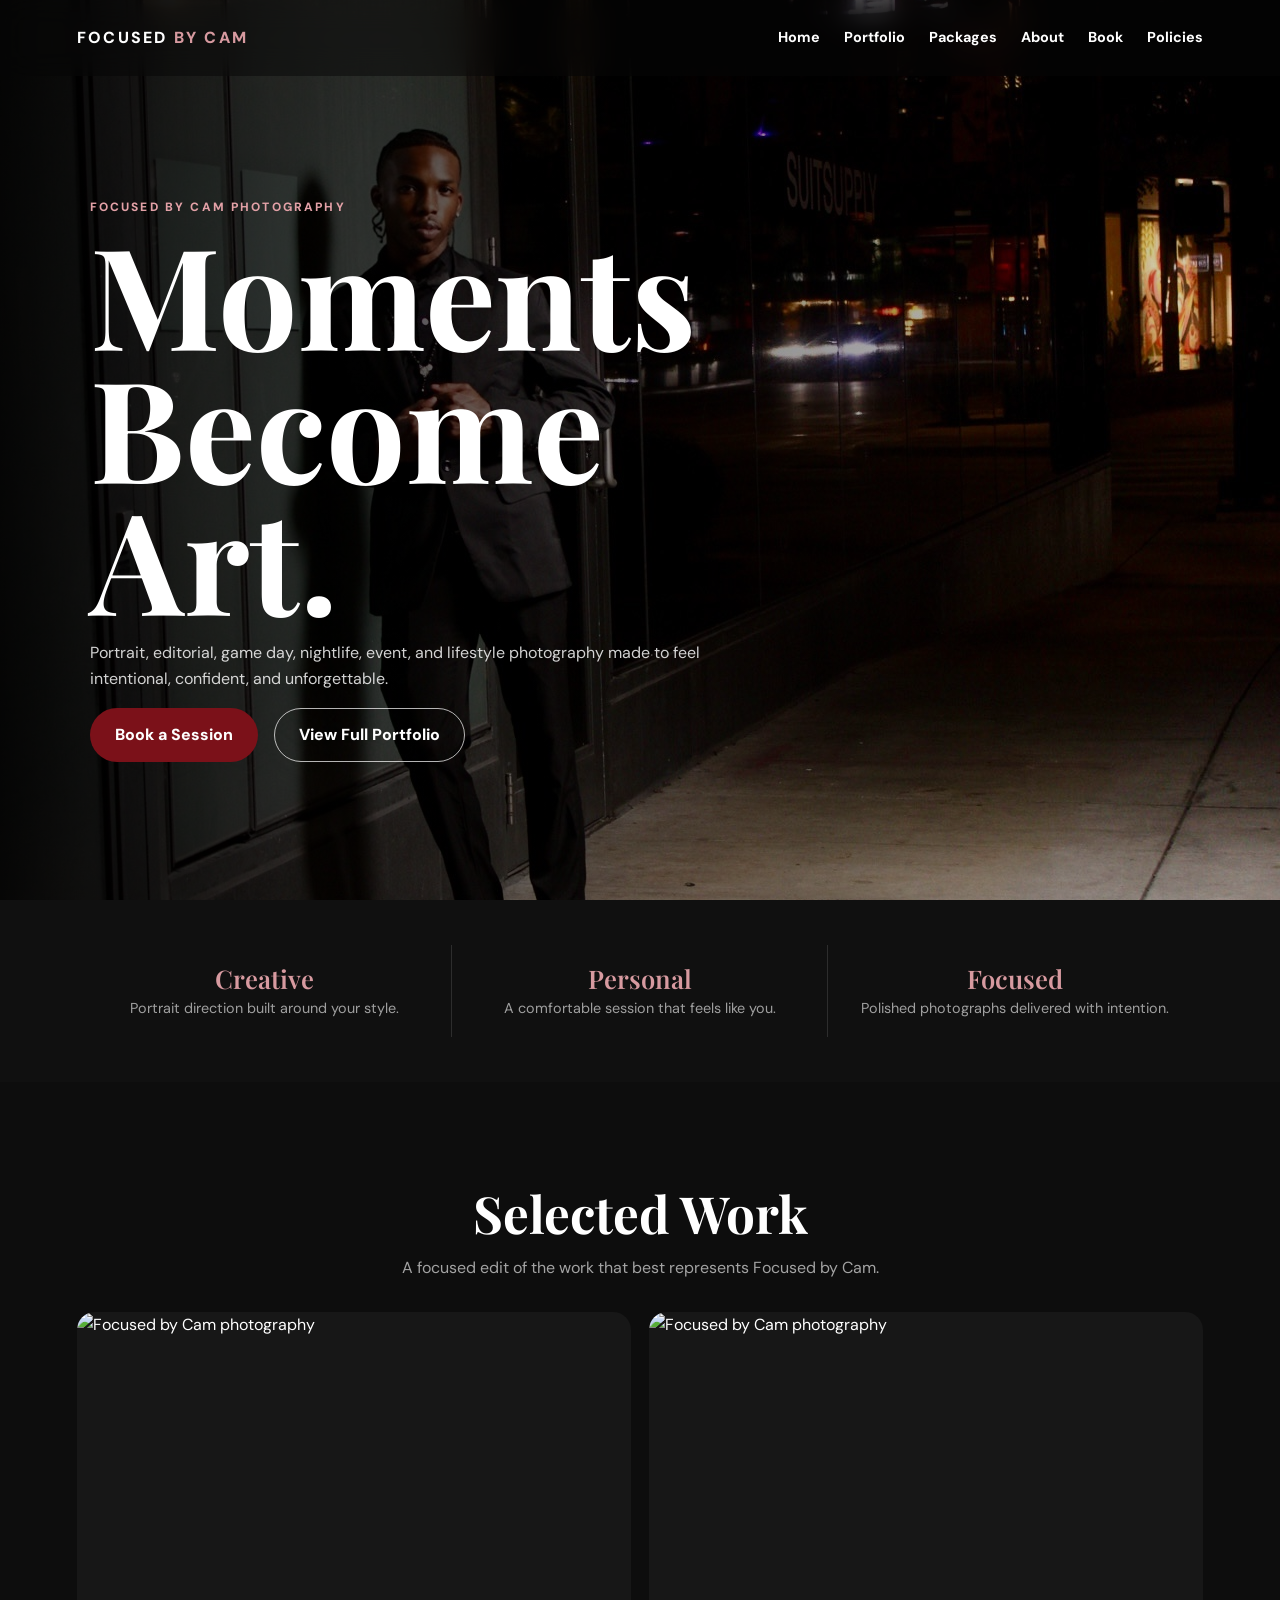
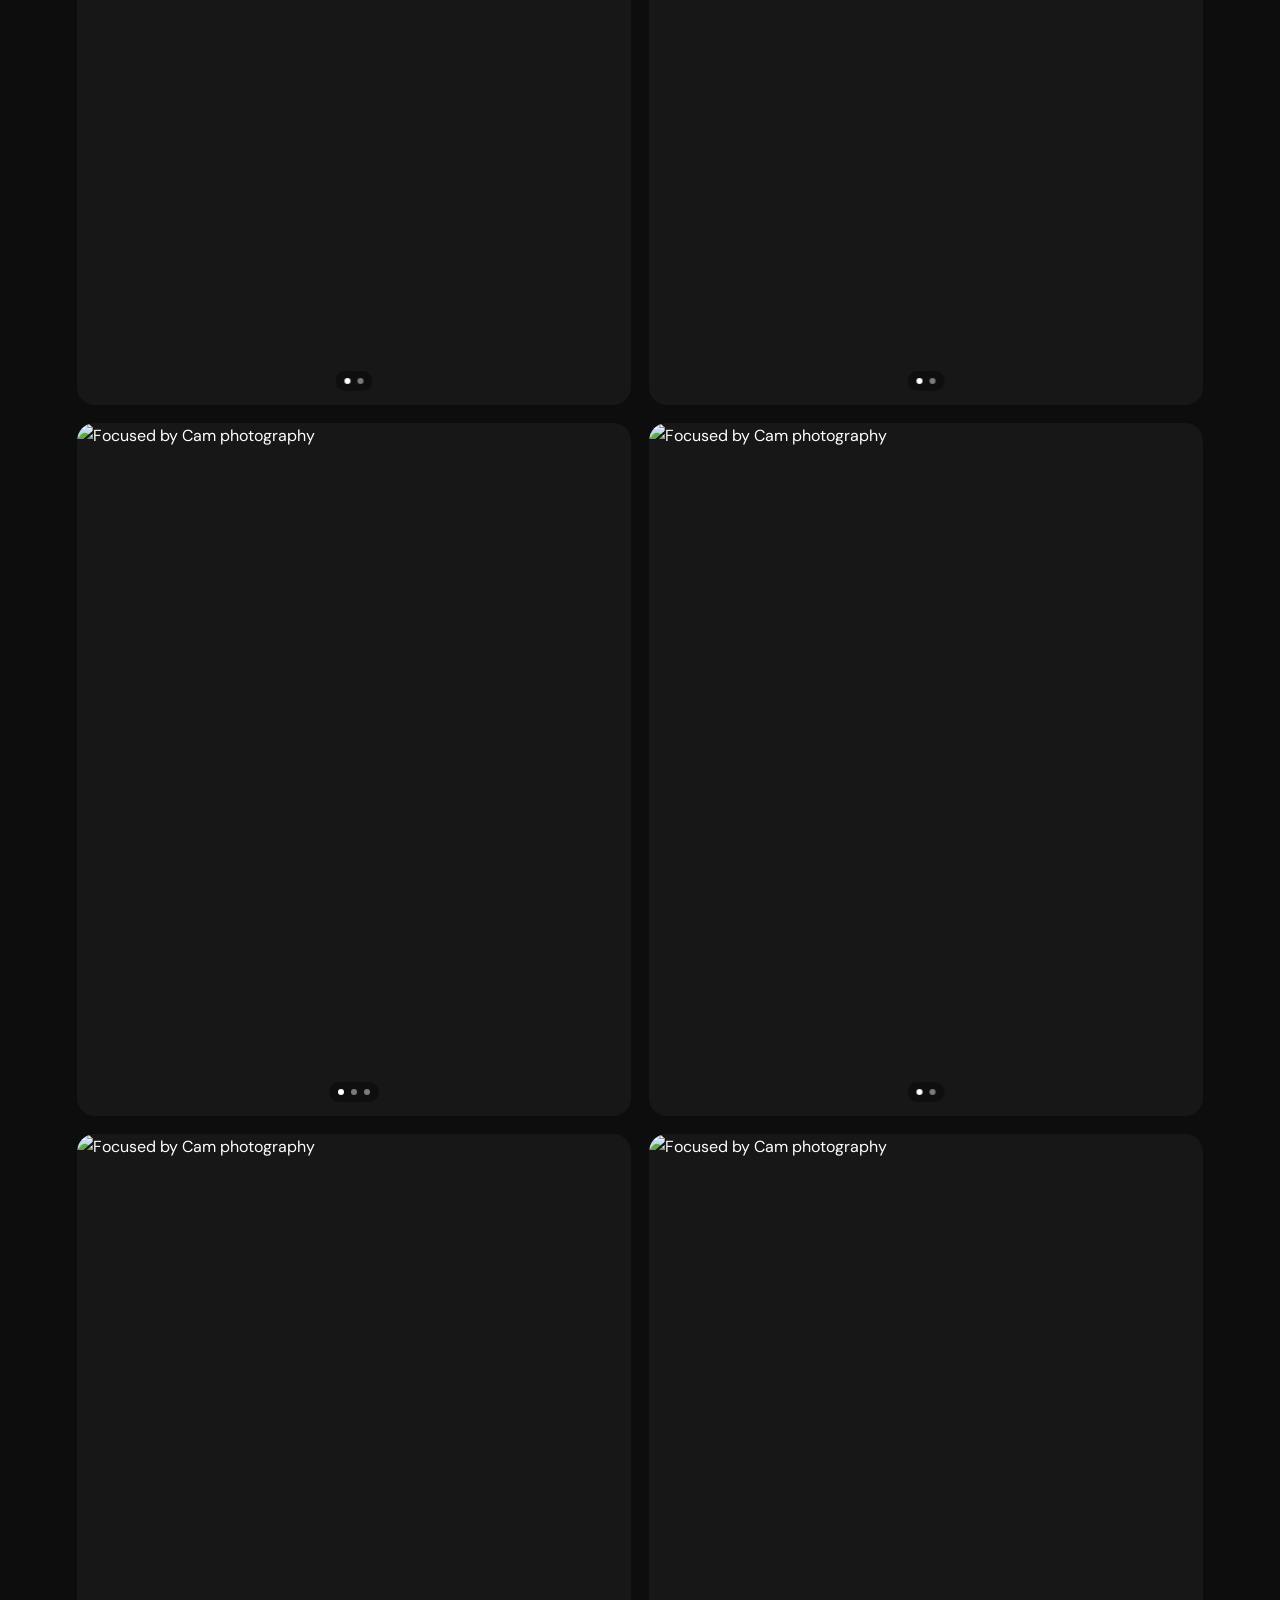
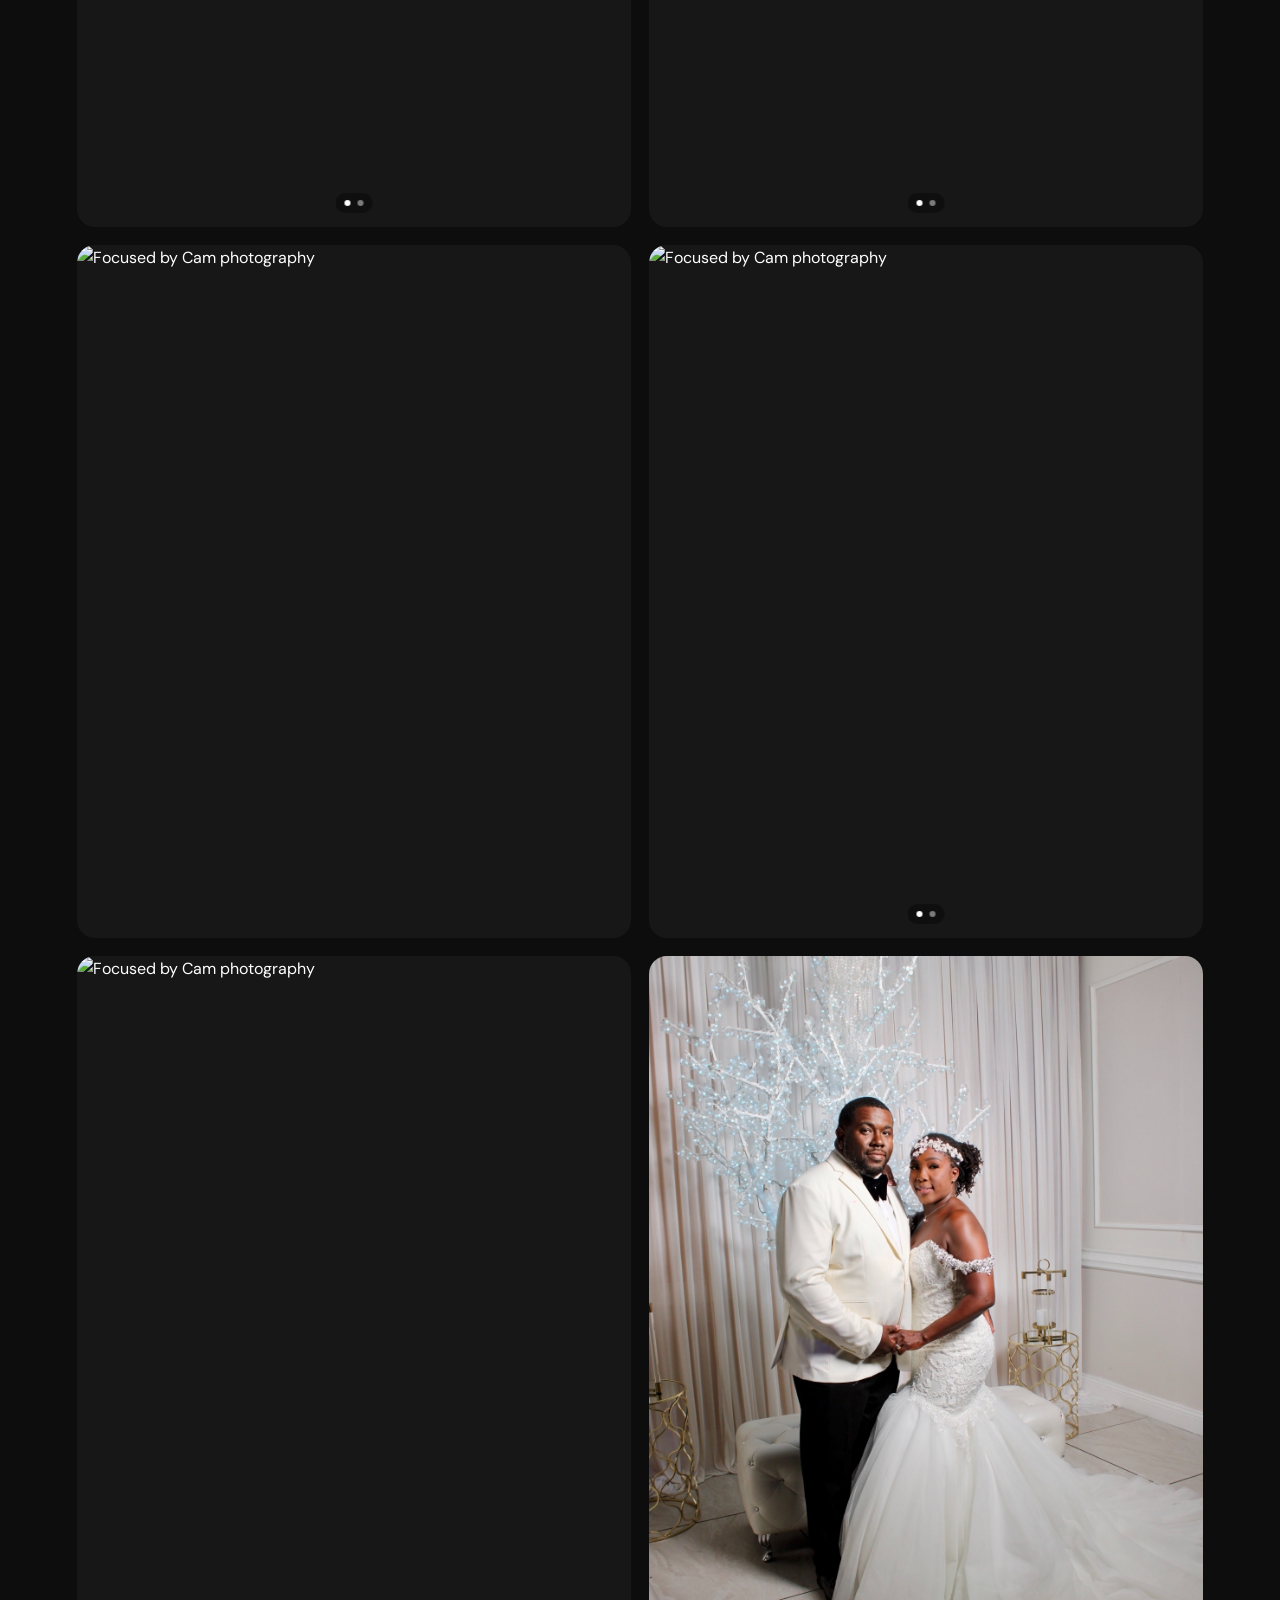
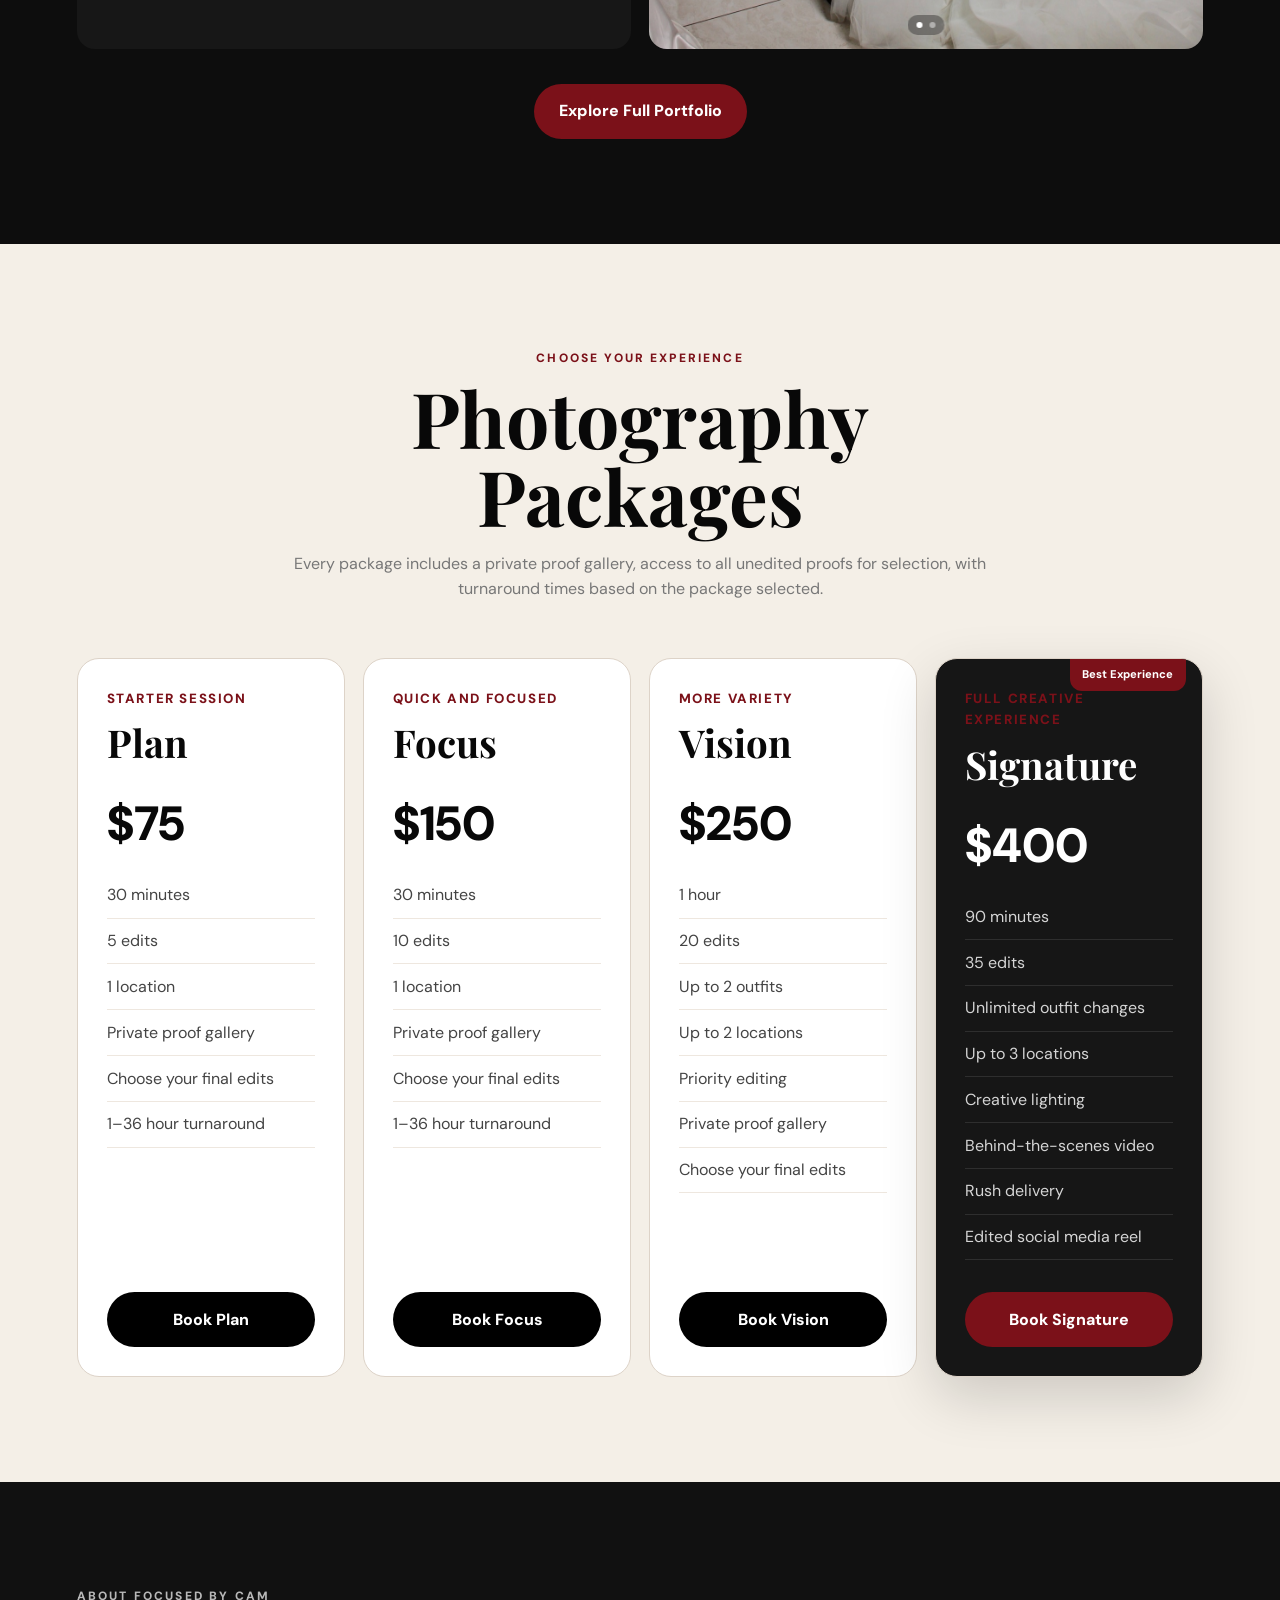
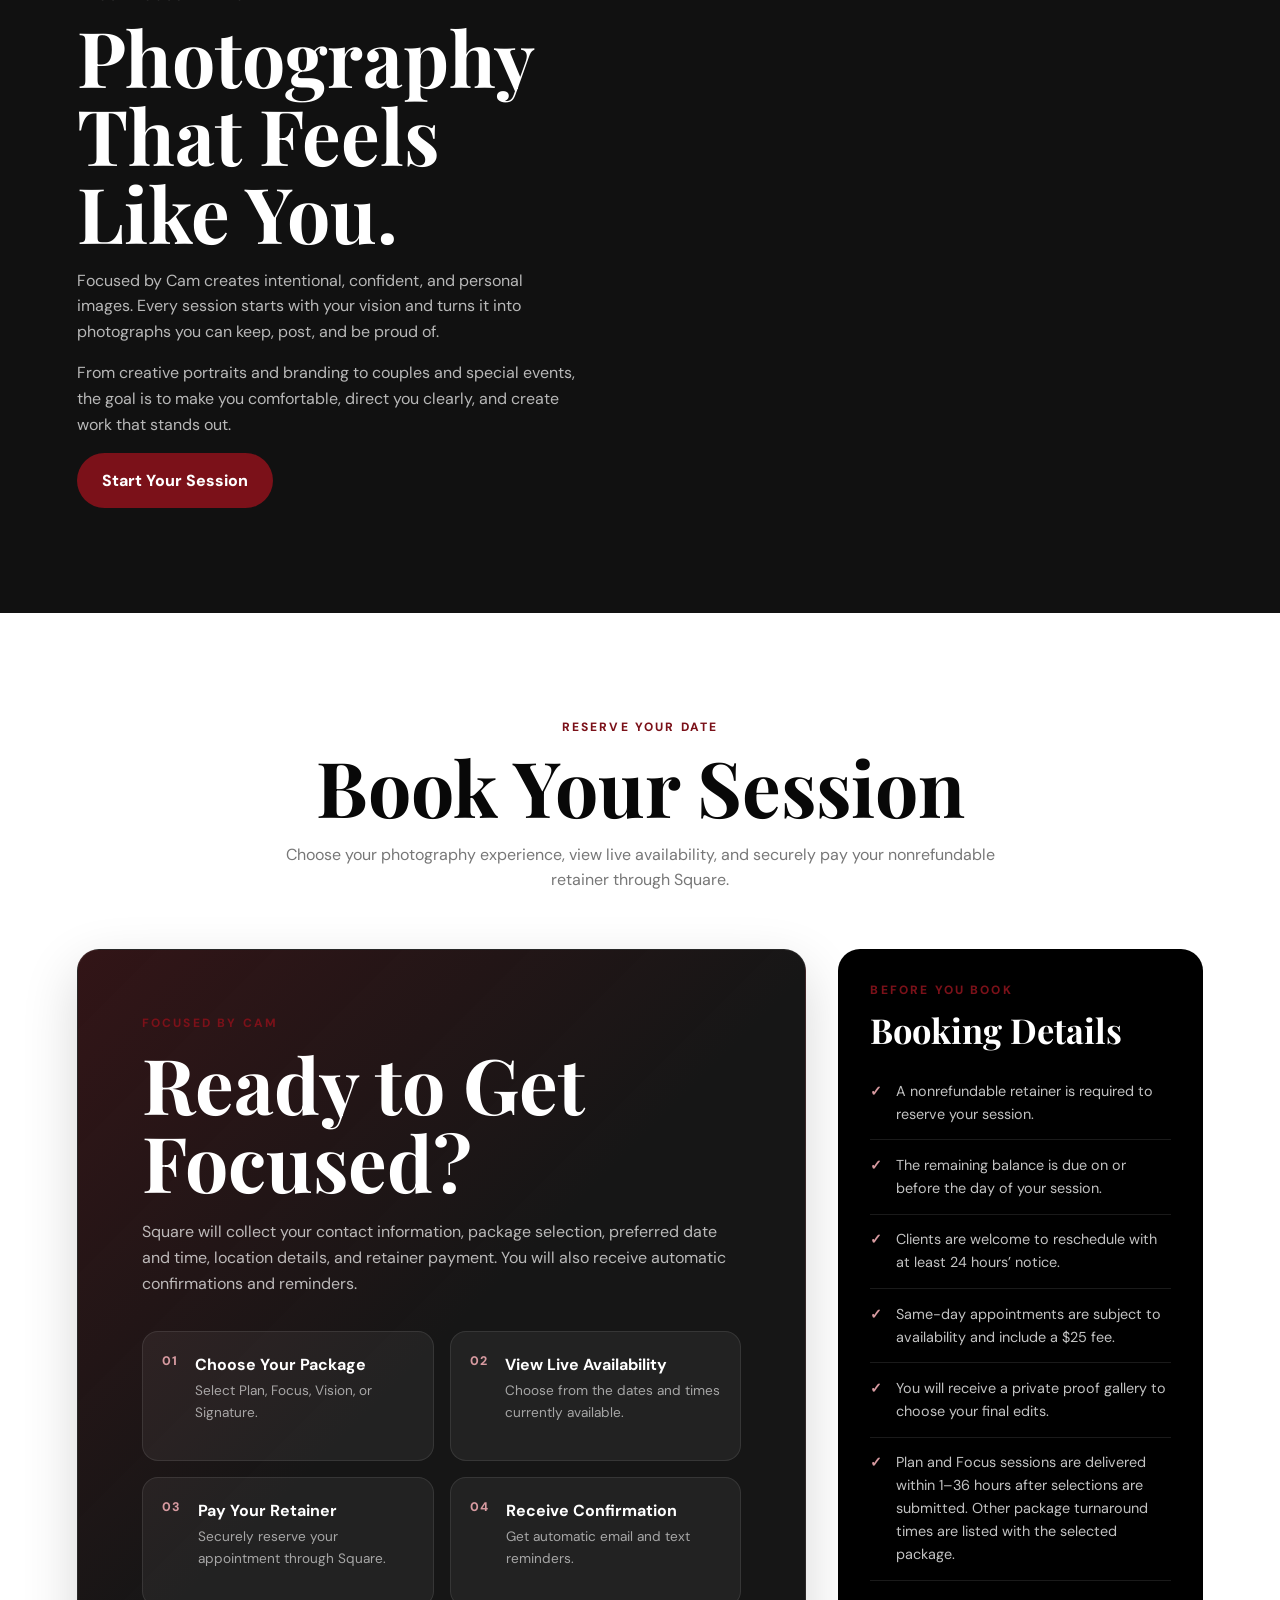
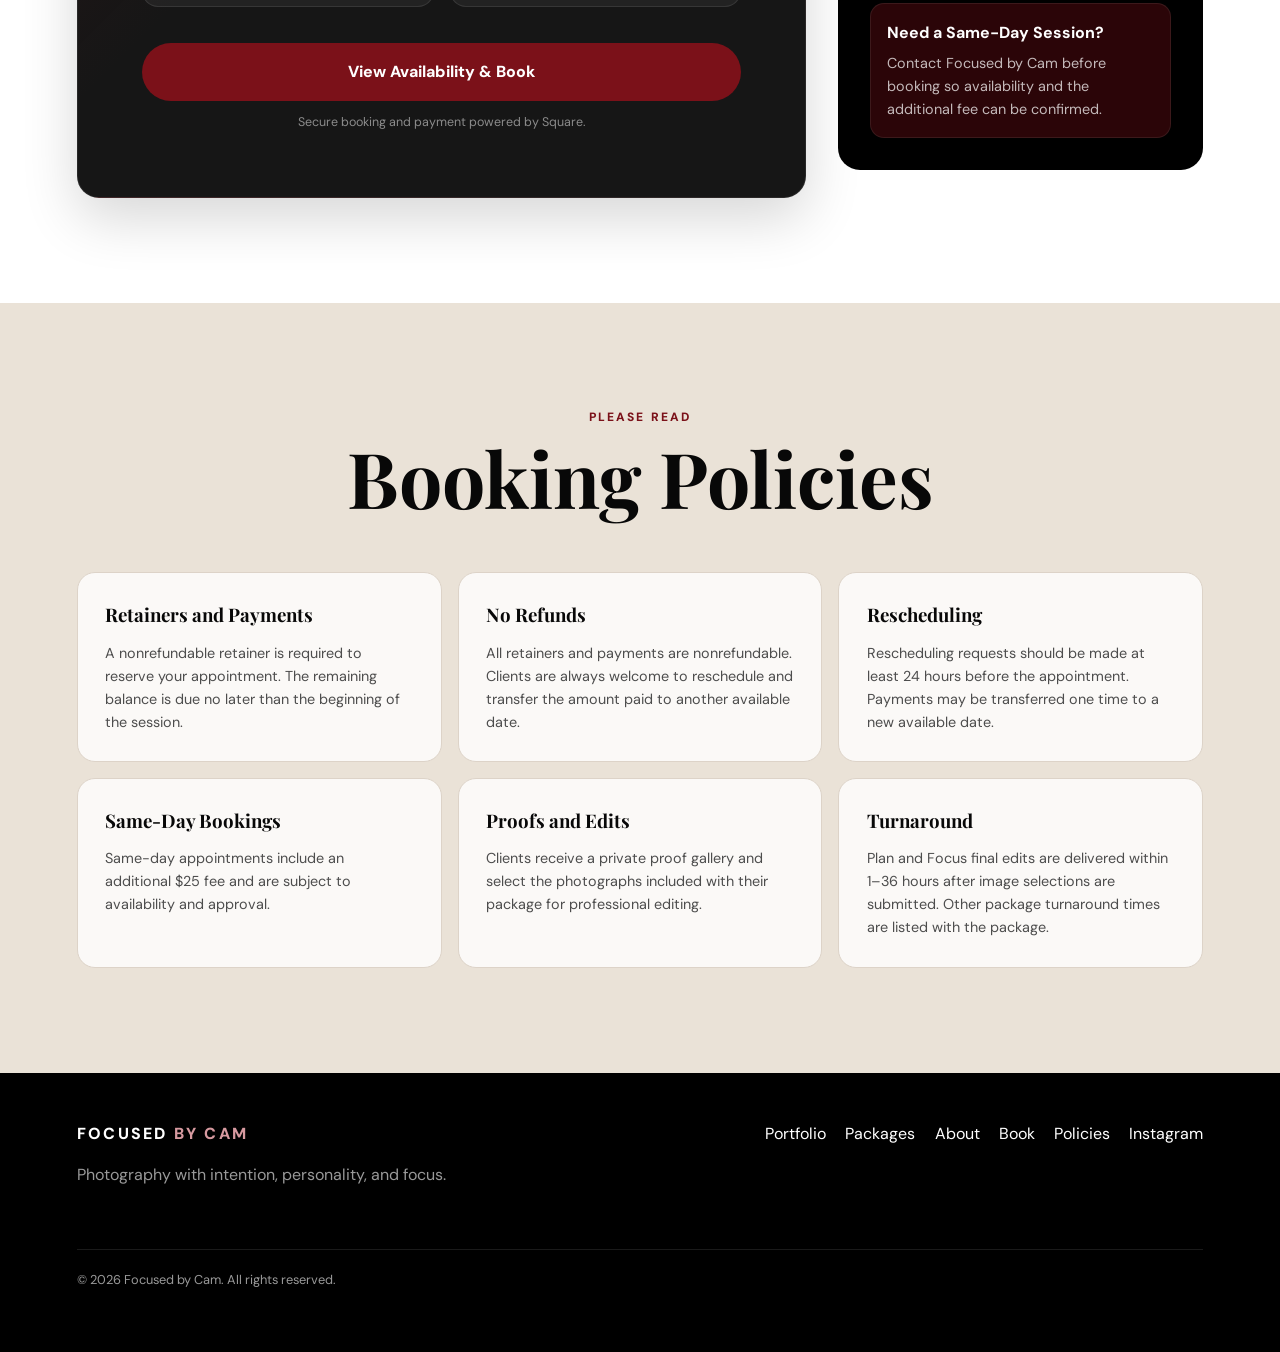
==== index.html @ 3615e3ee "Add files via upload" ====
<!DOCTYPE html>

<html lang="en">
<head>
<meta charset="utf-8"/>
<meta content="width=device-width, initial-scale=1.0" name="viewport"/>
<meta content="Focused by Cam creates portrait, editorial, game day, nightlife, event, couple, and wedding photography in Tallahassee." name="description"/>
<title>Focused by Cam | Portrait, Editorial &amp; Event Photography</title>
<link href="https://fonts.googleapis.com" rel="preconnect"/>
<link crossorigin="" href="https://fonts.gstatic.com" rel="preconnect"/>
<link href="https://fonts.googleapis.com/css2?family=DM+Sans:wght@400;500;600;700;800&amp;family=Playfair+Display:wght@600;700&amp;display=swap" rel="stylesheet"/>
<link href="style.css" rel="stylesheet"/>
</head>
<body>
<div aria-hidden="true" class="loader" id="loader">
<div>
<b>FOCUSED</b>
<span>BY CAM</span>
</div>
</div>
<header class="header" id="header">
<a class="logo" href="#home">
      FOCUSED <span>BY CAM</span>
</a>
<button aria-expanded="false" aria-label="Open navigation" class="menu" id="menuButton" type="button">
      ☰
    </button>
<nav id="navMenu">
<a href="#home">Home</a>
<a href="portfolio.html">Portfolio</a>
<a href="#packages">Packages</a>
<a href="#about">About</a>
<a href="#booking">Book</a>
<a href="#policies">Policies</a>
</nav>
</header>
<main>
<section class="hero" id="home">
<div class="hero-copy reveal">
<p class="eyebrow">
          Focused by Cam Photography
        </p>
<h1>
          Moments<br/>
          Become Art.
        </h1>
<p>Portrait, editorial, game day, nightlife, event, and lifestyle photography made to feel intentional, confident, and unforgettable.</p>
<div class="actions">
<a class="btn primary" href="#booking">
            Book a Session
          </a>
<a class="btn outline" href="portfolio.html">View Full Portfolio</a>
</div>
</div>
</section>
<section class="strip">
<div class="reveal">
<strong>Creative</strong>
<span>
          Portrait direction built around your style.
        </span>
</div>
<div class="reveal">
<strong>Personal</strong>
<span>
          A comfortable session that feels like you.
        </span>
</div>
<div class="reveal">
<strong>Focused</strong>
<span>
          Polished photographs delivered with intention.
        </span>
</div>
</section>
<section class="section dark home-showcase" id="portfolio">
<div class="heading reveal"><h2>Selected Work</h2><p>A focused edit of the work that best represents Focused by Cam.</p></div>
<div class="shoot-grid home-shoot-grid"><figure class="shoot-card reveal" data-caption="Car editorial" data-category="editorial nightlife">
<div class="shoot-frame"><img alt="Focused by Cam photography" class="shoot-slide active" loading="lazy" src="images/IMG_4480(2).jpeg"/><img alt="Focused by Cam photography" class="shoot-slide" loading="lazy" src="images/IMG_4250(1)(1).jpeg"/></div>
<div class="shoot-dots"><button aria-label="View photo 1" class="shoot-dot active" type="button"></button><button aria-label="View photo 2" class="shoot-dot" type="button"></button></div>
</figure><figure class="shoot-card reveal" data-caption="Fashion portrait" data-category="editorial portrait">
<div class="shoot-frame"><img alt="Focused by Cam photography" class="shoot-slide active" loading="lazy" src="images/8DD0E6ED-A5C0-4916-BFD2-F580A428AB6F.jpeg"/><img alt="Focused by Cam photography" class="shoot-slide" loading="lazy" src="images/IMG_3982.jpeg"/></div>
<div class="shoot-dots"><button aria-label="View photo 1" class="shoot-dot active" type="button"></button><button aria-label="View photo 2" class="shoot-dot" type="button"></button></div>
</figure><figure class="shoot-card reveal" data-caption="Library editorial" data-category="editorial portrait">
<div class="shoot-frame"><img alt="Focused by Cam photography" class="shoot-slide active" loading="lazy" src="images/IMG_3236(1).jpeg"/><img alt="Focused by Cam photography" class="shoot-slide" loading="lazy" src="images/IMG_3224.jpeg"/><img alt="Focused by Cam photography" class="shoot-slide" loading="lazy" src="images/IMG_3249.jpeg"/></div>
<div class="shoot-dots"><button aria-label="View photo 1" class="shoot-dot active" type="button"></button><button aria-label="View photo 2" class="shoot-dot" type="button"></button><button aria-label="View photo 3" class="shoot-dot" type="button"></button></div>
</figure><figure class="shoot-card reveal" data-caption="Game day" data-category="gameday portrait">
<div class="shoot-frame"><img alt="Focused by Cam photography" class="shoot-slide active" loading="lazy" src="images/IMG_4898.jpeg"/><img alt="Focused by Cam photography" class="shoot-slide" loading="lazy" src="images/IMG_4896.jpeg"/></div>
<div class="shoot-dots"><button aria-label="View photo 1" class="shoot-dot active" type="button"></button><button aria-label="View photo 2" class="shoot-dot" type="button"></button></div>
</figure><figure class="shoot-card reveal" data-caption="After dark" data-category="nightlife portrait">
<div class="shoot-frame"><img alt="Focused by Cam photography" class="shoot-slide active" loading="lazy" src="images/IMG_9962.jpeg"/><img alt="Focused by Cam photography" class="shoot-slide" loading="lazy" src="images/IMG_9960.jpeg"/></div>
<div class="shoot-dots"><button aria-label="View photo 1" class="shoot-dot active" type="button"></button><button aria-label="View photo 2" class="shoot-dot" type="button"></button></div>
</figure><figure class="shoot-card reveal" data-caption="Beauty portrait" data-category="portrait">
<div class="shoot-frame"><img alt="Focused by Cam photography" class="shoot-slide active" loading="lazy" src="images/IMG_4623.jpeg"/><img alt="Focused by Cam photography" class="shoot-slide" loading="lazy" src="images/IMG_4632.jpeg"/></div>
<div class="shoot-dots"><button aria-label="View photo 1" class="shoot-dot active" type="button"></button><button aria-label="View photo 2" class="shoot-dot" type="button"></button></div>
</figure><figure class="shoot-card reveal" data-caption="Nightlife" data-category="nightlife events">
<div class="shoot-frame"><img alt="Focused by Cam photography" class="shoot-slide active" loading="lazy" src="images/IMG_2844.jpeg"/></div>
</figure><figure class="shoot-card reveal" data-caption="Library fashion" data-category="editorial portrait">
<div class="shoot-frame"><img alt="Focused by Cam photography" class="shoot-slide active" loading="lazy" src="images/IMG_3583.jpeg"/><img alt="Focused by Cam photography" class="shoot-slide" loading="lazy" src="images/IMG_3564.jpeg"/></div>
<div class="shoot-dots"><button aria-label="View photo 1" class="shoot-dot active" type="button"></button><button aria-label="View photo 2" class="shoot-dot" type="button"></button></div>
</figure><figure class="shoot-card reveal" data-caption="Couples" data-category="couples portrait">
<div class="shoot-frame"><img alt="Focused by Cam photography" class="shoot-slide active" loading="lazy" src="images/IMG_3791.jpeg"/></div>
</figure><figure class="shoot-card reveal" data-caption="Wedding" data-category="wedding couples">
<div class="shoot-frame"><img alt="Focused by Cam photography" class="shoot-slide active" loading="lazy" src="images/wedding-portrait.jpg"/><img alt="Focused by Cam photography" class="shoot-slide" loading="lazy" src="images/wedding-kiss.jpg"/></div>
<div class="shoot-dots"><button aria-label="View photo 1" class="shoot-dot active" type="button"></button><button aria-label="View photo 2" class="shoot-dot" type="button"></button></div>
</figure></div><div class="portfolio-cta reveal"><a class="btn accent" href="portfolio.html">Explore Full Portfolio</a></div>
</section>
<section class="section" id="packages">
<div class="heading reveal">
<p class="eyebrow">
          Choose Your Experience
        </p>
<h2>
          Photography Packages
        </h2>
<p>
          Every package includes a private proof gallery,
          access to all unedited proofs for selection,
          with turnaround times based on the package selected.
        </p>
</div>
<div class="packages">
<article class="package reveal">
<div class="pkg-body">
<small>Starter Session</small>
<h3>Plan</h3>
<p class="price">$75</p>
<ul>
<li>30 minutes</li>
<li>5 edits</li>
<li>1 location</li>
<li>Private proof gallery</li>
<li>Choose your final edits</li>
<li>1–36 hour turnaround</li>
</ul>
<button class="btn darkbtn choose" data-package="Plan" type="button">
              Book Plan
            </button>
</div>
</article>
<article class="package reveal">
<div class="pkg-body">
<small>Quick and Focused</small>
<h3>Focus</h3>
<p class="price">$150</p>
<ul>
<li>30 minutes</li>
<li>10 edits</li>
<li>1 location</li>
<li>Private proof gallery</li>
<li>Choose your final edits</li>
<li>1–36 hour turnaround</li>
</ul>
<button class="btn darkbtn choose" data-package="Focus" type="button">
              Book Focus
            </button>
</div>
</article>
<article class="package reveal">
<div class="pkg-body">
<small>More Variety</small>
<h3>Vision</h3>
<p class="price">$250</p>
<ul>
<li>1 hour</li>
<li>20 edits</li>
<li>Up to 2 outfits</li>
<li>Up to 2 locations</li>
<li>Priority editing</li>
<li>Private proof gallery</li>
<li>Choose your final edits</li>
</ul>
<button class="btn darkbtn choose" data-package="Vision" type="button">
              Book Vision
            </button>
</div>
</article>
<article class="package featured reveal">
<div class="badge">
            Best Experience
          </div>
<div class="pkg-body">
<small>
              Full Creative Experience
            </small>
<h3>Signature</h3>
<p class="price">$400</p>
<ul>
<li>90 minutes</li>
<li>35 edits</li>
<li>Unlimited outfit changes</li>
<li>Up to 3 locations</li>
<li>Creative lighting</li>
<li>Behind-the-scenes video</li>
<li>Rush delivery</li>
<li>Edited social media reel</li>
</ul>
<button class="btn accent choose" data-package="Signature" type="button">
              Book Signature
            </button>
</div>
</article>
</div>
</section>
<section class="section about" id="about">
<div class="about-text reveal">
<p class="eyebrow">
          About Focused by Cam
        </p>
<h2>
          Photography That Feels Like You.
        </h2>
<p>
          Focused by Cam creates intentional, confident,
          and personal images. Every session starts with
          your vision and turns it into photographs you
          can keep, post, and be proud of.
        </p>
<p>
          From creative portraits and branding to couples
          and special events, the goal is to make you
          comfortable, direct you clearly, and create
          work that stands out.
        </p>
<a class="btn primary" href="#booking">
          Start Your Session
        </a>
</div>
</section>
<section class="section booking-section" id="booking">
<div class="heading reveal">
<p class="eyebrow">
          Reserve Your Date
        </p>
<h2>
          Book Your Session
        </h2>
<p>
          Choose your photography experience, view live
          availability, and securely pay your nonrefundable
          retainer through Square.
        </p>
</div>
<div class="square-booking-layout">
<div class="square-booking-card reveal">
<p class="eyebrow">
            Focused by Cam
          </p>
<h3>
            Ready to Get Focused?
          </h3>
<p class="square-booking-text">
            Square will collect your contact information,
            package selection, preferred date and time,
            location details, and retainer payment.
            You will also receive automatic confirmations
            and reminders.
          </p>
<div class="booking-benefits">
<div class="booking-benefit">
<span>01</span>
<div>
<strong>
                  Choose Your Package
                </strong>
<p>
                  Select Plan, Focus, Vision, or Signature.
                </p>
</div>
</div>
<div class="booking-benefit">
<span>02</span>
<div>
<strong>
                  View Live Availability
                </strong>
<p>
                  Choose from the dates and times currently available.
                </p>
</div>
</div>
<div class="booking-benefit">
<span>03</span>
<div>
<strong>
                  Pay Your Retainer
                </strong>
<p>
                  Securely reserve your appointment through Square.
                </p>
</div>
</div>
<div class="booking-benefit">
<span>04</span>
<div>
<strong>
                  Receive Confirmation
                </strong>
<p>
                  Get automatic email and text reminders.
                </p>
</div>
</div>
</div>
<a class="btn primary square-booking-button" href="https://book.squareup.com/appointments/8svbsbzt2lox14/location/LZG7V12MR849J/services" rel="noopener noreferrer" target="_blank">
            View Availability &amp; Book
          </a>
<p class="secure-booking-note">
            Secure booking and payment powered by Square.
          </p>
</div>
<aside class="booking-sidebar reveal">
<p class="eyebrow">
            Before You Book
          </p>
<h3>
            Booking Details
          </h3>
<ul class="booking-detail-list">
<li>
              A nonrefundable retainer is required
              to reserve your session.
            </li>
<li>
              The remaining balance is due on or
              before the day of your session.
            </li>
<li>
              Clients are welcome to reschedule
              with at least 24 hours’ notice.
            </li>
<li>
              Same-day appointments are subject
              to availability and include a $25 fee.
            </li>
<li>
              You will receive a private proof gallery
              to choose your final edits.
            </li>
<li>
              Plan and Focus sessions are delivered within 1–36 hours
              after selections are submitted. Other package turnaround times
              are listed with the selected package.
            </li>
</ul>
<div class="same-day-notice">
<strong>
              Need a Same-Day Session?
            </strong>
<p>
              Contact Focused by Cam before booking
              so availability and the additional fee
              can be confirmed.
            </p>
</div>
</aside>
</div>
</section>
<section class="section policies" id="policies">
<div class="heading reveal">
<p class="eyebrow">
          Please Read
        </p>
<h2>
          Booking Policies
        </h2>
</div>
<div class="policy-grid">
<article class="reveal">
<h3>
            Retainers and Payments
          </h3>
<p>
            A nonrefundable retainer is required to
            reserve your appointment. The remaining
            balance is due no later than the beginning
            of the session.
          </p>
</article>
<article class="reveal">
<h3>
            No Refunds
          </h3>
<p>
            All retainers and payments are nonrefundable.
            Clients are always welcome to reschedule and
            transfer the amount paid to another available date.
          </p>
</article>
<article class="reveal">
<h3>
            Rescheduling
          </h3>
<p>
            Rescheduling requests should be made at least
            24 hours before the appointment. Payments may
            be transferred one time to a new available date.
          </p>
</article>
<article class="reveal">
<h3>
            Same-Day Bookings
          </h3>
<p>
            Same-day appointments include an additional
            $25 fee and are subject to availability and approval.
          </p>
</article>
<article class="reveal">
<h3>
            Proofs and Edits
          </h3>
<p>
            Clients receive a private proof gallery and
            select the photographs included with their
            package for professional editing.
          </p>
</article>
<article class="reveal">
<h3>
            Turnaround
          </h3>
<p>
            Plan and Focus final edits are delivered within
            1–36 hours after image selections are submitted.
            Other package turnaround times are listed with the package.
          </p>
</article>
</div>
</section>
</main>
<footer>
<div>
<a class="logo" href="#home">
        FOCUSED <span>BY CAM</span>
</a>
<p>
        Photography with intention,
        personality, and focus.
      </p>
</div>
<div class="footer-links">
<a href="portfolio.html">Portfolio</a>
<a href="index.html#packages">Packages</a>
<a href="index.html#about">About</a>
<a href="index.html#booking">Book</a>
<a href="index.html#policies">Policies</a>
<a href="https://www.instagram.com/focusedbycam/" rel="noopener" target="_blank">
        Instagram
      </a>
</div>
<p class="copy">
      © <span id="currentYear"></span>
      Focused by Cam. All rights reserved.
    </p>
</footer>
<div aria-hidden="true" class="lightbox" id="lightbox">
<button aria-label="Close image" id="lightboxClose" type="button">
      ×
    </button>
<button aria-label="Previous image" class="prev" id="lightboxPrev" type="button">
      ‹
    </button>
<img alt="" id="lightboxImage" src=""/>
<button aria-label="Next image" class="next" id="lightboxNext" type="button">
      ›
    </button>
<p id="lightboxCaption"></p>
</div>
<script src="script.js"></script>
</body>
</html>
---- style.css ----
:root{
  --black:#080808;
  --charcoal:#161616;
  --cream:#f4efe7;
  --white:#fff;
  --burgundy:#7b1119;
  --burgundy-dark:#500a0f;
  --muted:#777;
  --border:#ddd3c8;
  --shadow:0 20px 55px rgba(0,0,0,.16)
}

*{box-sizing:border-box}
html{scroll-behavior:smooth}

body{
  margin:0;
  background:var(--cream);
  color:var(--black);
  font-family:"DM Sans",sans-serif;
  line-height:1.6
}

body.menu-open,
body.lightbox-open{overflow:hidden}

a{text-decoration:none;color:inherit}
img{display:block;width:100%}

button,
input,
select,
textarea{font:inherit}

button{cursor:pointer}

/* LOADER */
.loader{
  position:fixed;
  inset:0;
  z-index:5000;
  display:grid;
  place-items:center;
  background:#080808;
  color:#fff;
  transition:.5s
}

.loader.hidden{
  opacity:0;
  visibility:hidden
}

.loader div{
  text-align:center;
  letter-spacing:.25em
}

.loader b{
  display:block;
  font:700 clamp(2.7rem,8vw,6rem)/1 "Playfair Display",serif
}

.loader span{
  color:#d79aa0;
  font-size:.75rem
}

/* HEADER */
.header{
  position:fixed;
  inset:0 0 auto;
  z-index:1000;
  min-height:76px;
  padding:0 6%;
  display:flex;
  align-items:center;
  justify-content:space-between;
  color:#fff;
  background:rgba(8,8,8,.48);
  backdrop-filter:blur(15px);
  transition:.3s
}

.header.scrolled{
  background:rgba(8,8,8,.95);
  box-shadow:0 10px 30px rgba(0,0,0,.2)
}

.logo{
  font-weight:800;
  letter-spacing:.14em
}

.logo span{color:#d79aa0}

nav{
  display:flex;
  gap:1.5rem
}

nav a{
  font-size:.9rem;
  font-weight:700
}

.menu{
  display:none;
  background:none;
  border:0;
  color:#fff;
  font-size:1.7rem
}

/* HERO */
.hero{
  min-height:100vh;
  padding:150px 7% 90px;
  display:flex;
  align-items:center;
  color:#fff;
  background:
    linear-gradient(
      90deg,
      rgba(0,0,0,.95),
      rgba(0,0,0,.48),
      rgba(0,0,0,.12)
    ),
    url("images/hero-black-suit.jpg") 42% center/cover no-repeat
}

.hero-copy{max-width:780px}

.eyebrow{
  margin:0 0 .65rem;
  color:var(--burgundy);
  font-size:.75rem;
  font-weight:800;
  letter-spacing:.18em;
  text-transform:uppercase
}

.hero .eyebrow{color:#e3a1a7}

h1,h2,h3{
  font-family:"Playfair Display",serif
}

h1{
  margin:0;
  font-size:clamp(4rem,11vw,9rem);
  line-height:.94
}

.hero-copy>p:not(.eyebrow){
  max-width:620px;
  color:rgba(255,255,255,.82)
}

.actions{
  display:flex;
  gap:1rem;
  flex-wrap:wrap
}

.btn{
  min-height:50px;
  padding:.85rem 1.5rem;
  border-radius:999px;
  border:1px solid transparent;
  display:inline-flex;
  align-items:center;
  justify-content:center;
  font-weight:800;
  transition:.2s
}

.btn:hover{transform:translateY(-2px)}
.primary,.accent{background:var(--burgundy);color:#fff}
.outline{border-color:rgba(255,255,255,.7);color:#fff}
.outline:hover{background:#fff;color:#000}
.darkbtn{background:#000;color:#fff;width:100%}

/* GENERAL */
.section{padding:105px 6%}

.heading{
  max-width:760px;
  margin:0 auto 3.5rem;
  text-align:center
}

.heading h2{
  margin:0 0 1rem;
  font-size:clamp(2.7rem,6vw,5rem);
  line-height:1
}

.heading>p:last-child{color:var(--muted)}

/* STRIP */
.strip{
  padding:45px 6%;
  display:grid;
  grid-template-columns:repeat(3,1fr);
  background:#101010;
  color:#fff;
  text-align:center
}

.strip div{
  padding:1rem;
  border-right:1px solid rgba(255,255,255,.12)
}

.strip div:last-child{border:0}

.strip strong{
  display:block;
  color:#d79aa0;
  font:600 1.6rem "Playfair Display"
}

.strip span{
  color:rgba(255,255,255,.6);
  font-size:.9rem
}

/* PORTFOLIO */
.dark{
  background:#0d0d0d;
  color:#fff
}

.dark .heading>p:last-child{
  color:rgba(255,255,255,.62)
}

.filters{
  display:flex;
  justify-content:center;
  gap:.7rem;
  flex-wrap:wrap;
  margin-bottom:2rem
}

.filter{
  padding:.65rem 1rem;
  border:1px solid rgba(255,255,255,.2);
  border-radius:999px;
  background:transparent;
  color:rgba(255,255,255,.72);
  font-weight:700
}

.filter.active,
.filter:hover{
  background:var(--burgundy);
  color:#fff;
  border-color:var(--burgundy)
}

.gallery{
  max-width:1300px;
  margin:auto;
  display:grid;
  grid-template-columns:repeat(3,1fr);
  gap:1rem
}

.gallery-item{
  position:relative;
  height:520px;
  margin:0;
  overflow:hidden;
  border-radius:18px;
  background:#222;
  cursor:pointer
}

.gallery-item.hidden{display:none}

.gallery-item img{
  height:100%;
  object-fit:cover;
  transition:.5s
}

.gallery-item:hover img{
  transform:scale(1.045);
  filter:brightness(.72)
}

figcaption{
  position:absolute;
  inset:auto 0 0;
  padding:3rem 1.2rem 1.2rem;
  background:linear-gradient(to top,rgba(0,0,0,.85),transparent);
  opacity:0;
  transition:.25s
}

figure:hover figcaption{opacity:1}

figcaption b{
  display:block;
  font:600 1.35rem "Playfair Display"
}

figcaption span{
  color:rgba(255,255,255,.7);
  font-size:.82rem
}

/* PACKAGES */
.packages{
  max-width:1400px;
  margin:auto;
  display:grid;
  grid-template-columns:repeat(4,1fr);
  gap:1.1rem
}

.package{
  position:relative;
  overflow:hidden;
  display:flex;
  flex-direction:column;
  background:#fff;
  border:1px solid var(--border);
  border-radius:22px
}

.package.featured{
  background:var(--charcoal);
  color:#fff;
  transform:translateY(-14px);
  box-shadow:var(--shadow)
}
.package{
  min-height:620px;
}

.pkg-body{
  padding:2.2rem;
}
.pkg-body{
  padding:1.8rem;
  display:flex;
  flex:1;
  flex-direction:column
}

.pkg-body small{
  color:var(--burgundy);
  font-weight:800;
  letter-spacing:.12em;
  text-transform:uppercase
}

.pkg-body h3{
  margin:.2rem 0;
  font-size:2.4rem
}

.price{
  font-size:3rem;
  font-weight:800;
  margin:.6rem 0
}

.pkg-body ul{
  list-style:none;
  padding:0;
  margin:0 0 2rem;
  flex:1
}

.pkg-body li{
  padding:.6rem 0;
  border-bottom:1px solid #eee7df;
  color:#444
}

.featured li{
  color:rgba(255,255,255,.82);
  border-color:rgba(255,255,255,.1)
}

.badge{
  position:absolute;
  z-index:2;
  right:1rem;
  top:0;
  background:var(--burgundy);
  padding:.45rem .8rem;
  border-radius:0 0 12px 12px;
  font-size:.7rem;
  font-weight:800
}

/* ABOUT */
.about{
  display:grid;
  grid-template-columns:.9fr 1fr;
  gap:4rem;
  align-items:center;
  background:#111;
  color:#fff
}

.about img{
  height:680px;
  object-fit:cover;
  border-radius:22px
}

.about h2{
  font-size:clamp(2.8rem,6vw,5rem);
  line-height:1;
  margin:0 0 1rem
}

.about p{color:rgba(255,255,255,.7)}

/* NEW SQUARE BOOKING SECTION */
.booking,
.booking-section{
  background:#fff
}

.square-booking-layout{
  max-width:1180px;
  margin:0 auto;
  display:grid;
  grid-template-columns:minmax(0,1.5fr) minmax(300px,.75fr);
  gap:2rem;
  align-items:stretch
}

.square-booking-card{
  padding:clamp(2rem,5vw,4rem);
  color:var(--white);
  background:
    linear-gradient(
      135deg,
      rgba(123,17,25,.28),
      transparent 48%
    ),
    var(--charcoal);
  border:1px solid rgba(255,255,255,.08);
  border-radius:22px;
  box-shadow:var(--shadow)
}

.square-booking-card h3{
  max-width:680px;
  margin:0 0 1.2rem;
  font-size:clamp(2.7rem,6vw,5rem);
  line-height:1
}

.square-booking-text{
  max-width:720px;
  margin:0 0 2.2rem;
  color:rgba(255,255,255,.7);
  font-size:1rem
}

.booking-benefits{
  margin-bottom:2.2rem;
  display:grid;
  grid-template-columns:repeat(2,minmax(0,1fr));
  gap:1rem
}

.booking-benefit{
  min-height:130px;
  padding:1.2rem;
  display:flex;
  gap:1rem;
  background:rgba(255,255,255,.055);
  border:1px solid rgba(255,255,255,.09);
  border-radius:16px
}

.booking-benefit>span{
  flex-shrink:0;
  color:#d79aa0;
  font-size:.78rem;
  font-weight:800;
  letter-spacing:.12em
}

.booking-benefit strong{
  display:block;
  margin-bottom:.2rem;
  color:#fff
}

.booking-benefit p{
  margin:0;
  color:rgba(255,255,255,.6);
  font-size:.85rem
}

.square-booking-button{
  width:100%;
  min-height:58px;
  font-size:1rem
}

.secure-booking-note{
  margin:.8rem 0 0;
  color:rgba(255,255,255,.5);
  font-size:.78rem;
  text-align:center
}

.sidebar,
.booking-sidebar{
  position:sticky;
  top:96px;
  height:fit-content;
  padding:2rem;
  color:#fff;
  background:#000;
  border-radius:22px
}

.sidebar h3,
.booking-sidebar h3{
  margin:0 0 1rem;
  font-size:2.15rem;
  line-height:1.15
}

.booking-detail-list{
  margin:0;
  padding:0;
  list-style:none
}

.booking-detail-list li{
  position:relative;
  margin:0;
  padding:.85rem 0 .85rem 1.6rem;
  color:rgba(255,255,255,.76);
  border-bottom:1px solid rgba(255,255,255,.1);
  font-size:.9rem
}

.booking-detail-list li::before{
  content:"✓";
  position:absolute;
  top:.85rem;
  left:0;
  color:#d79aa0;
  font-weight:800
}

.notice,
.same-day-notice{
  margin-top:1.4rem;
  padding:1rem;
  background:rgba(123,17,25,.35);
  border:1px solid rgba(255,255,255,.08);
  border-radius:14px
}

.notice strong,
.same-day-notice strong{
  color:#fff
}

.notice p,
.same-day-notice p{
  margin:.35rem 0 0;
  color:rgba(255,255,255,.72);
  font-size:.9rem
}

/* POLICIES */
.policies{background:#eae2d7}

.policy-grid{
  max-width:1200px;
  margin:auto;
  display:grid;
  grid-template-columns:repeat(3,1fr);
  gap:1rem
}

.policy-grid article{
  padding:1.7rem;
  background:rgba(255,255,255,.8);
  border:1px solid var(--border);
  border-radius:18px
}

.policy-grid h3{margin:0 0 .7rem}

.policy-grid p{
  margin:0;
  color:#4d4d4d;
  font-size:.9rem
}

/* FOOTER */
footer{
  padding:3rem 6%;
  display:grid;
  grid-template-columns:1fr auto;
  gap:2rem;
  background:#000;
  color:#fff
}

footer p{color:rgba(255,255,255,.6)}

.footer-links{
  display:flex;
  gap:1.2rem;
  flex-wrap:wrap
}

.copy{
  grid-column:1/-1;
  padding-top:1.3rem;
  border-top:1px solid rgba(255,255,255,.1);
  font-size:.8rem
}

/* LIGHTBOX */
.lightbox{
  position:fixed;
  inset:0;
  z-index:3000;
  display:none;
  align-items:center;
  justify-content:center;
  background:rgba(0,0,0,.96)
}

.lightbox.open{display:flex}

.lightbox img{
  width:auto;
  max-width:88vw;
  max-height:88vh
}

.lightbox button{
  position:absolute;
  width:46px;
  height:46px;
  border-radius:50%;
  border:1px solid rgba(255,255,255,.2);
  background:rgba(255,255,255,.1);
  color:#fff;
  font-size:1.7rem
}

.lightbox #lightboxClose{
  top:22px;
  right:22px
}

.lightbox .prev{left:22px}
.lightbox .next{right:22px}

.lightbox p{
  position:absolute;
  bottom:10px;
  color:rgba(255,255,255,.75)
}

/* REVEAL */
.reveal{
  opacity:0;
  transform:translateY(25px);
  transition:.7s
}

.reveal.visible{
  opacity:1;
  transform:none
}

/* RESPONSIVE */
@media(max-width:1100px){
  .packages{
    grid-template-columns:repeat(2,1fr)
  }

  .package.featured{
    transform:none
  }

  .policy-grid{
    grid-template-columns:repeat(2,1fr)
  }
}

@media(max-width:820px){
  .menu{
    display:block
  }

  nav{
    position:fixed;
    top:76px;
    left:0;
    right:0;
    padding:2rem 6%;
    display:none;
    flex-direction:column;
    background:#000
  }

  nav.open{
    display:flex
  }

  .strip,
  .about,
  .square-booking-layout{
    grid-template-columns:1fr
  }

  .booking-benefits{
    grid-template-columns:1fr
  }

  .gallery{
    grid-template-columns:repeat(2,1fr)
  }

  .gallery-item{
    height:460px
  }

  .sidebar,
  .booking-sidebar{
    position:static
  }
}

@media(max-width:620px){
  .hero{
    background-position:45% center
  }

  .actions,
  .actions .btn{
    width:100%
  }

  .section{
    padding:82px 5%
  }

  .packages,
  .gallery,
  .policy-grid{
    grid-template-columns:1fr
  }

  .gallery-item{
    height:520px
  }

  .about img{
    height:520px
  }

  .square-booking-card,
  .sidebar,
  .booking-sidebar{
    padding:1.4rem
  }

  .square-booking-card h3{
    font-size:2.7rem
  }

  .booking-benefit{
    min-height:auto
  }

  footer{
    grid-template-columns:1fr
  }

  .copy{
    grid-column:1
  }

  .footer-links{
    flex-direction:column;
    gap:.6rem
  }
}

/* 2026 PORTFOLIO UPDATE */
.home-showcase .gallery{
  grid-template-columns:repeat(4,minmax(0,1fr));
}
.home-showcase .gallery-item{
  height:460px;
}
.home-showcase .gallery-item:nth-child(1),
.home-showcase .gallery-item:nth-child(6),
.home-showcase .gallery-item:nth-child(7),
.home-showcase .gallery-item:nth-child(12){
  grid-row:span 2;
  height:936px;
}
.portfolio-cta{
  max-width:1300px;
  margin:2.2rem auto 0;
  display:flex;
  justify-content:center;
}
.portfolio-hero{
  min-height:62vh;
  padding:160px 7% 80px;
  display:flex;
  align-items:flex-end;
  color:#fff;
  background:
    linear-gradient(90deg,rgba(0,0,0,.92),rgba(0,0,0,.38)),
    url("images/IMG_4480(2).jpeg") center 42%/cover no-repeat;
}
.portfolio-hero>div{max-width:860px}
.portfolio-hero h1{
  margin:0;
  font-size:clamp(4.5rem,12vw,9rem);
  line-height:.9
}
.portfolio-hero p:not(.eyebrow){
  max-width:640px;
  color:rgba(255,255,255,.78)
}
.portfolio-page{
  padding-top:90px;
}
.portfolio-gallery{
  grid-template-columns:repeat(4,minmax(0,1fr));
}
.portfolio-gallery .gallery-item{
  height:480px;
}
.portfolio-gallery .gallery-item:nth-child(7n+1),
.portfolio-gallery .gallery-item:nth-child(7n+4){
  height:620px;
}
.portfolio-book{
  padding:100px 6%;
  text-align:center;
  background:var(--cream);
}
.portfolio-book>div{
  max-width:760px;
  margin:auto;
}
.portfolio-book h2{
  margin:.2rem 0 1rem;
  font-size:clamp(3rem,7vw,6rem);
  line-height:.95;
}
.portfolio-book p:not(.eyebrow){
  color:var(--muted);
  margin-bottom:1.7rem;
}
@media(max-width:1100px){
  .home-showcase .gallery,
  .portfolio-gallery{grid-template-columns:repeat(3,minmax(0,1fr))}
  .home-showcase .gallery-item:nth-child(1),
  .home-showcase .gallery-item:nth-child(6),
  .home-showcase .gallery-item:nth-child(7),
  .home-showcase .gallery-item:nth-child(12){grid-row:auto;height:520px}
}
@media(max-width:820px){
  .home-showcase .gallery,
  .portfolio-gallery{grid-template-columns:repeat(2,minmax(0,1fr))}
  .home-showcase .gallery-item,
  .portfolio-gallery .gallery-item,
  .portfolio-gallery .gallery-item:nth-child(7n+1),
  .portfolio-gallery .gallery-item:nth-child(7n+4){height:460px}
  .portfolio-hero{min-height:55vh;padding-top:135px}
}
@media(max-width:560px){
  .home-showcase .gallery,
  .portfolio-gallery{grid-template-columns:1fr}
  .home-showcase .gallery-item,
  .portfolio-gallery .gallery-item,
  .home-showcase .gallery-item:nth-child(1),
  .home-showcase .gallery-item:nth-child(6),
  .home-showcase .gallery-item:nth-child(7),
  .home-showcase .gallery-item:nth-child(12),
  .portfolio-gallery .gallery-item:nth-child(7n+1),
  .portfolio-gallery .gallery-item:nth-child(7n+4){height:560px}
}

/* CLEANER PORTFOLIO / SHOOT CAROUSELS */
.home-showcase .heading{
  max-width:680px;
  margin-bottom:2rem;
}
.home-showcase .heading h2,
.portfolio-book h2{
  font-size:clamp(2.25rem,4vw,3.6rem);
}
.home-showcase .heading p{
  margin:.75rem 0 0;
}

.portfolio-hero{
  min-height:52vh;
  padding:150px 6% 70px;
  display:flex;
  align-items:end;
  background:#0d0d0d;
  color:#fff;
}
.portfolio-hero>div{max-width:760px}
.portfolio-hero h1{
  margin:0 0 .75rem;
  font-size:clamp(3.4rem,7vw,6rem);
  line-height:1;
}
.portfolio-hero p{
  max-width:620px;
  margin:0;
  color:rgba(255,255,255,.66);
}
.portfolio-page{
  padding-top:58px;
}
.portfolio-page .filters{
  margin-bottom:2.2rem;
}

.shoot-grid{
  max-width:1320px;
  margin:0 auto;
  display:grid;
  grid-template-columns:repeat(3,minmax(0,1fr));
  gap:1.15rem;
}
.home-shoot-grid{
  grid-template-columns:repeat(2,minmax(0,1fr));
  max-width:1180px;
}
.shoot-card{
  position:relative;
  margin:0;
  min-width:0;
  overflow:hidden;
  border-radius:18px;
  background:#171717;
  cursor:pointer;
}
.shoot-card.hidden{display:none}
.shoot-frame{
  position:relative;
  aspect-ratio:4/5;
  overflow:hidden;
}
.home-shoot-grid .shoot-frame{
  aspect-ratio:4/5;
}
.shoot-slide{
  position:absolute;
  inset:0;
  width:100%;
  height:100%;
  object-fit:cover;
  opacity:0;
  transform:scale(1.015);
  transition:opacity .7s ease, transform 1.2s ease;
}
.shoot-slide.active{
  opacity:1;
  transform:scale(1);
}
.shoot-dots{
  position:absolute;
  z-index:3;
  left:50%;
  bottom:14px;
  transform:translateX(-50%);
  display:flex;
  gap:7px;
  padding:7px 9px;
  border-radius:999px;
  background:rgba(0,0,0,.32);
  backdrop-filter:blur(8px);
}
.shoot-dot{
  width:6px;
  height:6px;
  padding:0;
  border:0;
  border-radius:50%;
  background:rgba(255,255,255,.45);
}
.shoot-dot.active{background:#fff}
.shoot-card:hover .shoot-slide.active{transform:scale(1.025)}

/* Remove visible per-photo titles. The photography is the label. */
.shoot-card figcaption{display:none}

/* Keep typography intentional and consistent */
.heading h2,
.about h2,
.square-booking-card h3,
.portfolio-book h2{
  line-height:1.02;
}

@media(max-width:900px){
  .shoot-grid{grid-template-columns:repeat(2,minmax(0,1fr))}
  .home-shoot-grid{grid-template-columns:repeat(2,minmax(0,1fr))}
}
@media(max-width:620px){
  .shoot-grid,
  .home-shoot-grid{grid-template-columns:1fr}
  .portfolio-hero{min-height:42vh;padding-top:125px}
}
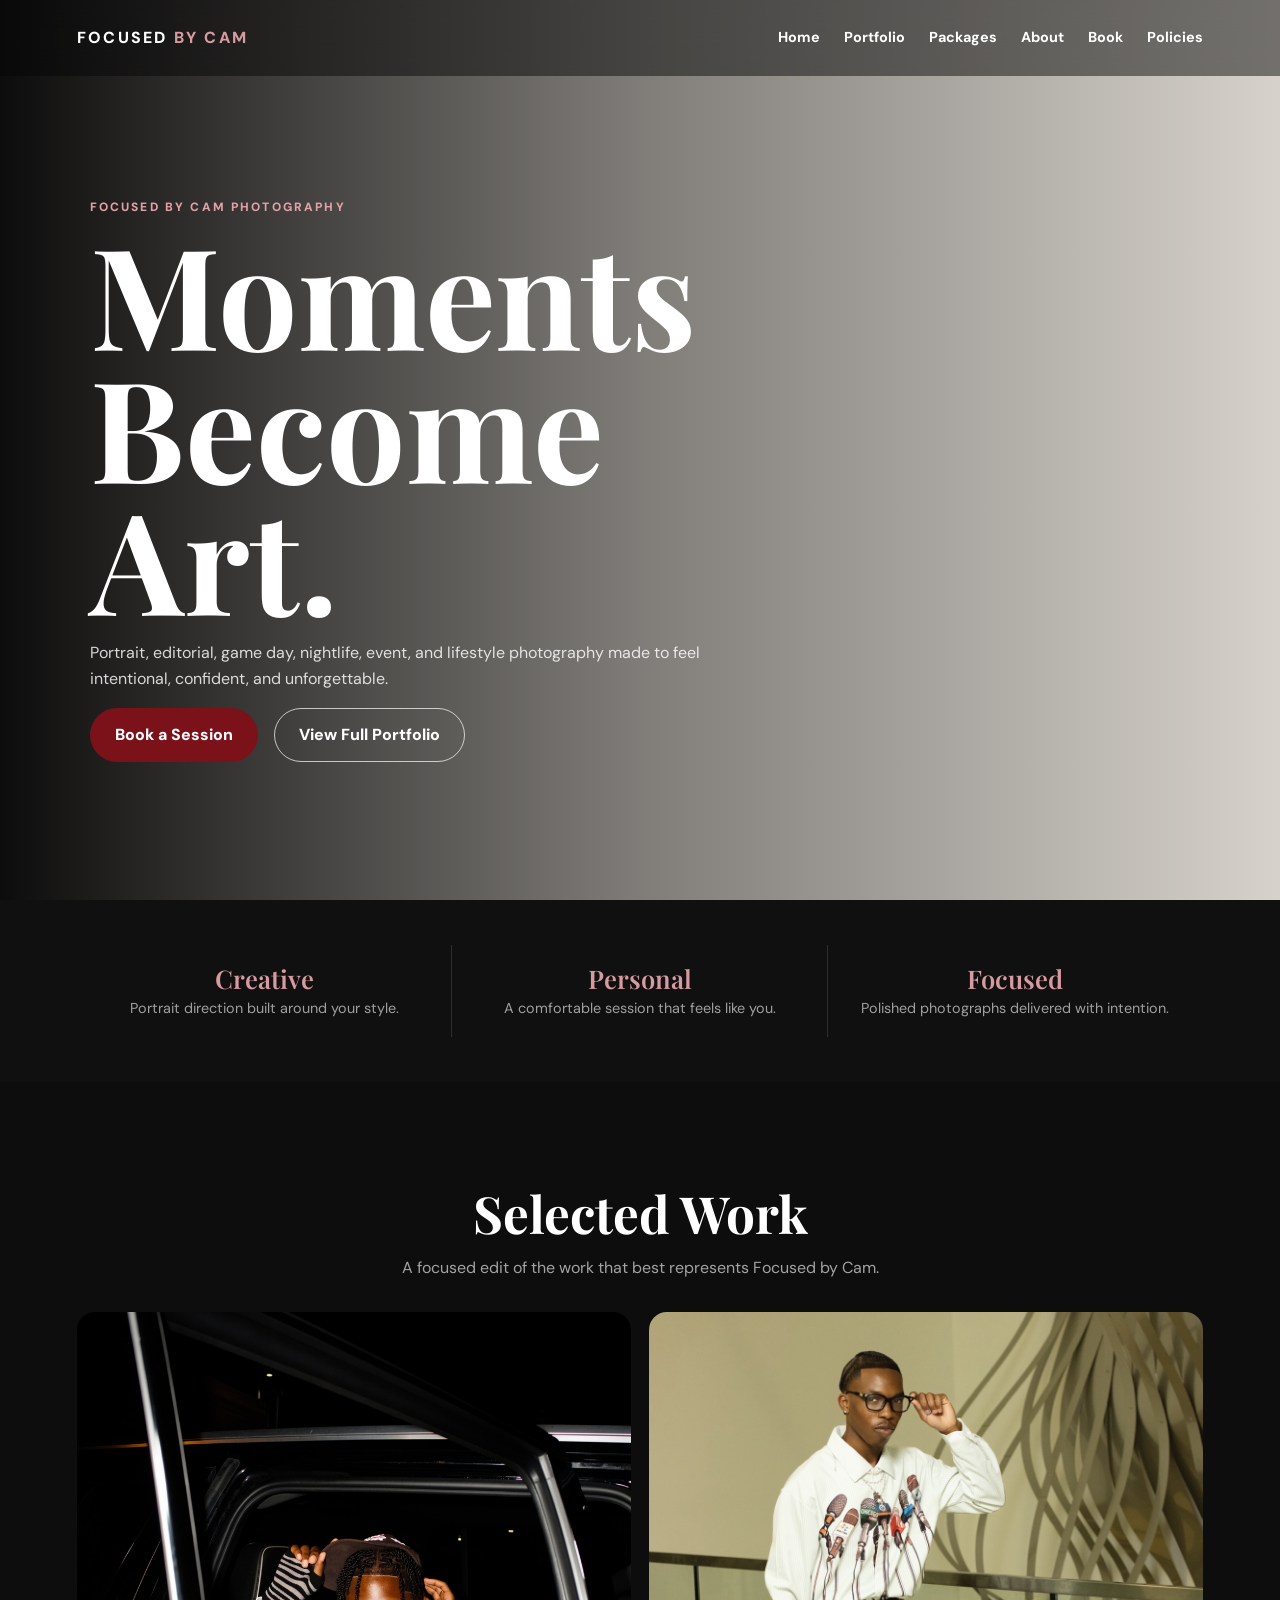
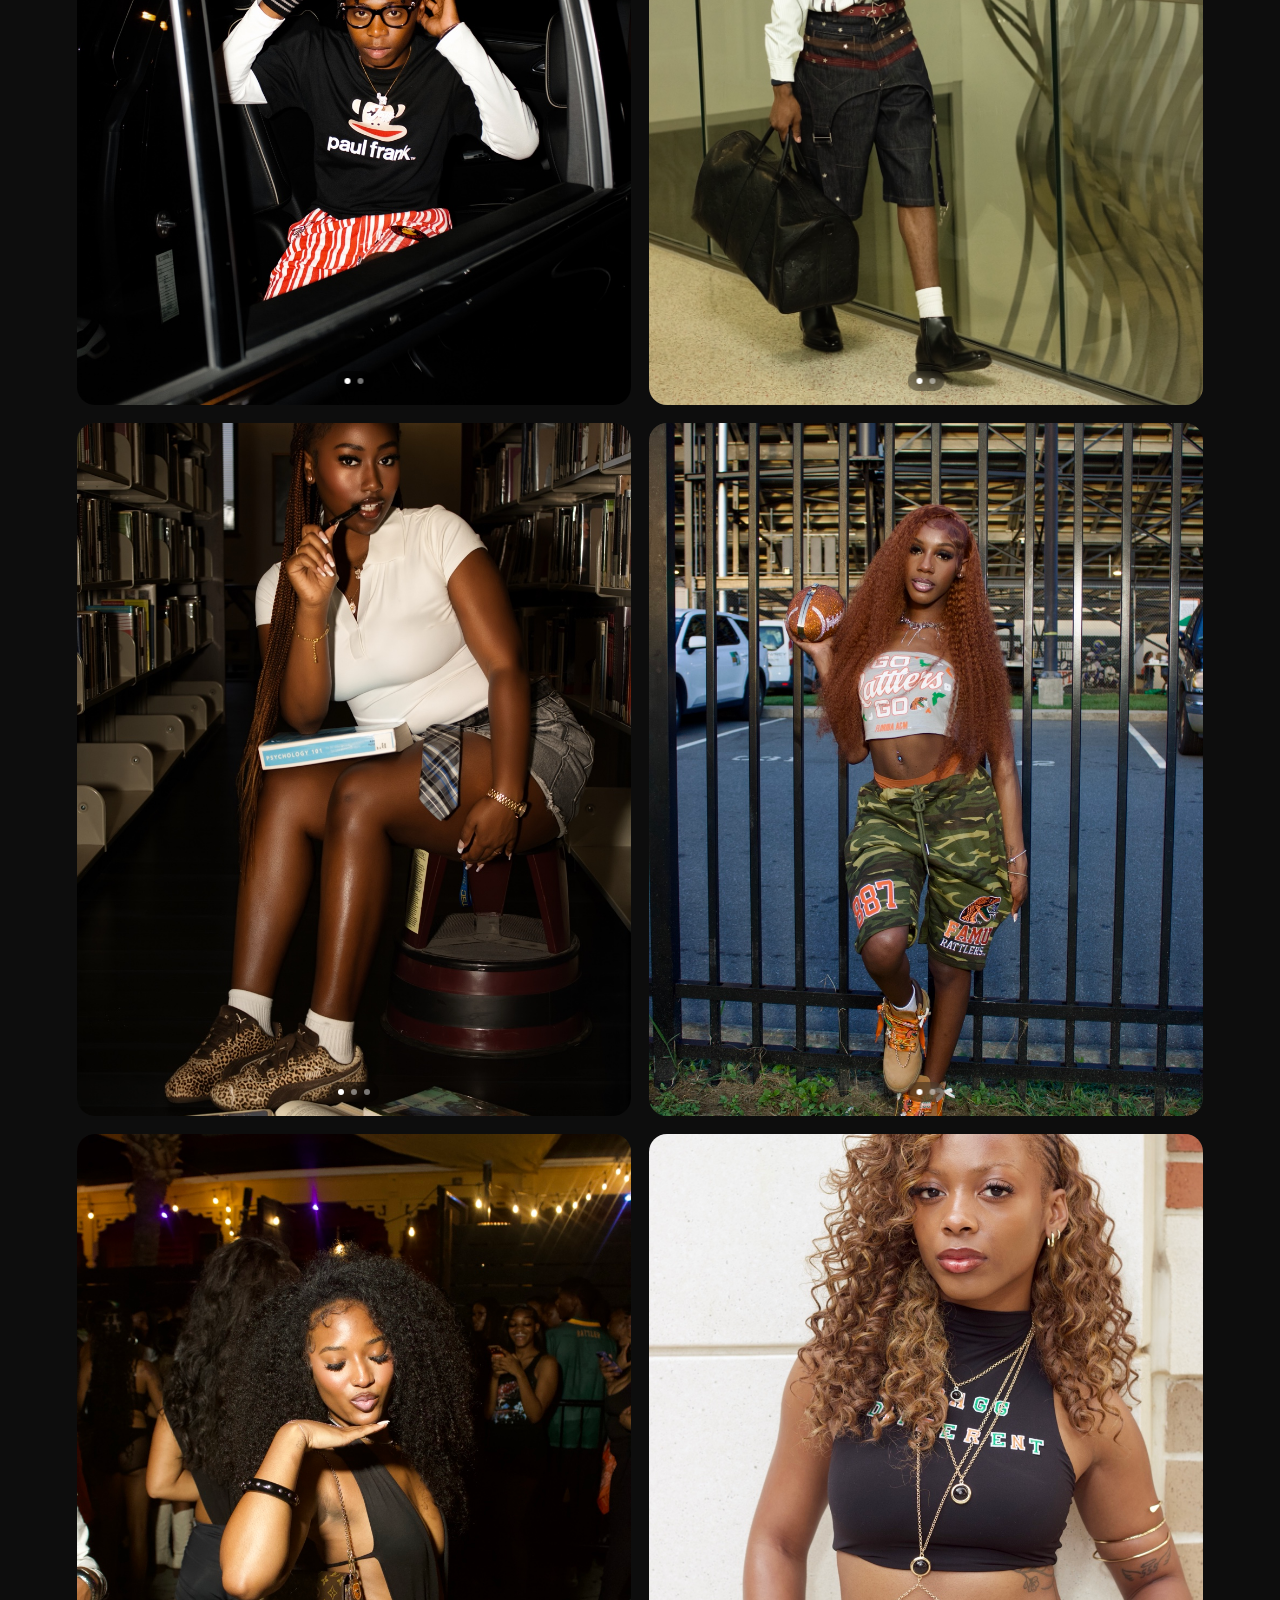
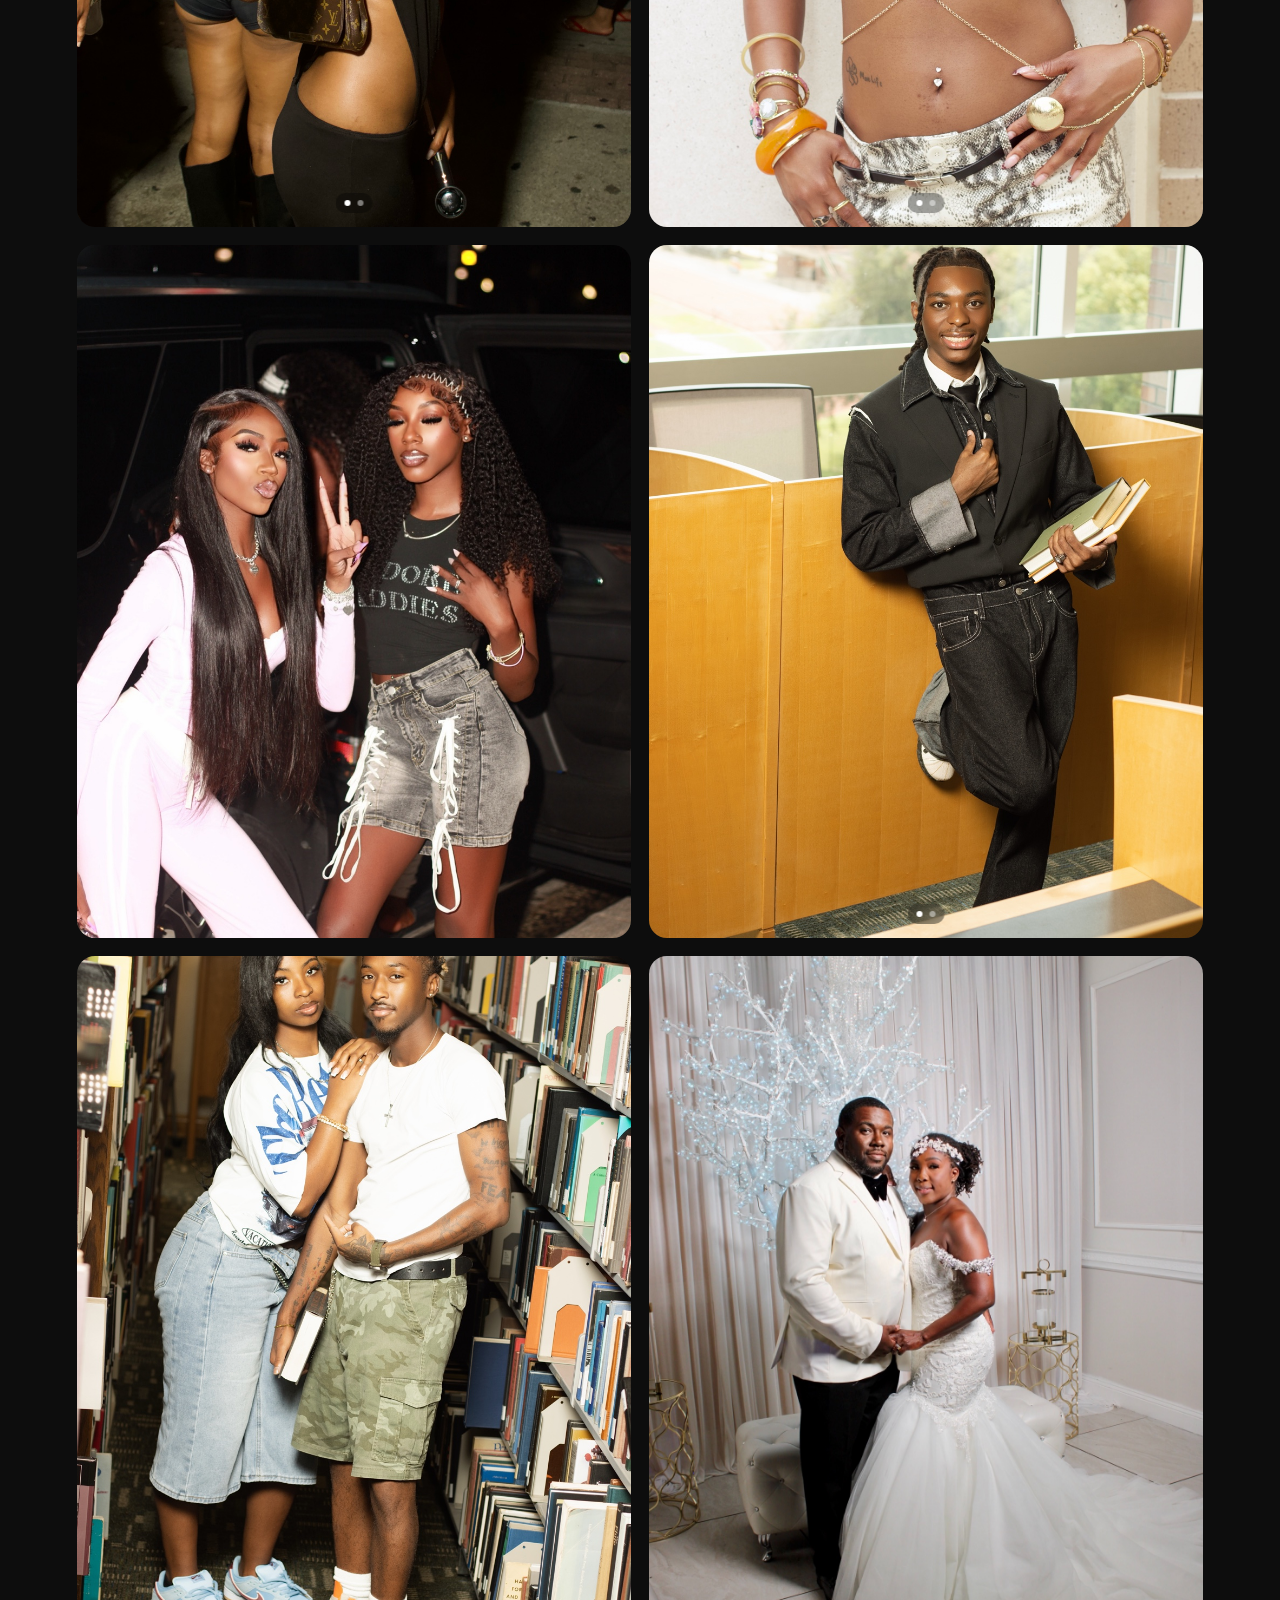
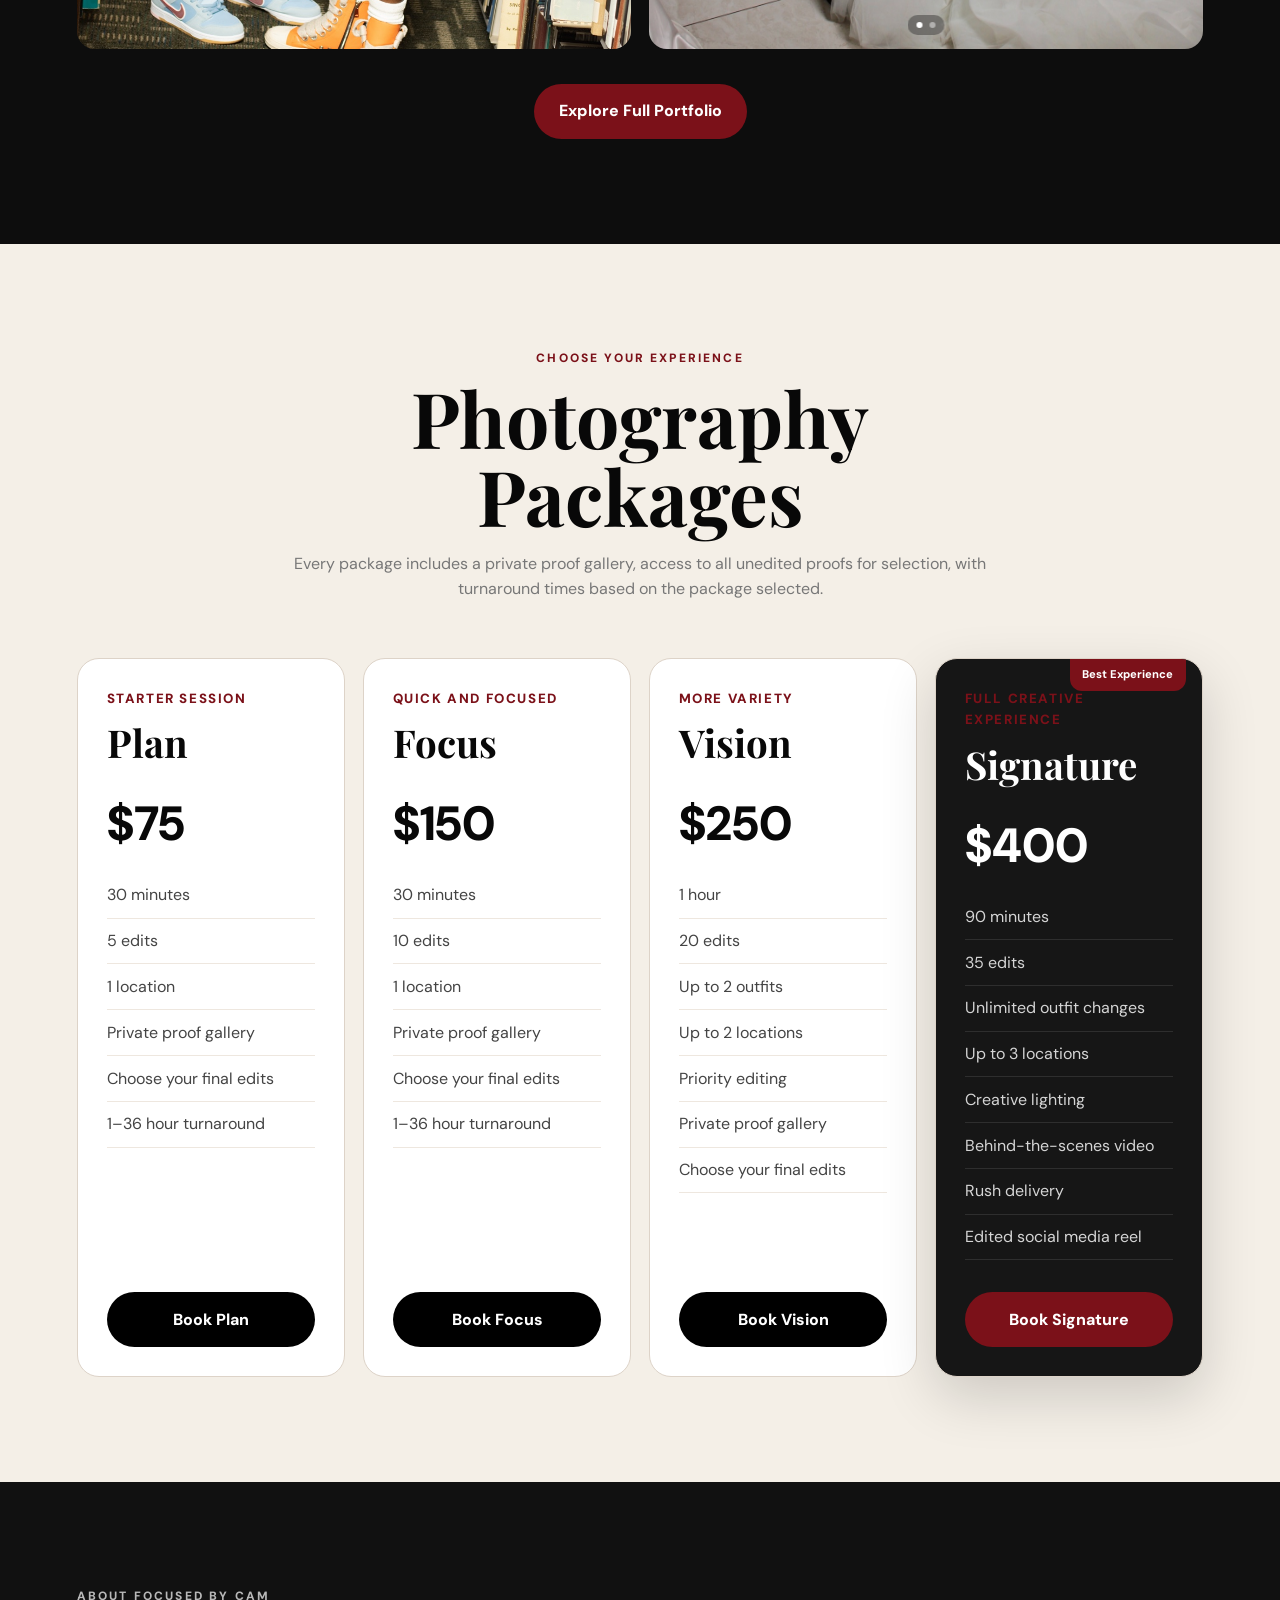
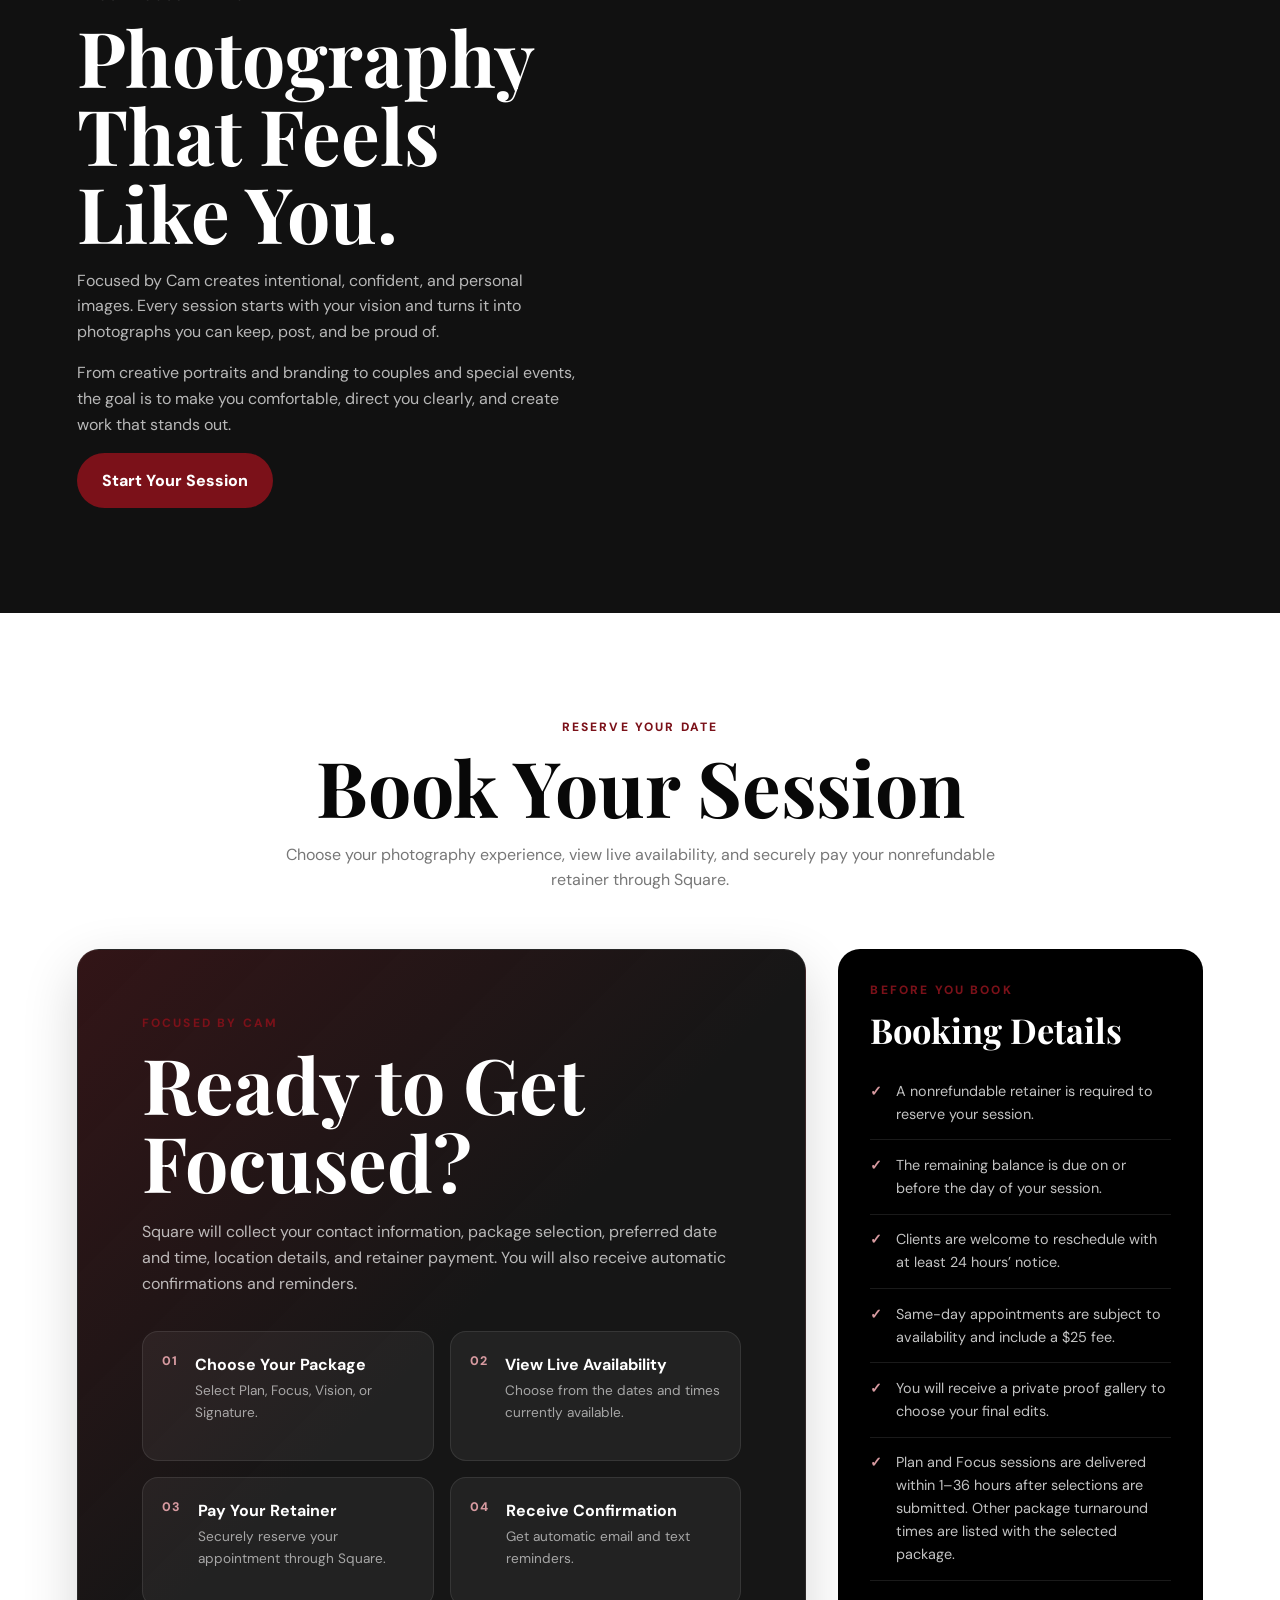
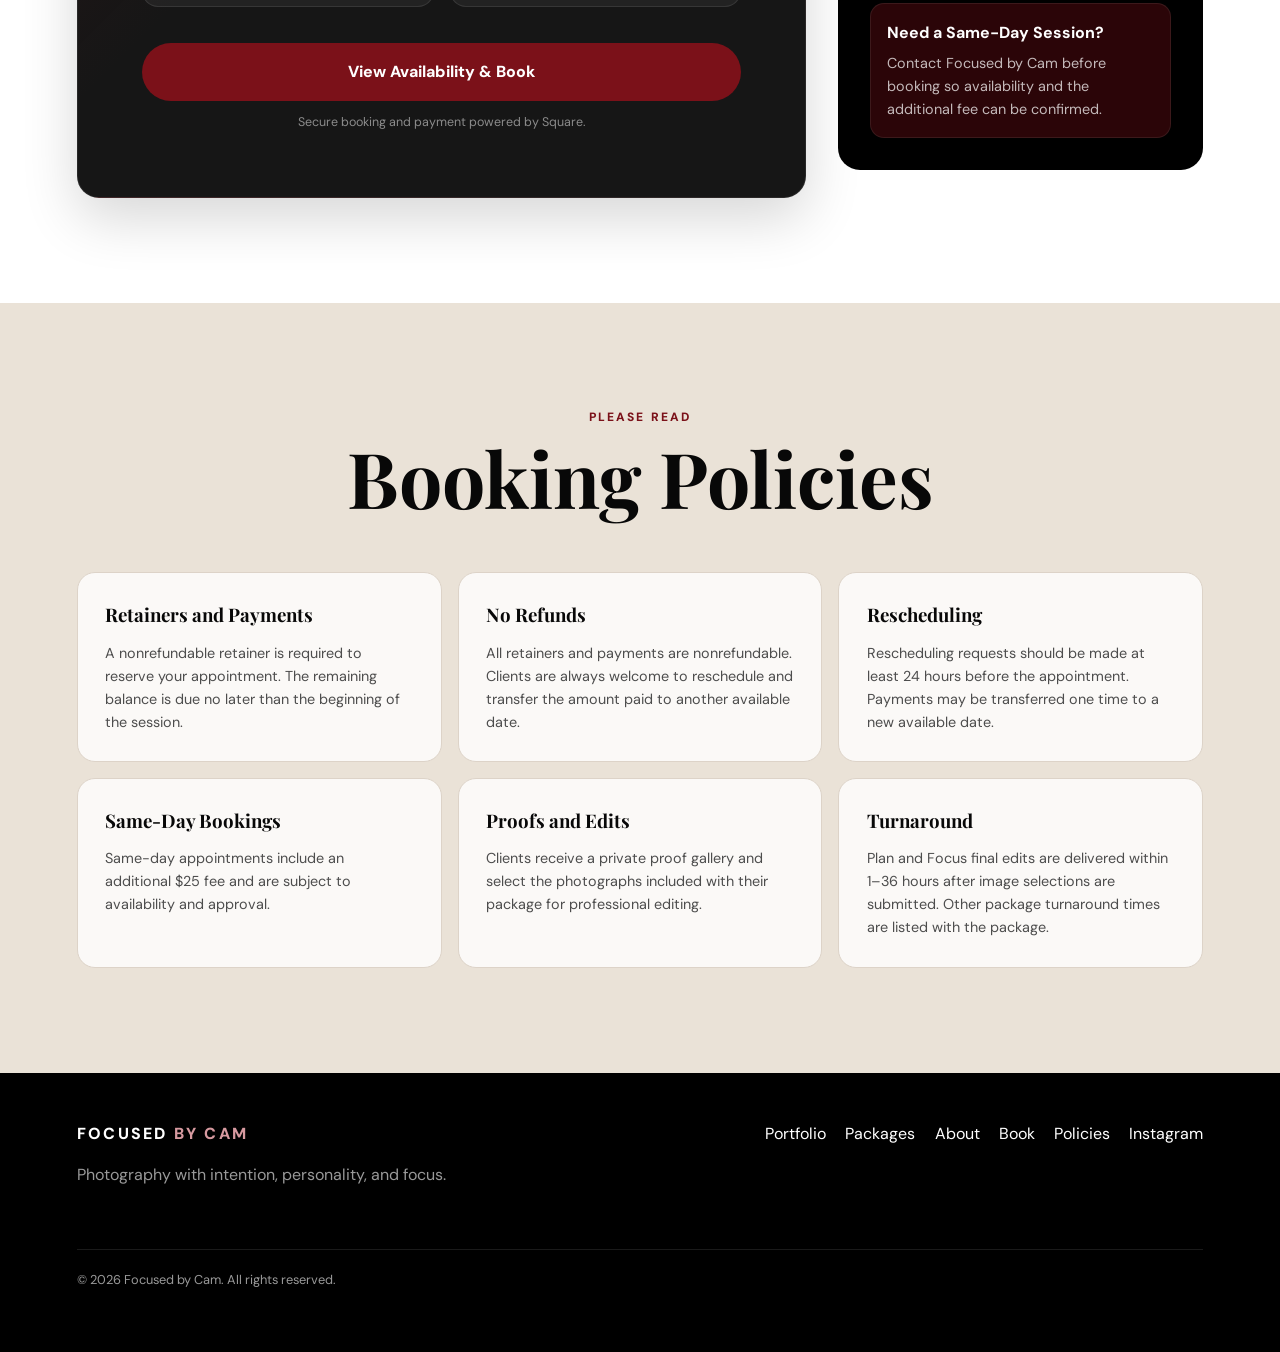
==== commit 604c43ef: "Add files via upload" ====
--- a/index.html
+++ b/index.html
@@ -76,32 +76,32 @@
 <section class="section dark home-showcase" id="portfolio">
 <div class="heading reveal"><h2>Selected Work</h2><p>A focused edit of the work that best represents Focused by Cam.</p></div>
 <div class="shoot-grid home-shoot-grid"><figure class="shoot-card reveal" data-caption="Car editorial" data-category="editorial nightlife">
-<div class="shoot-frame"><img alt="Focused by Cam photography" class="shoot-slide active" loading="lazy" src="images/IMG_4480(2).jpeg"/><img alt="Focused by Cam photography" class="shoot-slide" loading="lazy" src="images/IMG_4250(1)(1).jpeg"/></div>
+<div class="shoot-frame"><img alt="Focused by Cam photography" class="shoot-slide active" loading="lazy" src="IMG_4480(2).jpeg"/><img alt="Focused by Cam photography" class="shoot-slide" loading="lazy" src="IMG_4250(1)(1).jpeg"/></div>
 <div class="shoot-dots"><button aria-label="View photo 1" class="shoot-dot active" type="button"></button><button aria-label="View photo 2" class="shoot-dot" type="button"></button></div>
 </figure><figure class="shoot-card reveal" data-caption="Fashion portrait" data-category="editorial portrait">
-<div class="shoot-frame"><img alt="Focused by Cam photography" class="shoot-slide active" loading="lazy" src="images/8DD0E6ED-A5C0-4916-BFD2-F580A428AB6F.jpeg"/><img alt="Focused by Cam photography" class="shoot-slide" loading="lazy" src="images/IMG_3982.jpeg"/></div>
+<div class="shoot-frame"><img alt="Focused by Cam photography" class="shoot-slide active" loading="lazy" src="8DD0E6ED-A5C0-4916-BFD2-F580A428AB6F.jpeg"/><img alt="Focused by Cam photography" class="shoot-slide" loading="lazy" src="IMG_3982.jpeg"/></div>
 <div class="shoot-dots"><button aria-label="View photo 1" class="shoot-dot active" type="button"></button><button aria-label="View photo 2" class="shoot-dot" type="button"></button></div>
 </figure><figure class="shoot-card reveal" data-caption="Library editorial" data-category="editorial portrait">
-<div class="shoot-frame"><img alt="Focused by Cam photography" class="shoot-slide active" loading="lazy" src="images/IMG_3236(1).jpeg"/><img alt="Focused by Cam photography" class="shoot-slide" loading="lazy" src="images/IMG_3224.jpeg"/><img alt="Focused by Cam photography" class="shoot-slide" loading="lazy" src="images/IMG_3249.jpeg"/></div>
+<div class="shoot-frame"><img alt="Focused by Cam photography" class="shoot-slide active" loading="lazy" src="IMG_3236(1).jpeg"/><img alt="Focused by Cam photography" class="shoot-slide" loading="lazy" src="IMG_3224.jpeg"/><img alt="Focused by Cam photography" class="shoot-slide" loading="lazy" src="IMG_3249.jpeg"/></div>
 <div class="shoot-dots"><button aria-label="View photo 1" class="shoot-dot active" type="button"></button><button aria-label="View photo 2" class="shoot-dot" type="button"></button><button aria-label="View photo 3" class="shoot-dot" type="button"></button></div>
 </figure><figure class="shoot-card reveal" data-caption="Game day" data-category="gameday portrait">
-<div class="shoot-frame"><img alt="Focused by Cam photography" class="shoot-slide active" loading="lazy" src="images/IMG_4898.jpeg"/><img alt="Focused by Cam photography" class="shoot-slide" loading="lazy" src="images/IMG_4896.jpeg"/></div>
+<div class="shoot-frame"><img alt="Focused by Cam photography" class="shoot-slide active" loading="lazy" src="IMG_4898.jpeg"/><img alt="Focused by Cam photography" class="shoot-slide" loading="lazy" src="IMG_4896.jpeg"/></div>
 <div class="shoot-dots"><button aria-label="View photo 1" class="shoot-dot active" type="button"></button><button aria-label="View photo 2" class="shoot-dot" type="button"></button></div>
 </figure><figure class="shoot-card reveal" data-caption="After dark" data-category="nightlife portrait">
-<div class="shoot-frame"><img alt="Focused by Cam photography" class="shoot-slide active" loading="lazy" src="images/IMG_9962.jpeg"/><img alt="Focused by Cam photography" class="shoot-slide" loading="lazy" src="images/IMG_9960.jpeg"/></div>
+<div class="shoot-frame"><img alt="Focused by Cam photography" class="shoot-slide active" loading="lazy" src="IMG_9962.jpeg"/><img alt="Focused by Cam photography" class="shoot-slide" loading="lazy" src="IMG_9960.jpeg"/></div>
 <div class="shoot-dots"><button aria-label="View photo 1" class="shoot-dot active" type="button"></button><button aria-label="View photo 2" class="shoot-dot" type="button"></button></div>
 </figure><figure class="shoot-card reveal" data-caption="Beauty portrait" data-category="portrait">
-<div class="shoot-frame"><img alt="Focused by Cam photography" class="shoot-slide active" loading="lazy" src="images/IMG_4623.jpeg"/><img alt="Focused by Cam photography" class="shoot-slide" loading="lazy" src="images/IMG_4632.jpeg"/></div>
+<div class="shoot-frame"><img alt="Focused by Cam photography" class="shoot-slide active" loading="lazy" src="IMG_4623.jpeg"/><img alt="Focused by Cam photography" class="shoot-slide" loading="lazy" src="IMG_4632.jpeg"/></div>
 <div class="shoot-dots"><button aria-label="View photo 1" class="shoot-dot active" type="button"></button><button aria-label="View photo 2" class="shoot-dot" type="button"></button></div>
 </figure><figure class="shoot-card reveal" data-caption="Nightlife" data-category="nightlife events">
-<div class="shoot-frame"><img alt="Focused by Cam photography" class="shoot-slide active" loading="lazy" src="images/IMG_2844.jpeg"/></div>
+<div class="shoot-frame"><img alt="Focused by Cam photography" class="shoot-slide active" loading="lazy" src="IMG_2844.jpeg"/></div>
 </figure><figure class="shoot-card reveal" data-caption="Library fashion" data-category="editorial portrait">
-<div class="shoot-frame"><img alt="Focused by Cam photography" class="shoot-slide active" loading="lazy" src="images/IMG_3583.jpeg"/><img alt="Focused by Cam photography" class="shoot-slide" loading="lazy" src="images/IMG_3564.jpeg"/></div>
+<div class="shoot-frame"><img alt="Focused by Cam photography" class="shoot-slide active" loading="lazy" src="IMG_3583.jpeg"/><img alt="Focused by Cam photography" class="shoot-slide" loading="lazy" src="IMG_3564.jpeg"/></div>
 <div class="shoot-dots"><button aria-label="View photo 1" class="shoot-dot active" type="button"></button><button aria-label="View photo 2" class="shoot-dot" type="button"></button></div>
 </figure><figure class="shoot-card reveal" data-caption="Couples" data-category="couples portrait">
-<div class="shoot-frame"><img alt="Focused by Cam photography" class="shoot-slide active" loading="lazy" src="images/IMG_3791.jpeg"/></div>
+<div class="shoot-frame"><img alt="Focused by Cam photography" class="shoot-slide active" loading="lazy" src="IMG_3791.jpeg"/></div>
 </figure><figure class="shoot-card reveal" data-caption="Wedding" data-category="wedding couples">
-<div class="shoot-frame"><img alt="Focused by Cam photography" class="shoot-slide active" loading="lazy" src="images/wedding-portrait.jpg"/><img alt="Focused by Cam photography" class="shoot-slide" loading="lazy" src="images/wedding-kiss.jpg"/></div>
+<div class="shoot-frame"><img alt="Focused by Cam photography" class="shoot-slide active" loading="lazy" src="wedding-portrait.jpg"/><img alt="Focused by Cam photography" class="shoot-slide" loading="lazy" src="wedding-kiss.jpg"/></div>
 <div class="shoot-dots"><button aria-label="View photo 1" class="shoot-dot active" type="button"></button><button aria-label="View photo 2" class="shoot-dot" type="button"></button></div>
 </figure></div><div class="portfolio-cta reveal"><a class="btn accent" href="portfolio.html">Explore Full Portfolio</a></div>
 </section>
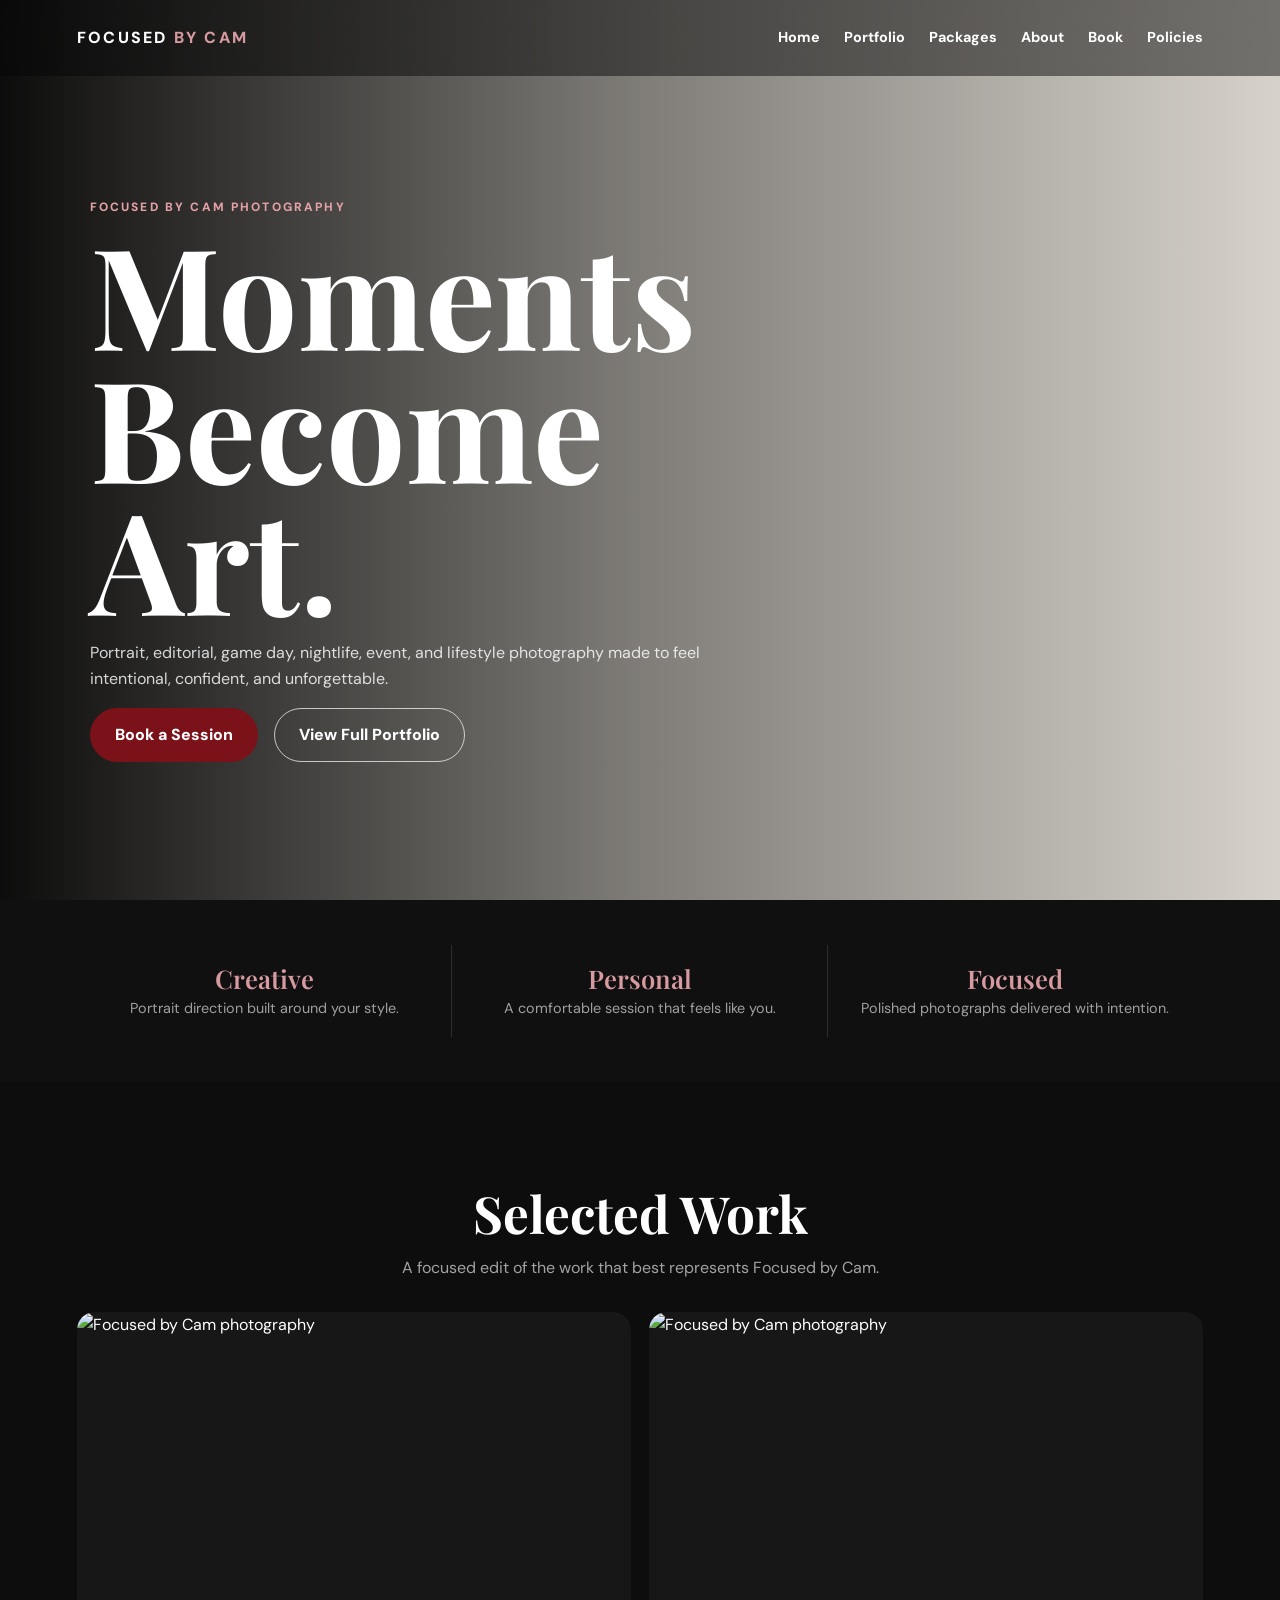
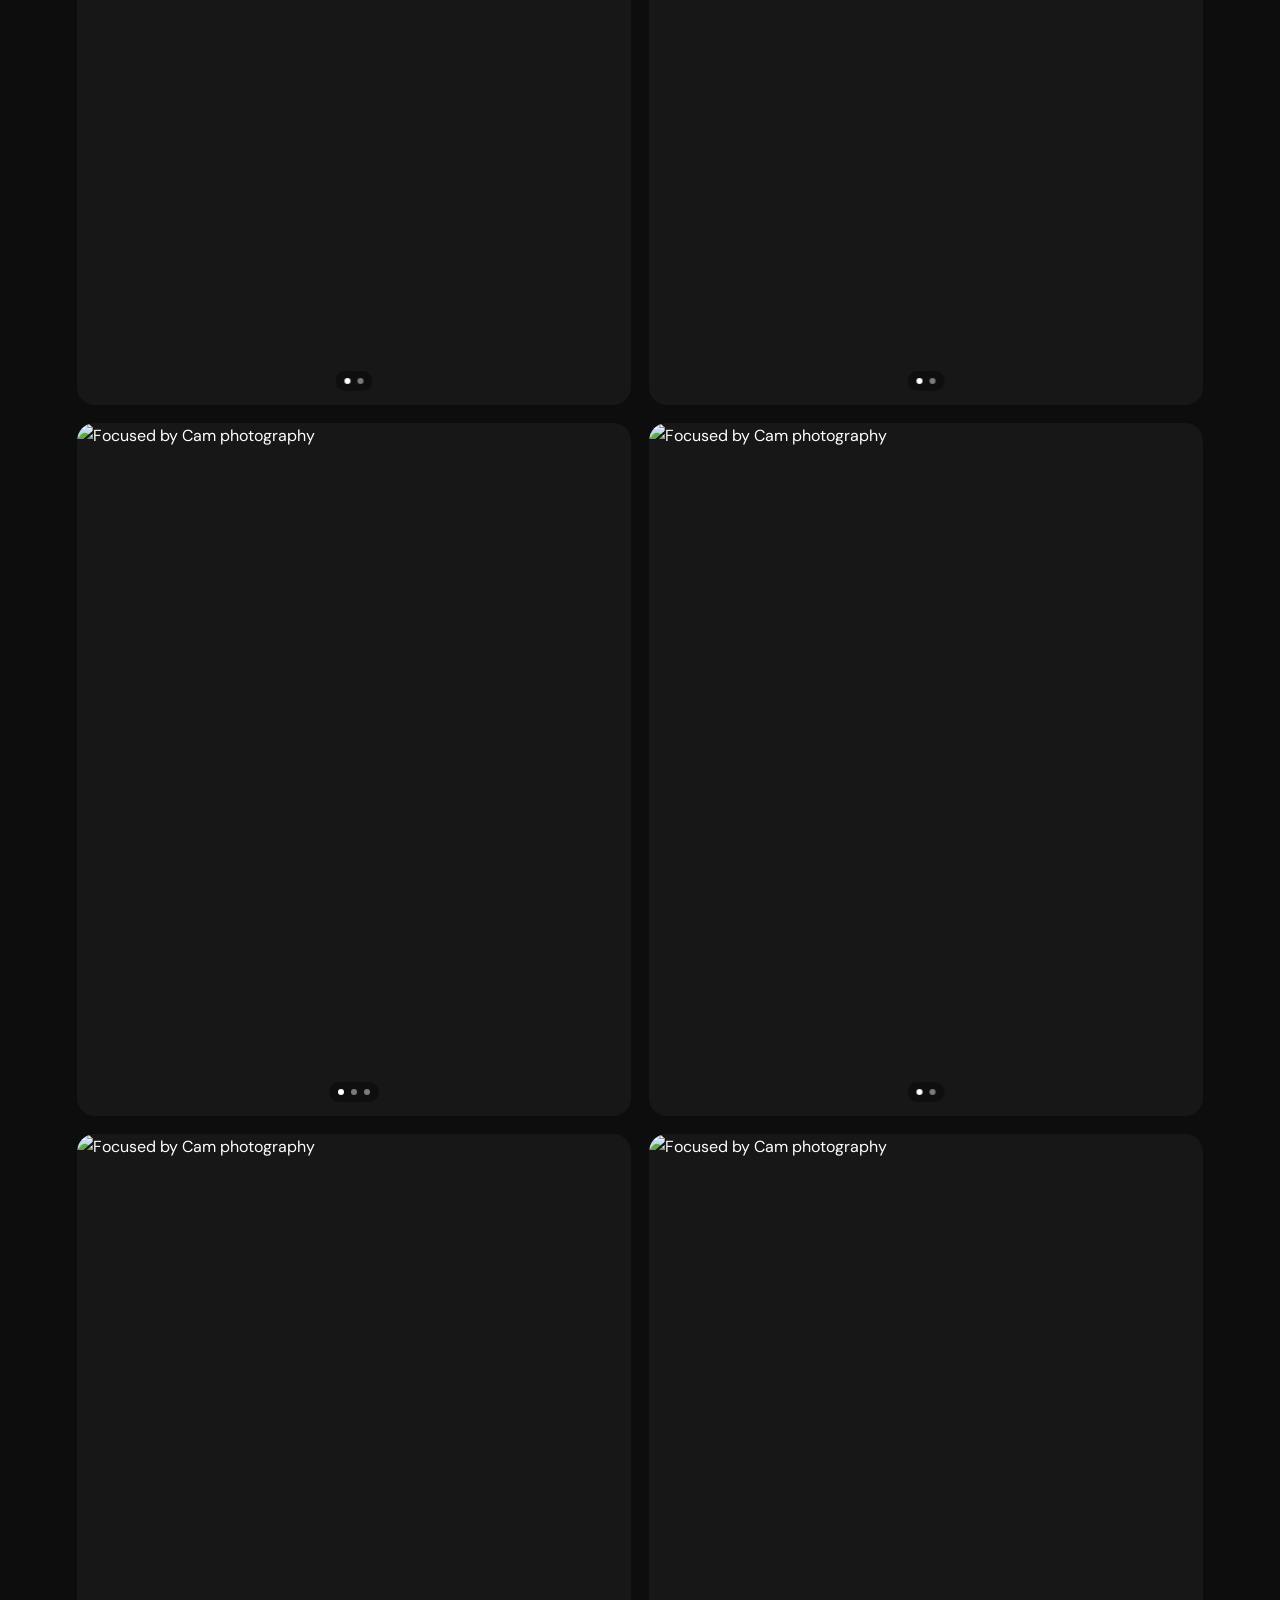
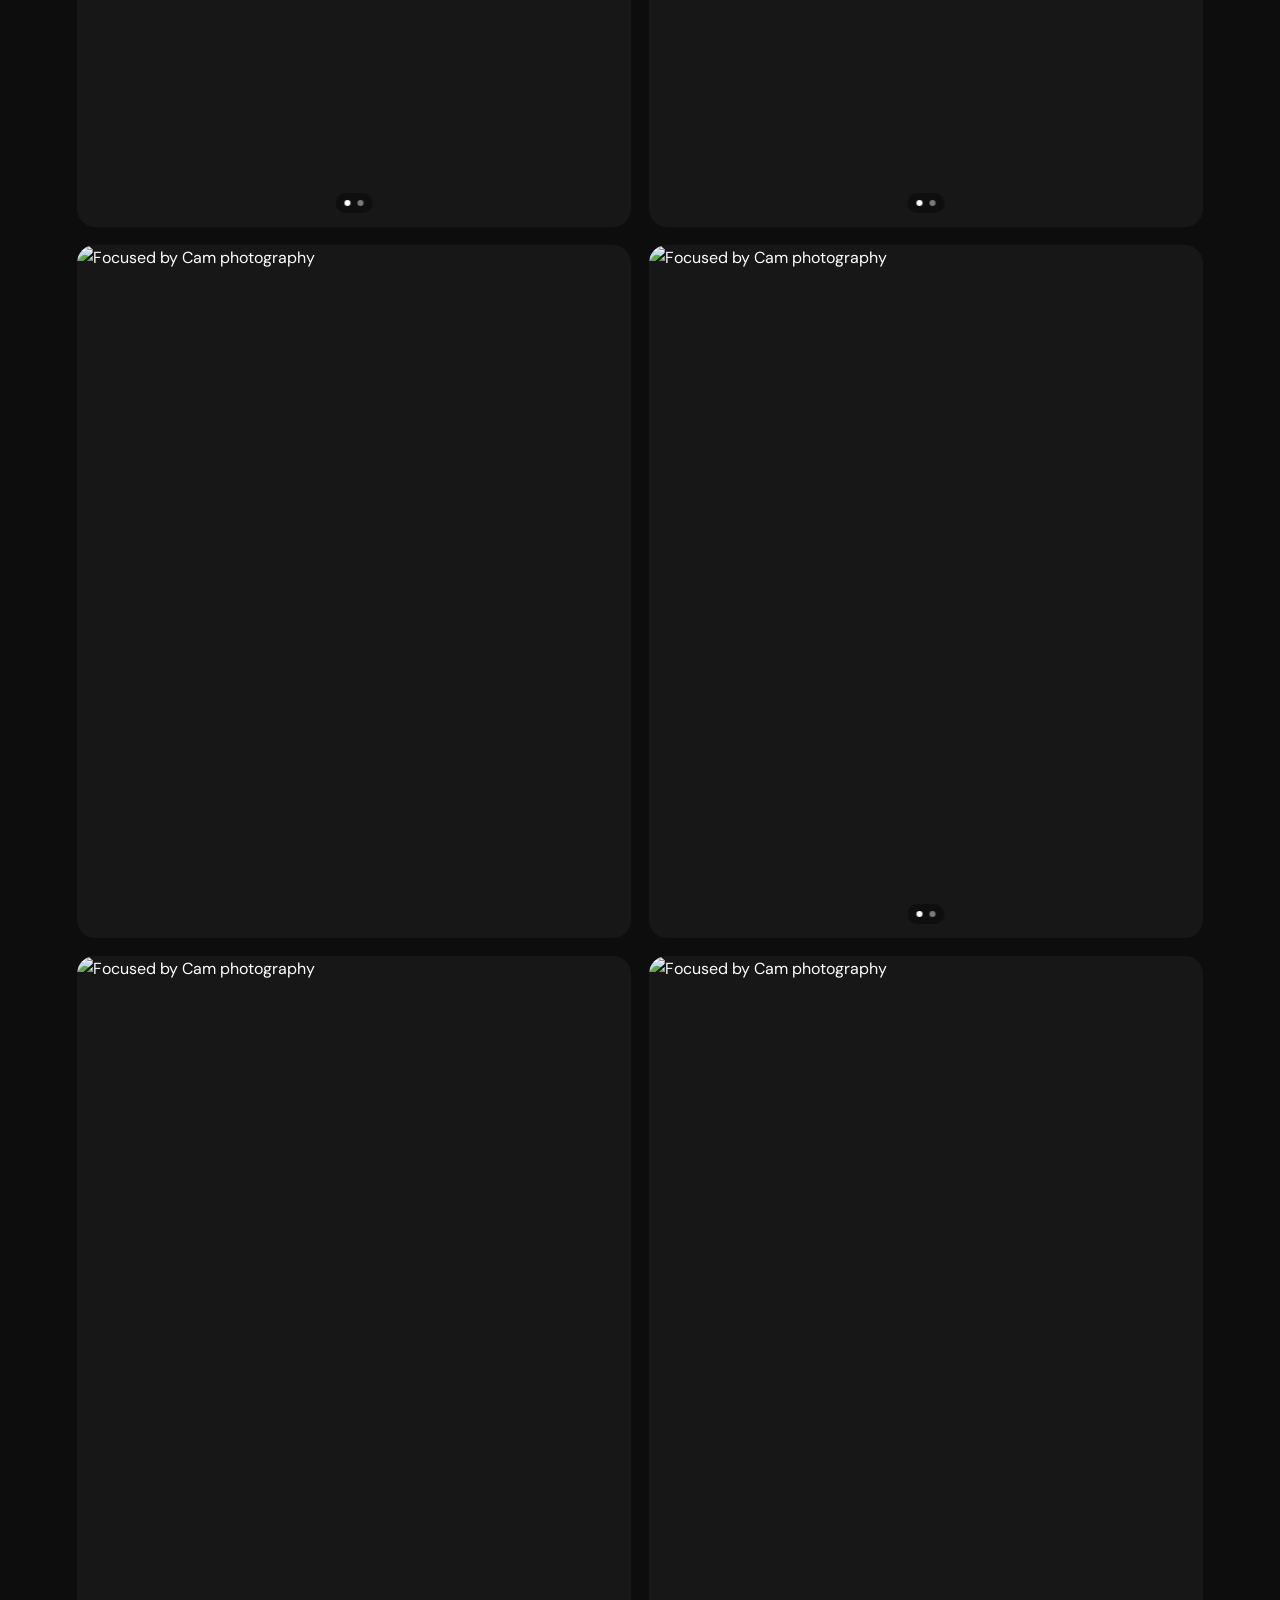
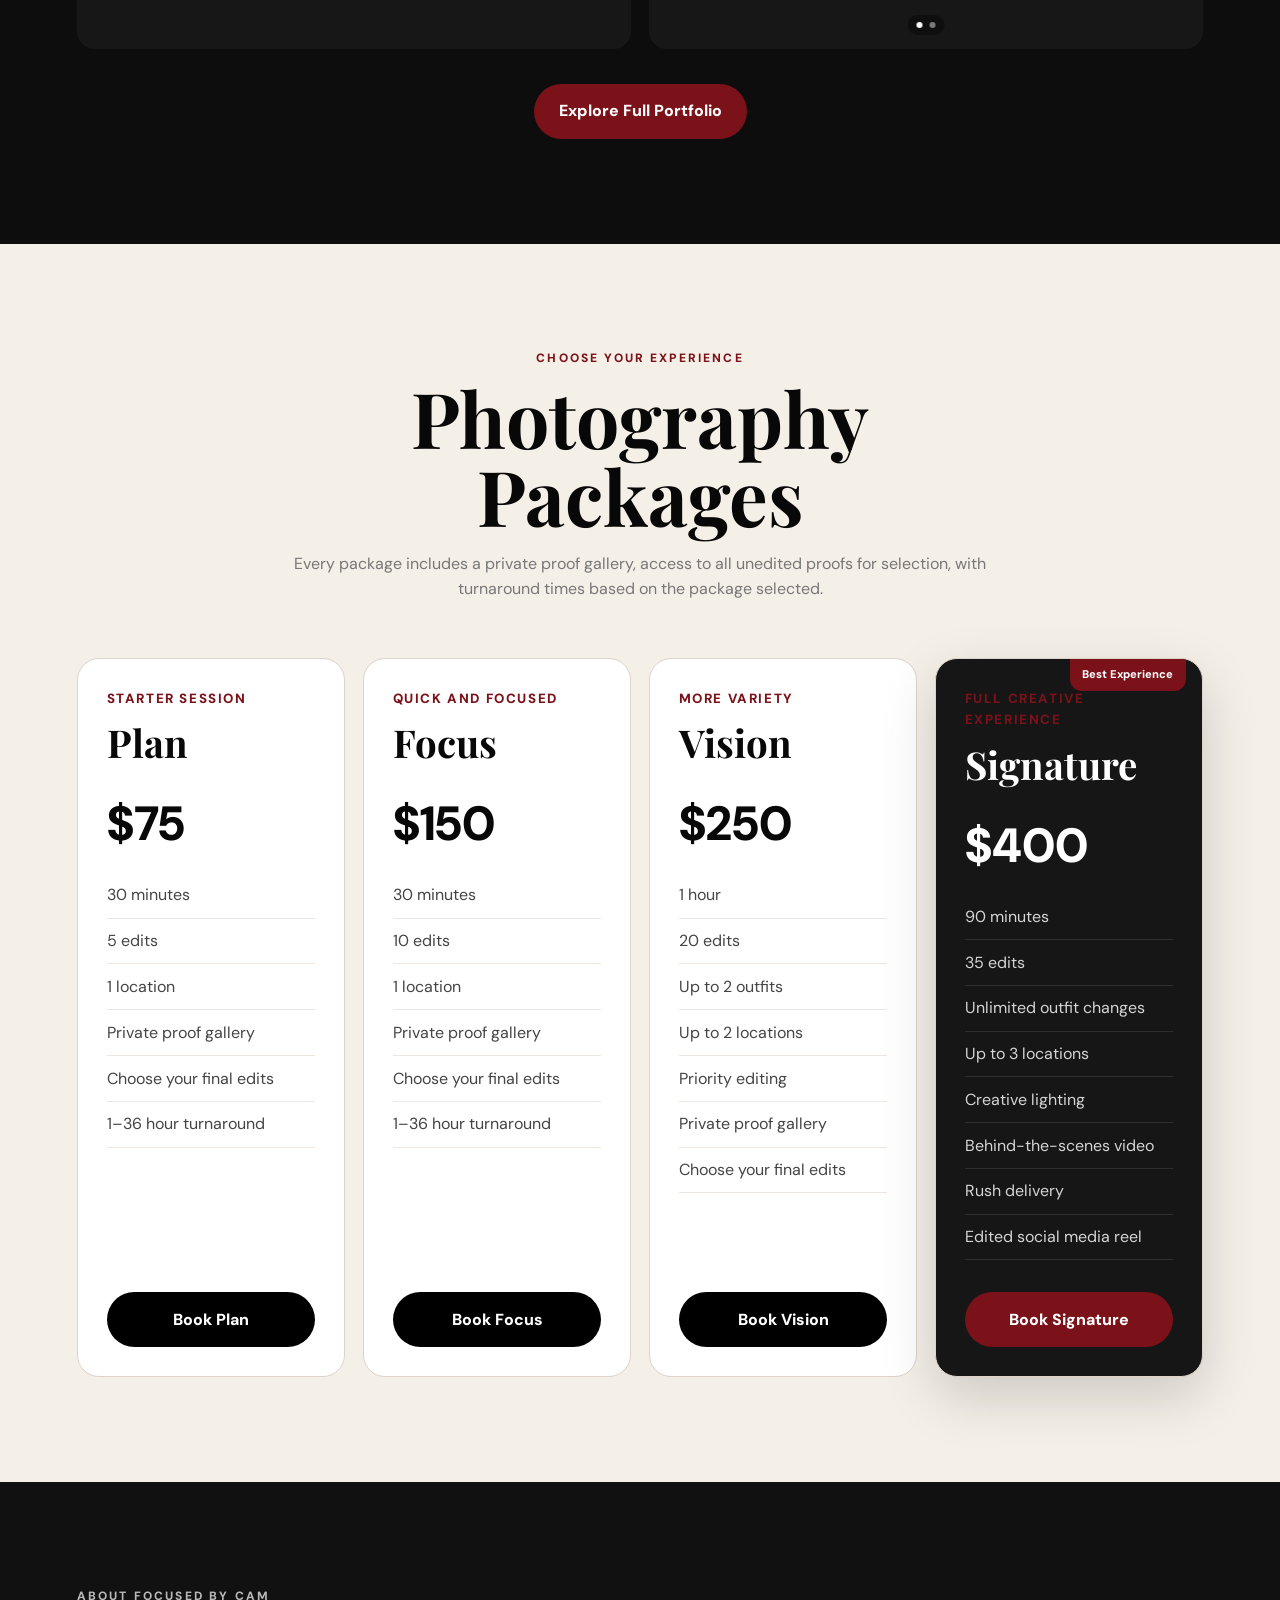
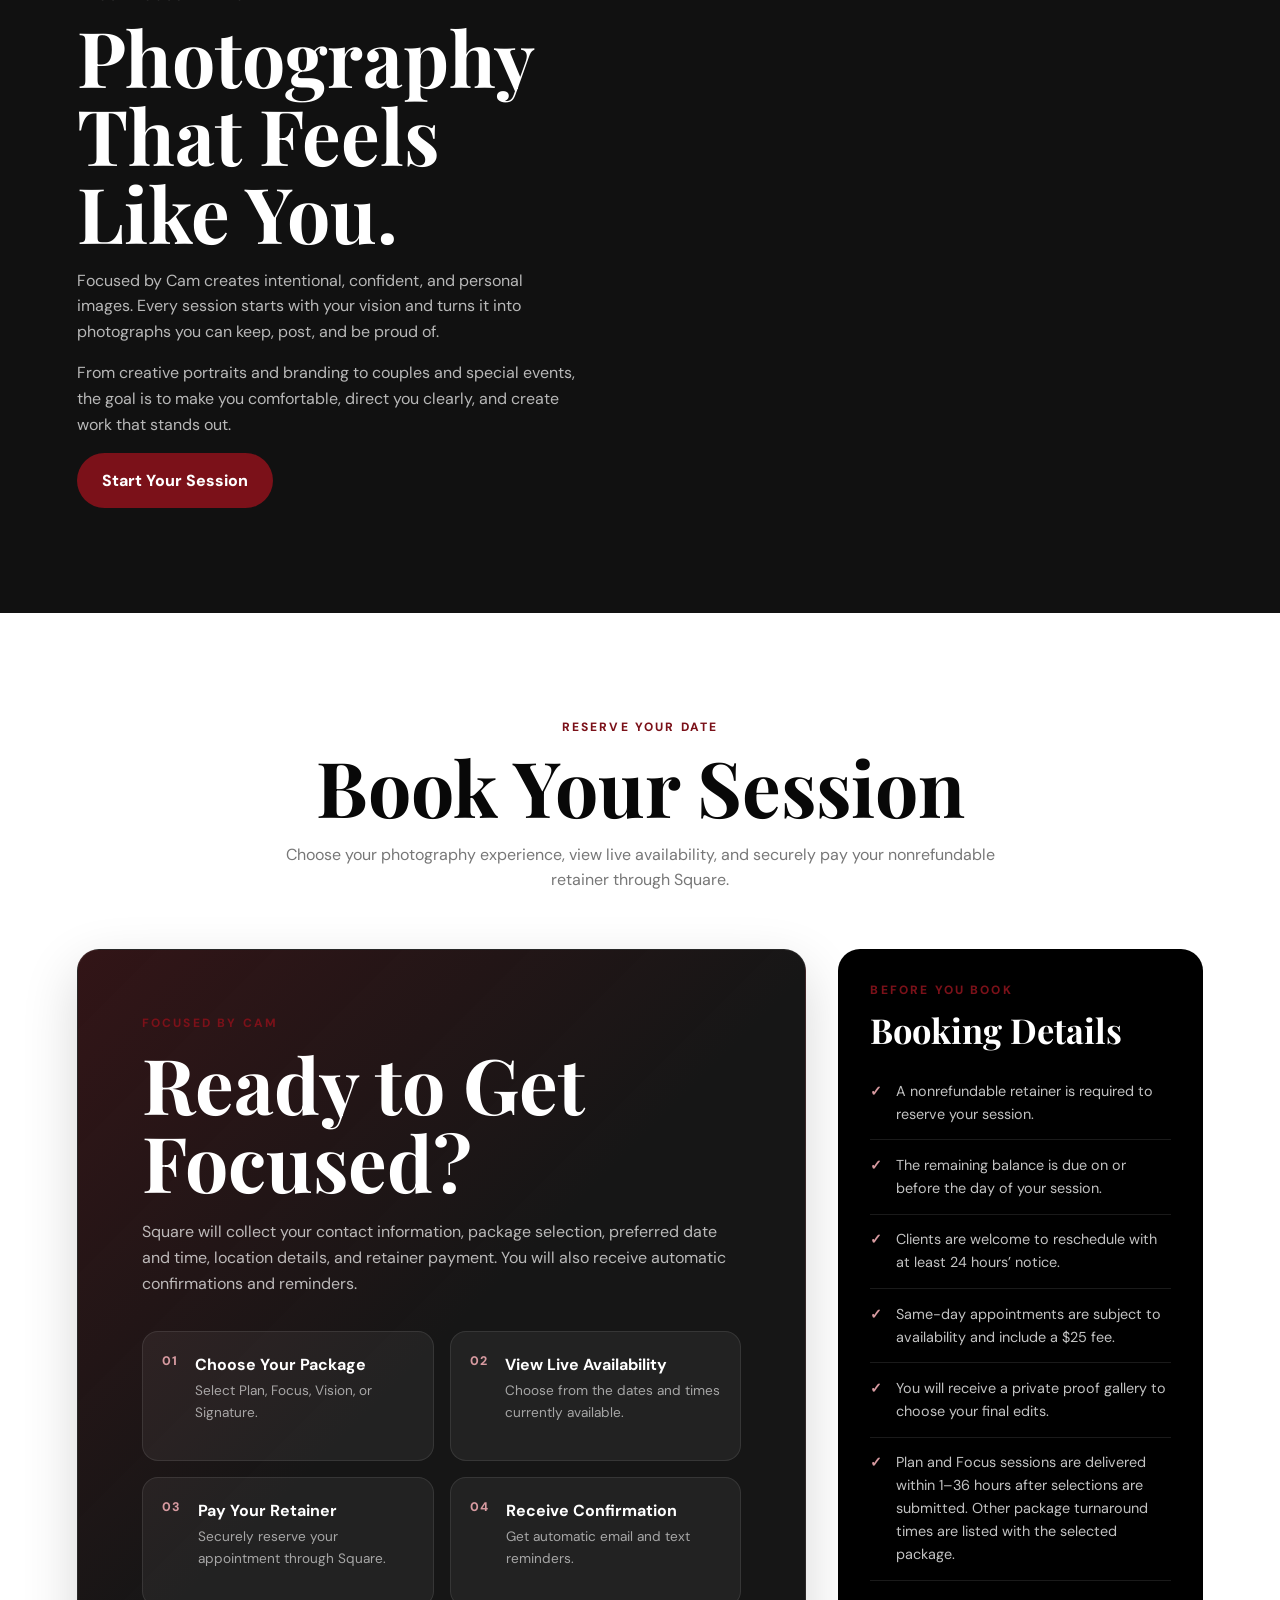
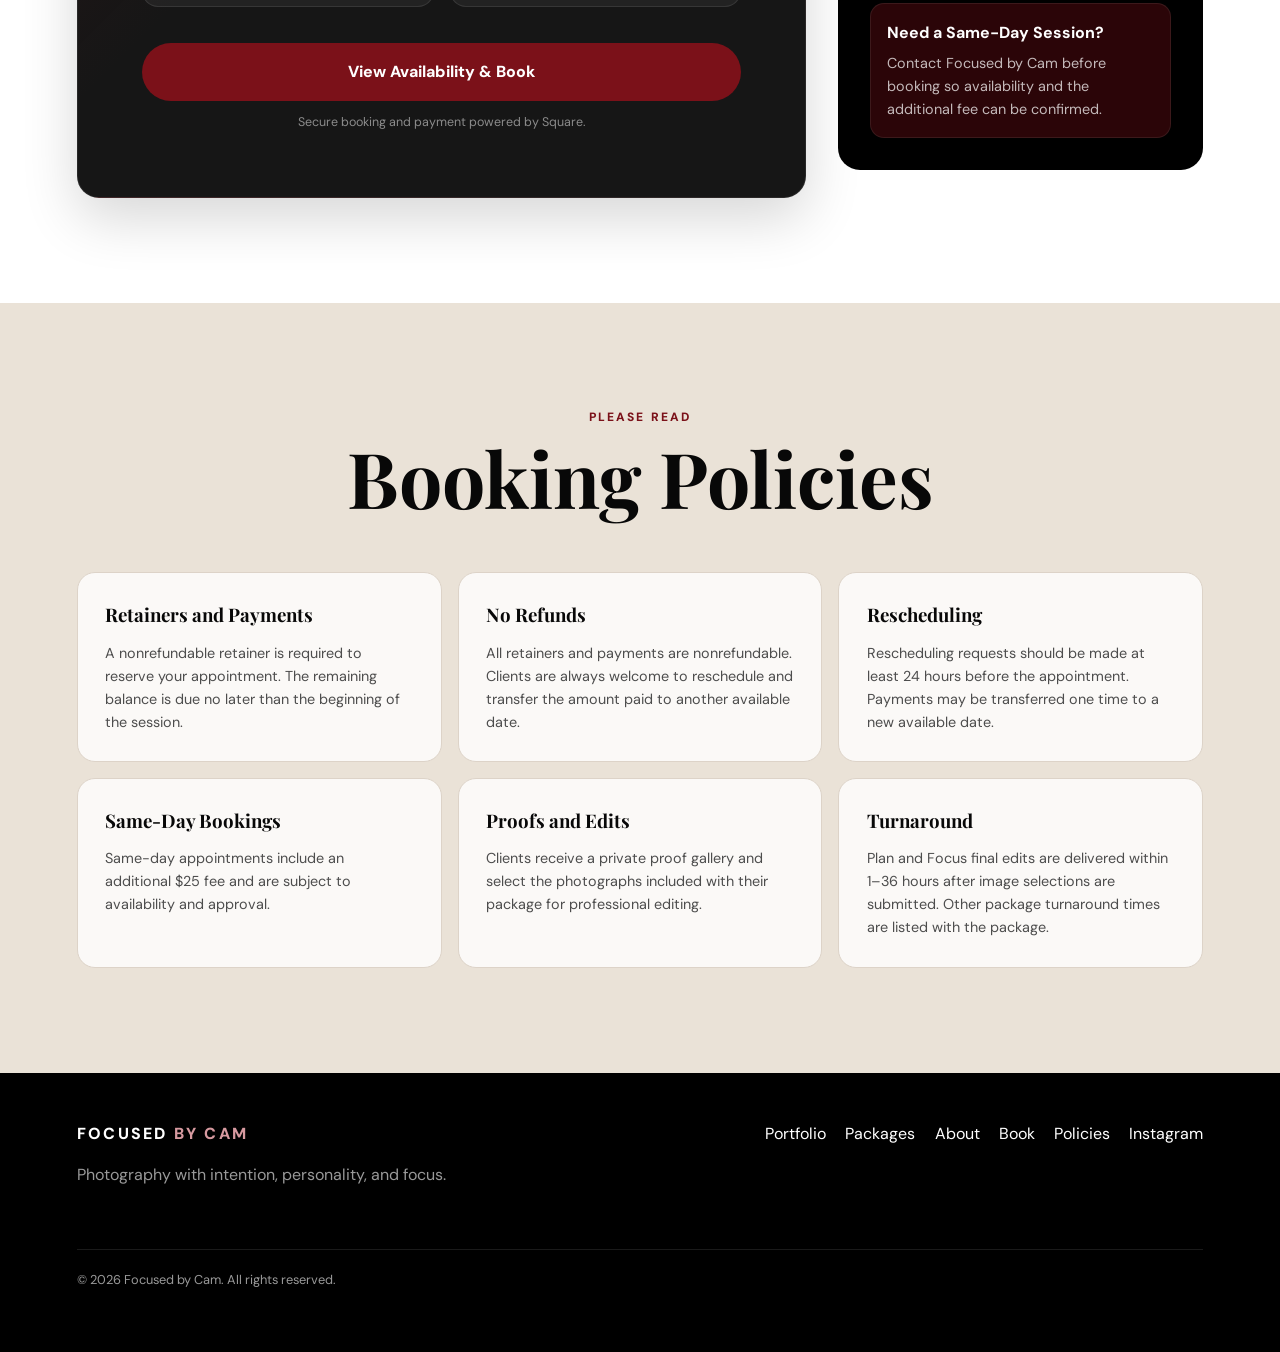
==== commit badf49a9: "Add files via upload" ====
--- a/index.html
+++ b/index.html
@@ -1,4 +1,15 @@
 <!DOCTYPE html>
+<head>
+  <!-- Google tag (gtag.js) -->
+  <script async src="https://www.googletagmanager.com/gtag/js?id=G-YK03YW99QL"></script>
+  <script>
+    window.dataLayer = window.dataLayer || [];
+    function gtag(){dataLayer.push(arguments);}
+    gtag('js', new Date());
+
+    gtag('config', 'G-YK03YW99QL');
+  </script>
+ 
 
 <html lang="en">
 <head>
@@ -76,32 +87,32 @@
 <section class="section dark home-showcase" id="portfolio">
 <div class="heading reveal"><h2>Selected Work</h2><p>A focused edit of the work that best represents Focused by Cam.</p></div>
 <div class="shoot-grid home-shoot-grid"><figure class="shoot-card reveal" data-caption="Car editorial" data-category="editorial nightlife">
-<div class="shoot-frame"><img alt="Focused by Cam photography" class="shoot-slide active" loading="lazy" src="IMG_4480(2).jpeg"/><img alt="Focused by Cam photography" class="shoot-slide" loading="lazy" src="IMG_4250(1)(1).jpeg"/></div>
+<div class="shoot-frame"><img alt="Focused by Cam photography" class="shoot-slide active" loading="lazy" src="images/IMG_4480(2).jpeg"/><img alt="Focused by Cam photography" class="shoot-slide" loading="lazy" src="images/IMG_4250(1)(1).jpeg"/></div>
 <div class="shoot-dots"><button aria-label="View photo 1" class="shoot-dot active" type="button"></button><button aria-label="View photo 2" class="shoot-dot" type="button"></button></div>
 </figure><figure class="shoot-card reveal" data-caption="Fashion portrait" data-category="editorial portrait">
-<div class="shoot-frame"><img alt="Focused by Cam photography" class="shoot-slide active" loading="lazy" src="8DD0E6ED-A5C0-4916-BFD2-F580A428AB6F.jpeg"/><img alt="Focused by Cam photography" class="shoot-slide" loading="lazy" src="IMG_3982.jpeg"/></div>
+<div class="shoot-frame"><img alt="Focused by Cam photography" class="shoot-slide active" loading="lazy" src="images/8DD0E6ED-A5C0-4916-BFD2-F580A428AB6F.jpeg"/><img alt="Focused by Cam photography" class="shoot-slide" loading="lazy" src="images/IMG_3982.jpeg"/></div>
 <div class="shoot-dots"><button aria-label="View photo 1" class="shoot-dot active" type="button"></button><button aria-label="View photo 2" class="shoot-dot" type="button"></button></div>
 </figure><figure class="shoot-card reveal" data-caption="Library editorial" data-category="editorial portrait">
-<div class="shoot-frame"><img alt="Focused by Cam photography" class="shoot-slide active" loading="lazy" src="IMG_3236(1).jpeg"/><img alt="Focused by Cam photography" class="shoot-slide" loading="lazy" src="IMG_3224.jpeg"/><img alt="Focused by Cam photography" class="shoot-slide" loading="lazy" src="IMG_3249.jpeg"/></div>
+<div class="shoot-frame"><img alt="Focused by Cam photography" class="shoot-slide active" loading="lazy" src="images/IMG_3236(1).jpeg"/><img alt="Focused by Cam photography" class="shoot-slide" loading="lazy" src="images/IMG_3224.jpeg"/><img alt="Focused by Cam photography" class="shoot-slide" loading="lazy" src="images/IMG_3249.jpeg"/></div>
 <div class="shoot-dots"><button aria-label="View photo 1" class="shoot-dot active" type="button"></button><button aria-label="View photo 2" class="shoot-dot" type="button"></button><button aria-label="View photo 3" class="shoot-dot" type="button"></button></div>
 </figure><figure class="shoot-card reveal" data-caption="Game day" data-category="gameday portrait">
-<div class="shoot-frame"><img alt="Focused by Cam photography" class="shoot-slide active" loading="lazy" src="IMG_4898.jpeg"/><img alt="Focused by Cam photography" class="shoot-slide" loading="lazy" src="IMG_4896.jpeg"/></div>
+<div class="shoot-frame"><img alt="Focused by Cam photography" class="shoot-slide active" loading="lazy" src="images/IMG_4898.jpeg"/><img alt="Focused by Cam photography" class="shoot-slide" loading="lazy" src="images/IMG_4896.jpeg"/></div>
 <div class="shoot-dots"><button aria-label="View photo 1" class="shoot-dot active" type="button"></button><button aria-label="View photo 2" class="shoot-dot" type="button"></button></div>
 </figure><figure class="shoot-card reveal" data-caption="After dark" data-category="nightlife portrait">
-<div class="shoot-frame"><img alt="Focused by Cam photography" class="shoot-slide active" loading="lazy" src="IMG_9962.jpeg"/><img alt="Focused by Cam photography" class="shoot-slide" loading="lazy" src="IMG_9960.jpeg"/></div>
+<div class="shoot-frame"><img alt="Focused by Cam photography" class="shoot-slide active" loading="lazy" src="images/IMG_9962.jpeg"/><img alt="Focused by Cam photography" class="shoot-slide" loading="lazy" src="images/IMG_9960.jpeg"/></div>
 <div class="shoot-dots"><button aria-label="View photo 1" class="shoot-dot active" type="button"></button><button aria-label="View photo 2" class="shoot-dot" type="button"></button></div>
 </figure><figure class="shoot-card reveal" data-caption="Beauty portrait" data-category="portrait">
-<div class="shoot-frame"><img alt="Focused by Cam photography" class="shoot-slide active" loading="lazy" src="IMG_4623.jpeg"/><img alt="Focused by Cam photography" class="shoot-slide" loading="lazy" src="IMG_4632.jpeg"/></div>
+<div class="shoot-frame"><img alt="Focused by Cam photography" class="shoot-slide active" loading="lazy" src="images/IMG_4623.jpeg"/><img alt="Focused by Cam photography" class="shoot-slide" loading="lazy" src="images/IMG_4632.jpeg"/></div>
 <div class="shoot-dots"><button aria-label="View photo 1" class="shoot-dot active" type="button"></button><button aria-label="View photo 2" class="shoot-dot" type="button"></button></div>
 </figure><figure class="shoot-card reveal" data-caption="Nightlife" data-category="nightlife events">
-<div class="shoot-frame"><img alt="Focused by Cam photography" class="shoot-slide active" loading="lazy" src="IMG_2844.jpeg"/></div>
+<div class="shoot-frame"><img alt="Focused by Cam photography" class="shoot-slide active" loading="lazy" src="images/IMG_2844.jpeg"/></div>
 </figure><figure class="shoot-card reveal" data-caption="Library fashion" data-category="editorial portrait">
-<div class="shoot-frame"><img alt="Focused by Cam photography" class="shoot-slide active" loading="lazy" src="IMG_3583.jpeg"/><img alt="Focused by Cam photography" class="shoot-slide" loading="lazy" src="IMG_3564.jpeg"/></div>
+<div class="shoot-frame"><img alt="Focused by Cam photography" class="shoot-slide active" loading="lazy" src="images/IMG_3583.jpeg"/><img alt="Focused by Cam photography" class="shoot-slide" loading="lazy" src="images/IMG_3564.jpeg"/></div>
 <div class="shoot-dots"><button aria-label="View photo 1" class="shoot-dot active" type="button"></button><button aria-label="View photo 2" class="shoot-dot" type="button"></button></div>
 </figure><figure class="shoot-card reveal" data-caption="Couples" data-category="couples portrait">
-<div class="shoot-frame"><img alt="Focused by Cam photography" class="shoot-slide active" loading="lazy" src="IMG_3791.jpeg"/></div>
+<div class="shoot-frame"><img alt="Focused by Cam photography" class="shoot-slide active" loading="lazy" src="images/IMG_3791.jpeg"/></div>
 </figure><figure class="shoot-card reveal" data-caption="Wedding" data-category="wedding couples">
-<div class="shoot-frame"><img alt="Focused by Cam photography" class="shoot-slide active" loading="lazy" src="wedding-portrait.jpg"/><img alt="Focused by Cam photography" class="shoot-slide" loading="lazy" src="wedding-kiss.jpg"/></div>
+<div class="shoot-frame"><img alt="Focused by Cam photography" class="shoot-slide active" loading="lazy" src="images/wedding-portrait.jpg"/><img alt="Focused by Cam photography" class="shoot-slide" loading="lazy" src="images/wedding-kiss.jpg"/></div>
 <div class="shoot-dots"><button aria-label="View photo 1" class="shoot-dot active" type="button"></button><button aria-label="View photo 2" class="shoot-dot" type="button"></button></div>
 </figure></div><div class="portfolio-cta reveal"><a class="btn accent" href="portfolio.html">Explore Full Portfolio</a></div>
 </section>
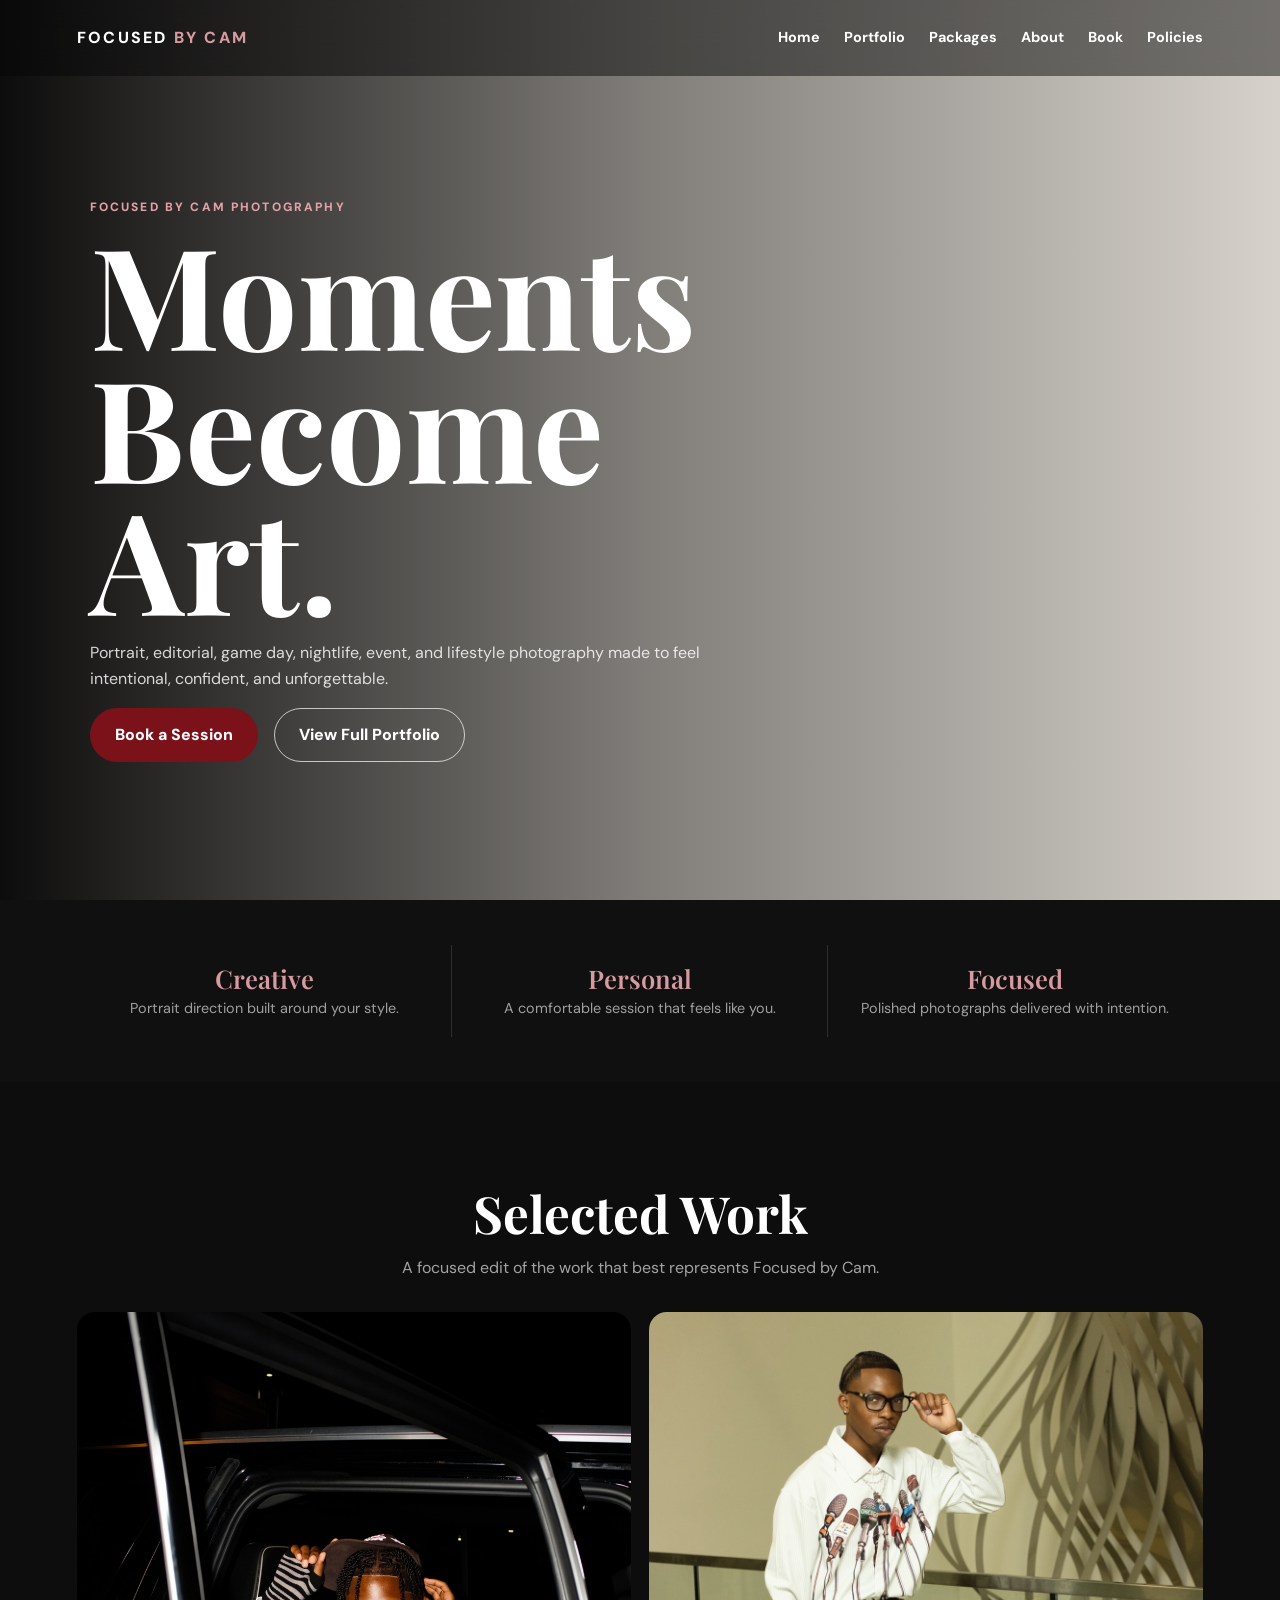
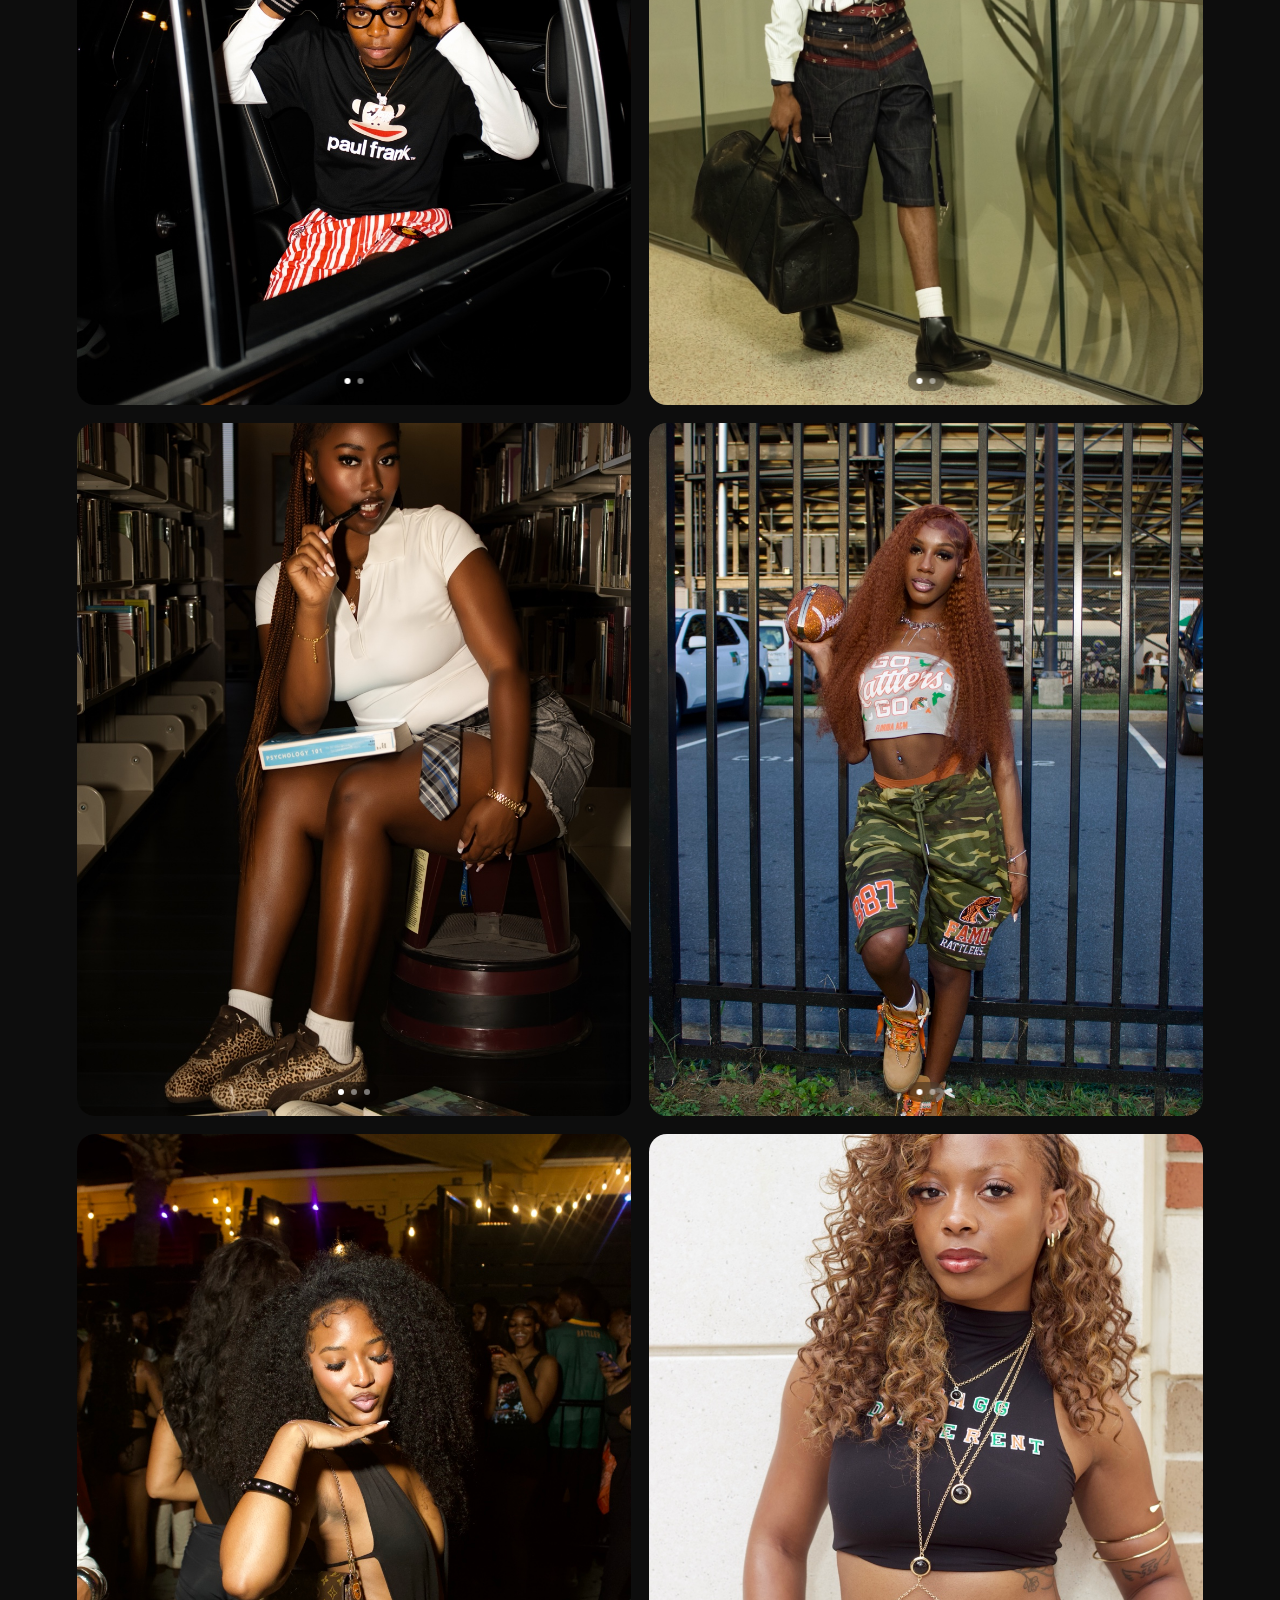
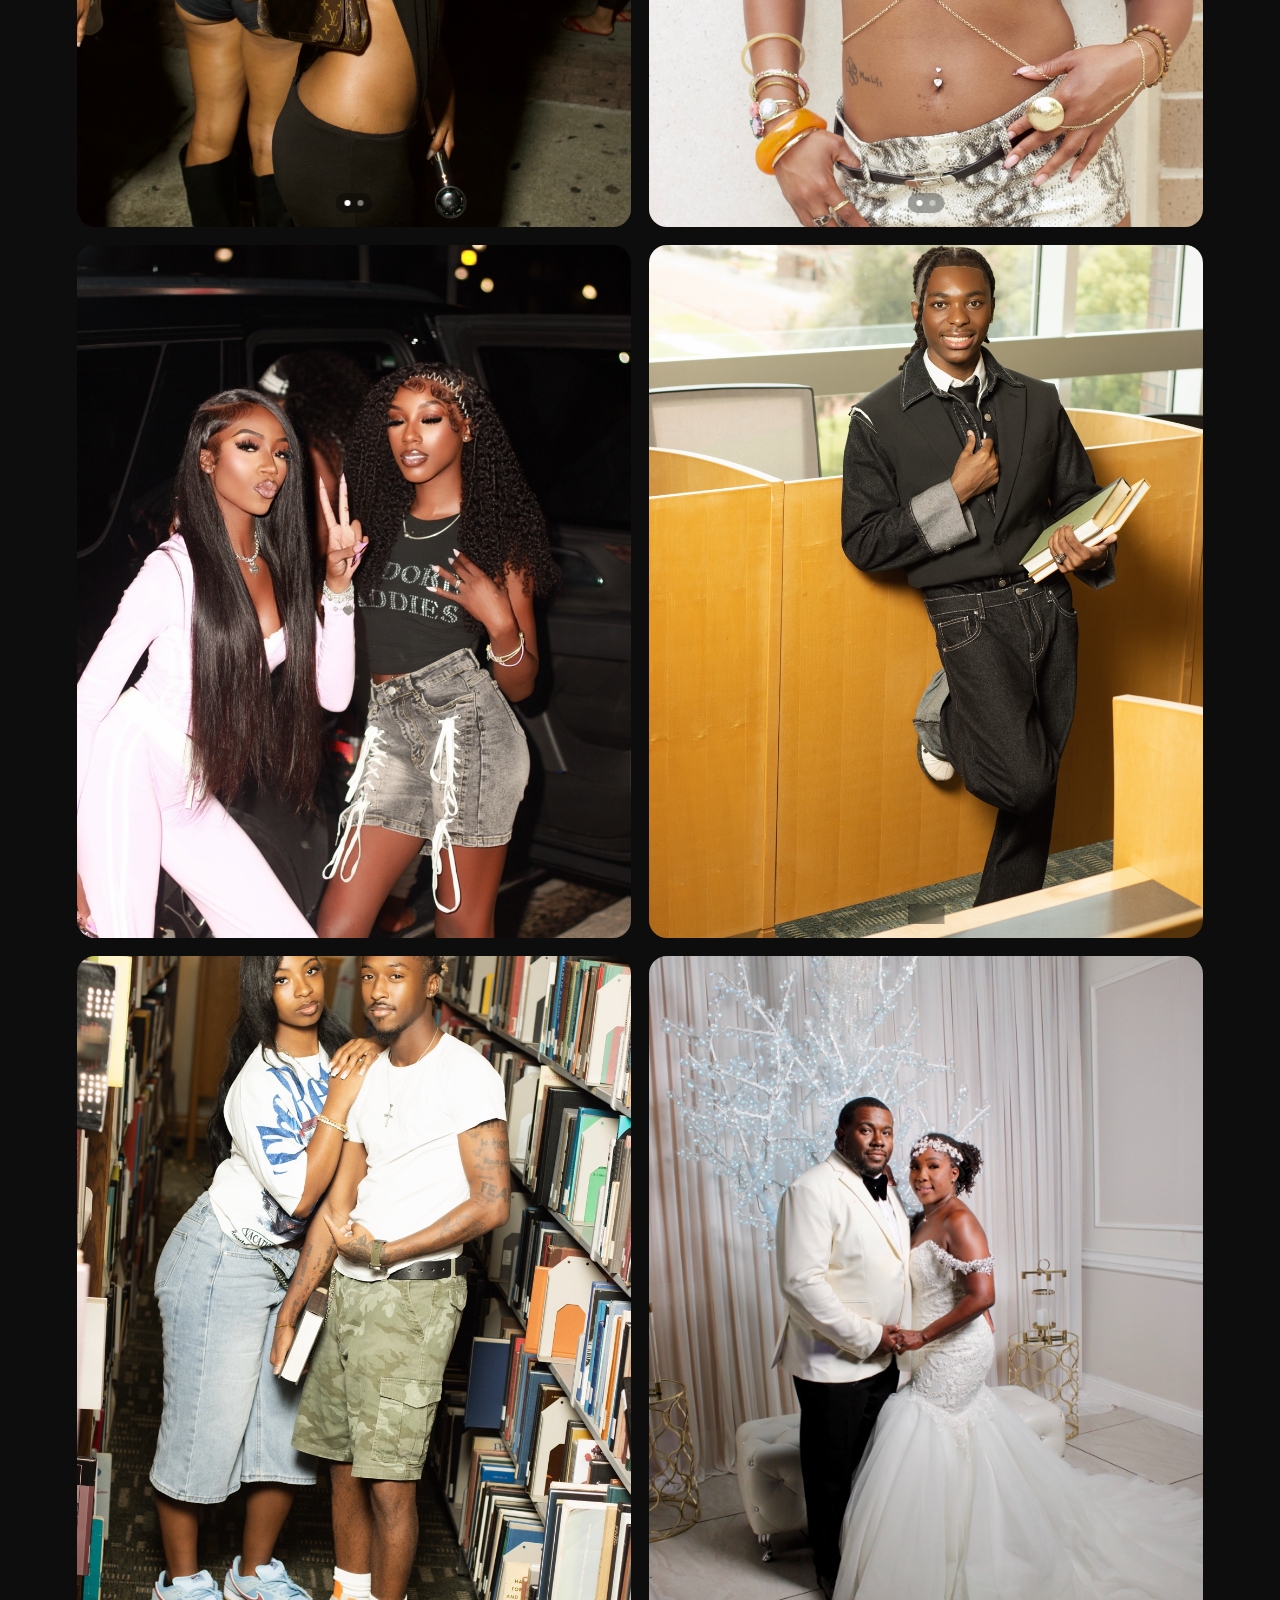
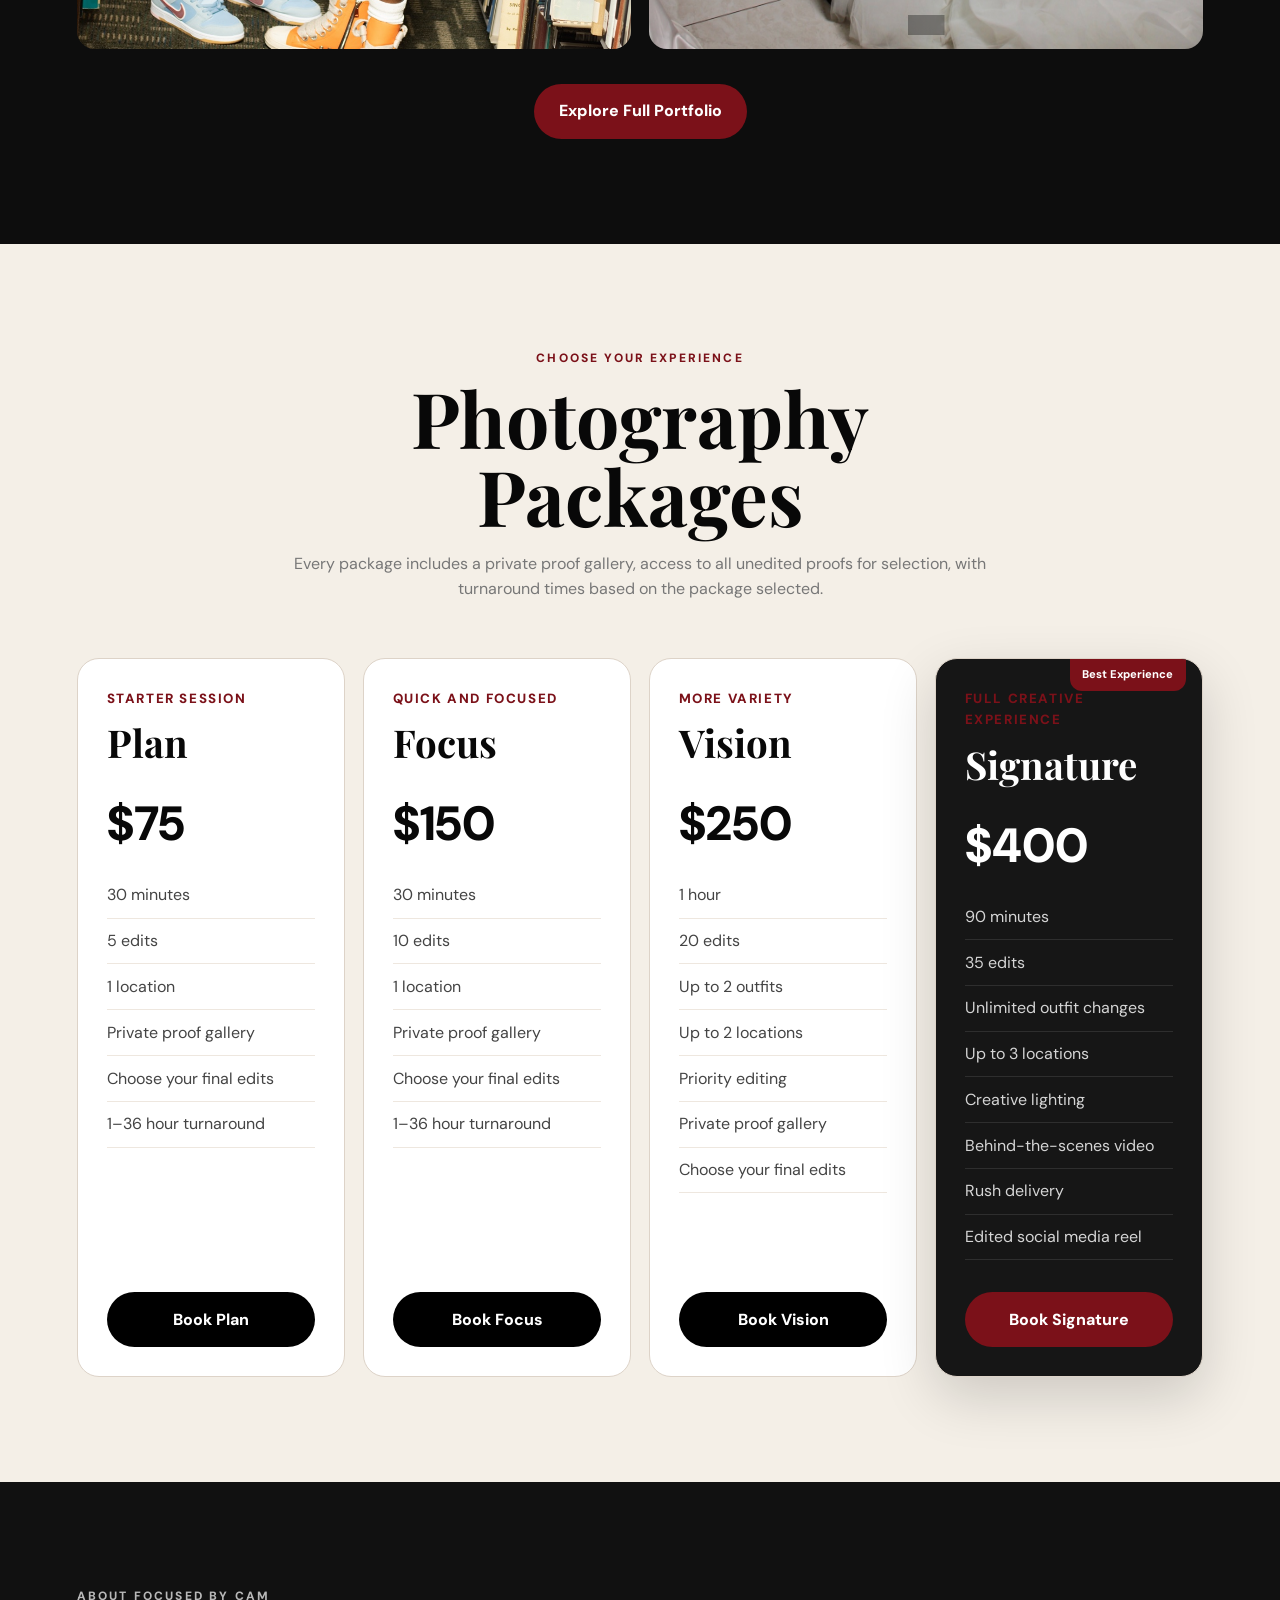
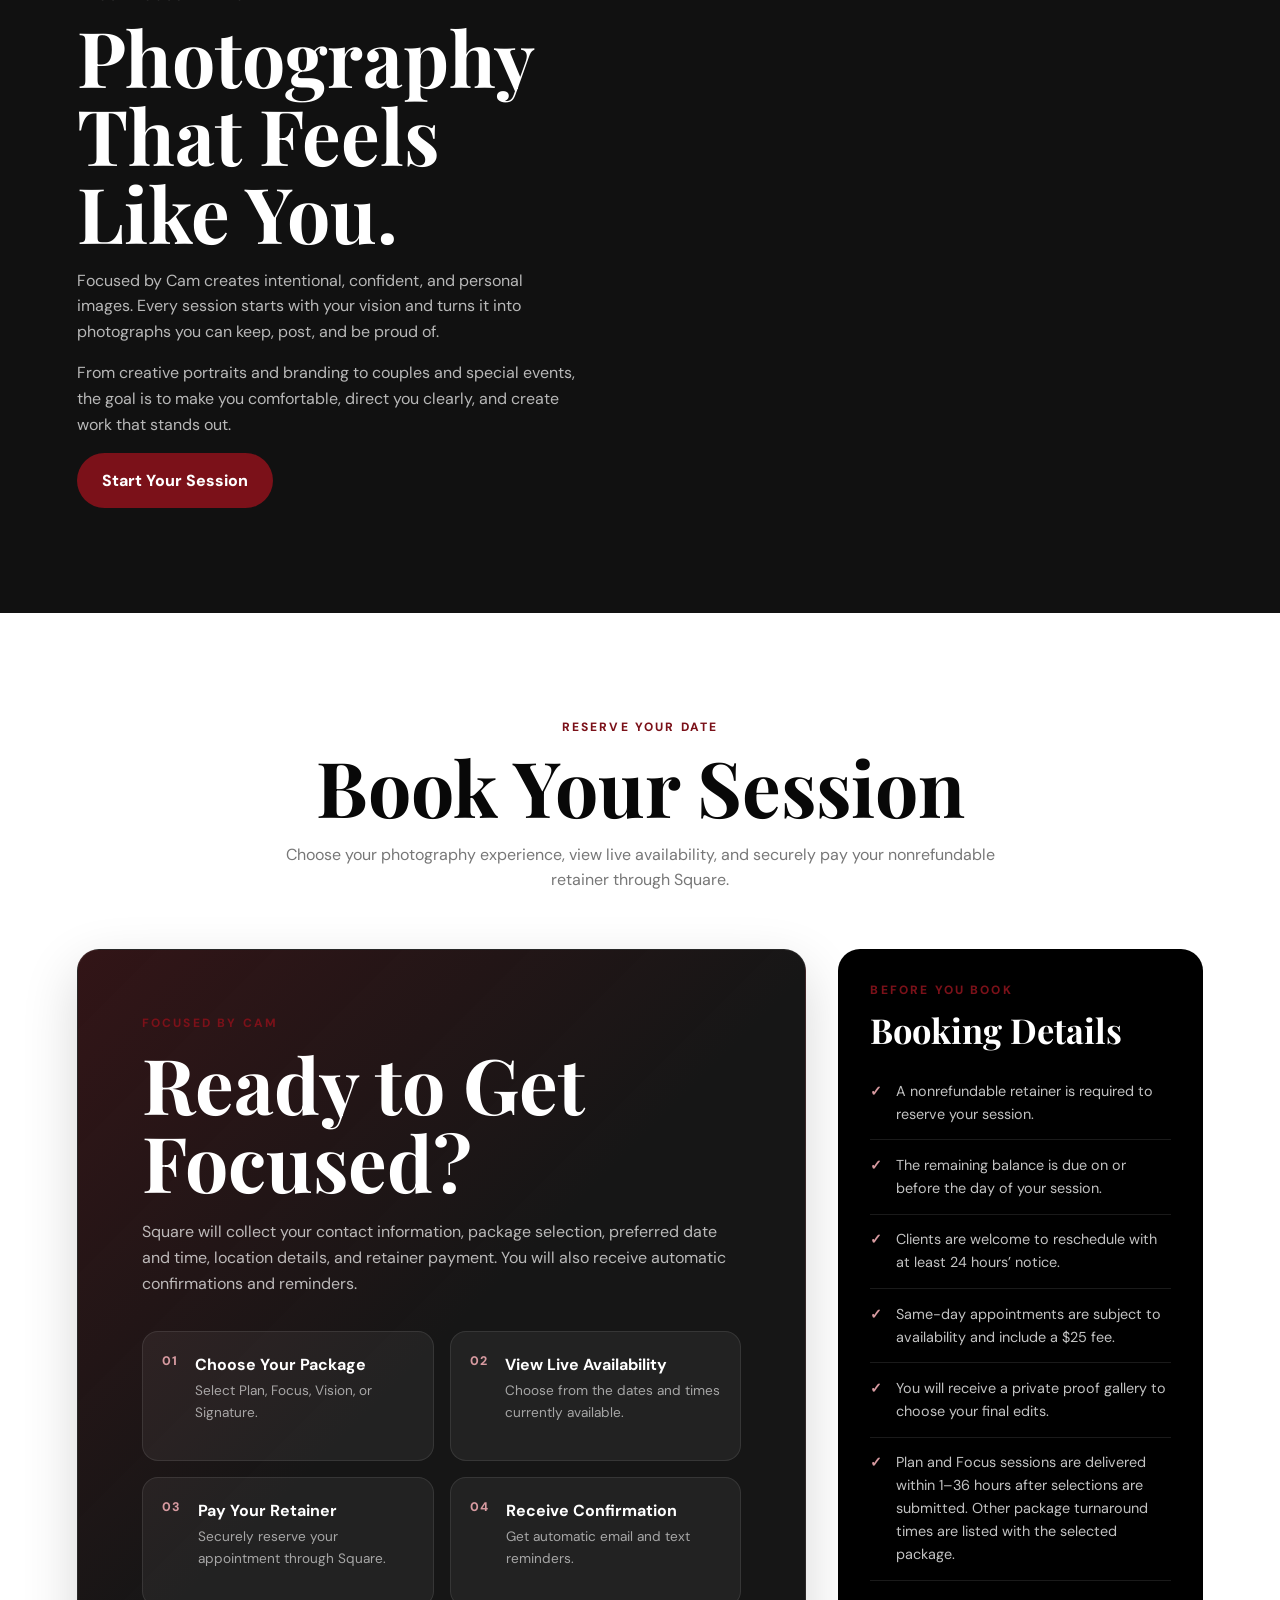
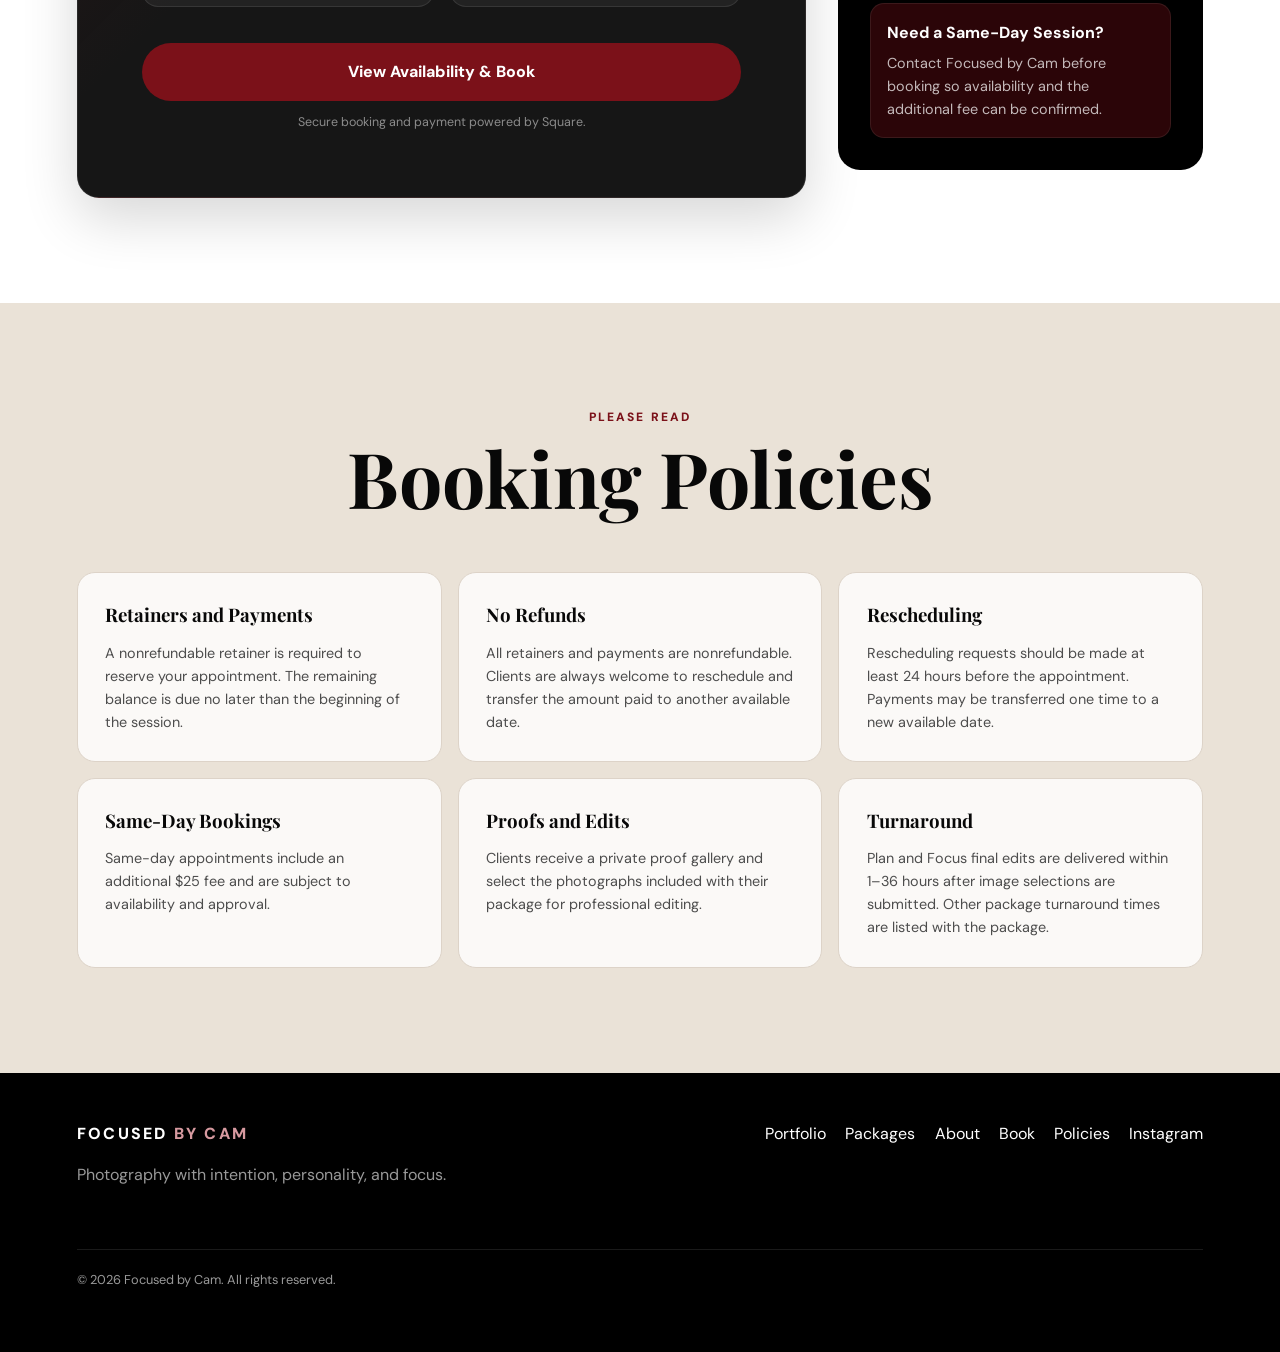
==== commit f107528f: "Add files via upload" ====
--- a/index.html
+++ b/index.html
@@ -1,18 +1,15 @@
 <!DOCTYPE html>
+<html lang="en">
 <head>
   <!-- Google tag (gtag.js) -->
-  <script async src="https://www.googletagmanager.com/gtag/js?id=G-YK03YW99QL"></script>
+  <script async src="https://www.googletagmanager.com/gtag/js?id=G-JEJF3GNY1X"></script>
   <script>
     window.dataLayer = window.dataLayer || [];
     function gtag(){dataLayer.push(arguments);}
     gtag('js', new Date());
+    gtag('config', 'G-JEJF3GNY1X');
+  </script>
 
-    gtag('config', 'G-YK03YW99QL');
-  </script>
- 
-
-<html lang="en">
-<head>
 <meta charset="utf-8"/>
 <meta content="width=device-width, initial-scale=1.0" name="viewport"/>
 <meta content="Focused by Cam creates portrait, editorial, game day, nightlife, event, couple, and wedding photography in Tallahassee." name="description"/>
@@ -87,32 +84,32 @@
 <section class="section dark home-showcase" id="portfolio">
 <div class="heading reveal"><h2>Selected Work</h2><p>A focused edit of the work that best represents Focused by Cam.</p></div>
 <div class="shoot-grid home-shoot-grid"><figure class="shoot-card reveal" data-caption="Car editorial" data-category="editorial nightlife">
-<div class="shoot-frame"><img alt="Focused by Cam photography" class="shoot-slide active" loading="lazy" src="images/IMG_4480(2).jpeg"/><img alt="Focused by Cam photography" class="shoot-slide" loading="lazy" src="images/IMG_4250(1)(1).jpeg"/></div>
+<div class="shoot-frame"><img alt="Focused by Cam photography" class="shoot-slide active" loading="lazy" src="IMG_4480(2).jpeg"/><img alt="Focused by Cam photography" class="shoot-slide" loading="lazy" src="IMG_4250(1)(1).jpeg"/></div>
 <div class="shoot-dots"><button aria-label="View photo 1" class="shoot-dot active" type="button"></button><button aria-label="View photo 2" class="shoot-dot" type="button"></button></div>
 </figure><figure class="shoot-card reveal" data-caption="Fashion portrait" data-category="editorial portrait">
-<div class="shoot-frame"><img alt="Focused by Cam photography" class="shoot-slide active" loading="lazy" src="images/8DD0E6ED-A5C0-4916-BFD2-F580A428AB6F.jpeg"/><img alt="Focused by Cam photography" class="shoot-slide" loading="lazy" src="images/IMG_3982.jpeg"/></div>
+<div class="shoot-frame"><img alt="Focused by Cam photography" class="shoot-slide active" loading="lazy" src="8DD0E6ED-A5C0-4916-BFD2-F580A428AB6F.jpeg"/><img alt="Focused by Cam photography" class="shoot-slide" loading="lazy" src="IMG_3982.jpeg"/></div>
 <div class="shoot-dots"><button aria-label="View photo 1" class="shoot-dot active" type="button"></button><button aria-label="View photo 2" class="shoot-dot" type="button"></button></div>
 </figure><figure class="shoot-card reveal" data-caption="Library editorial" data-category="editorial portrait">
-<div class="shoot-frame"><img alt="Focused by Cam photography" class="shoot-slide active" loading="lazy" src="images/IMG_3236(1).jpeg"/><img alt="Focused by Cam photography" class="shoot-slide" loading="lazy" src="images/IMG_3224.jpeg"/><img alt="Focused by Cam photography" class="shoot-slide" loading="lazy" src="images/IMG_3249.jpeg"/></div>
+<div class="shoot-frame"><img alt="Focused by Cam photography" class="shoot-slide active" loading="lazy" src="IMG_3236(1).jpeg"/><img alt="Focused by Cam photography" class="shoot-slide" loading="lazy" src="IMG_3224.jpeg"/><img alt="Focused by Cam photography" class="shoot-slide" loading="lazy" src="IMG_3249.jpeg"/></div>
 <div class="shoot-dots"><button aria-label="View photo 1" class="shoot-dot active" type="button"></button><button aria-label="View photo 2" class="shoot-dot" type="button"></button><button aria-label="View photo 3" class="shoot-dot" type="button"></button></div>
 </figure><figure class="shoot-card reveal" data-caption="Game day" data-category="gameday portrait">
-<div class="shoot-frame"><img alt="Focused by Cam photography" class="shoot-slide active" loading="lazy" src="images/IMG_4898.jpeg"/><img alt="Focused by Cam photography" class="shoot-slide" loading="lazy" src="images/IMG_4896.jpeg"/></div>
+<div class="shoot-frame"><img alt="Focused by Cam photography" class="shoot-slide active" loading="lazy" src="IMG_4898.jpeg"/><img alt="Focused by Cam photography" class="shoot-slide" loading="lazy" src="IMG_4896.jpeg"/></div>
 <div class="shoot-dots"><button aria-label="View photo 1" class="shoot-dot active" type="button"></button><button aria-label="View photo 2" class="shoot-dot" type="button"></button></div>
 </figure><figure class="shoot-card reveal" data-caption="After dark" data-category="nightlife portrait">
-<div class="shoot-frame"><img alt="Focused by Cam photography" class="shoot-slide active" loading="lazy" src="images/IMG_9962.jpeg"/><img alt="Focused by Cam photography" class="shoot-slide" loading="lazy" src="images/IMG_9960.jpeg"/></div>
+<div class="shoot-frame"><img alt="Focused by Cam photography" class="shoot-slide active" loading="lazy" src="IMG_9962.jpeg"/><img alt="Focused by Cam photography" class="shoot-slide" loading="lazy" src="IMG_9960.jpeg"/></div>
 <div class="shoot-dots"><button aria-label="View photo 1" class="shoot-dot active" type="button"></button><button aria-label="View photo 2" class="shoot-dot" type="button"></button></div>
 </figure><figure class="shoot-card reveal" data-caption="Beauty portrait" data-category="portrait">
-<div class="shoot-frame"><img alt="Focused by Cam photography" class="shoot-slide active" loading="lazy" src="images/IMG_4623.jpeg"/><img alt="Focused by Cam photography" class="shoot-slide" loading="lazy" src="images/IMG_4632.jpeg"/></div>
+<div class="shoot-frame"><img alt="Focused by Cam photography" class="shoot-slide active" loading="lazy" src="IMG_4623.jpeg"/><img alt="Focused by Cam photography" class="shoot-slide" loading="lazy" src="IMG_4632.jpeg"/></div>
 <div class="shoot-dots"><button aria-label="View photo 1" class="shoot-dot active" type="button"></button><button aria-label="View photo 2" class="shoot-dot" type="button"></button></div>
 </figure><figure class="shoot-card reveal" data-caption="Nightlife" data-category="nightlife events">
-<div class="shoot-frame"><img alt="Focused by Cam photography" class="shoot-slide active" loading="lazy" src="images/IMG_2844.jpeg"/></div>
+<div class="shoot-frame"><img alt="Focused by Cam photography" class="shoot-slide active" loading="lazy" src="IMG_2844.jpeg"/></div>
 </figure><figure class="shoot-card reveal" data-caption="Library fashion" data-category="editorial portrait">
-<div class="shoot-frame"><img alt="Focused by Cam photography" class="shoot-slide active" loading="lazy" src="images/IMG_3583.jpeg"/><img alt="Focused by Cam photography" class="shoot-slide" loading="lazy" src="images/IMG_3564.jpeg"/></div>
+<div class="shoot-frame"><img alt="Focused by Cam photography" class="shoot-slide active" loading="lazy" src="IMG_3583.jpeg"/><img alt="Focused by Cam photography" class="shoot-slide" loading="lazy" src="IMG_3564.jpeg"/></div>
 <div class="shoot-dots"><button aria-label="View photo 1" class="shoot-dot active" type="button"></button><button aria-label="View photo 2" class="shoot-dot" type="button"></button></div>
 </figure><figure class="shoot-card reveal" data-caption="Couples" data-category="couples portrait">
-<div class="shoot-frame"><img alt="Focused by Cam photography" class="shoot-slide active" loading="lazy" src="images/IMG_3791.jpeg"/></div>
+<div class="shoot-frame"><img alt="Focused by Cam photography" class="shoot-slide active" loading="lazy" src="IMG_3791.jpeg"/></div>
 </figure><figure class="shoot-card reveal" data-caption="Wedding" data-category="wedding couples">
-<div class="shoot-frame"><img alt="Focused by Cam photography" class="shoot-slide active" loading="lazy" src="images/wedding-portrait.jpg"/><img alt="Focused by Cam photography" class="shoot-slide" loading="lazy" src="images/wedding-kiss.jpg"/></div>
+<div class="shoot-frame"><img alt="Focused by Cam photography" class="shoot-slide active" loading="lazy" src="wedding-portrait.jpg"/><img alt="Focused by Cam photography" class="shoot-slide" loading="lazy" src="wedding-kiss.jpg"/></div>
 <div class="shoot-dots"><button aria-label="View photo 1" class="shoot-dot active" type="button"></button><button aria-label="View photo 2" class="shoot-dot" type="button"></button></div>
 </figure></div><div class="portfolio-cta reveal"><a class="btn accent" href="portfolio.html">Explore Full Portfolio</a></div>
 </section>
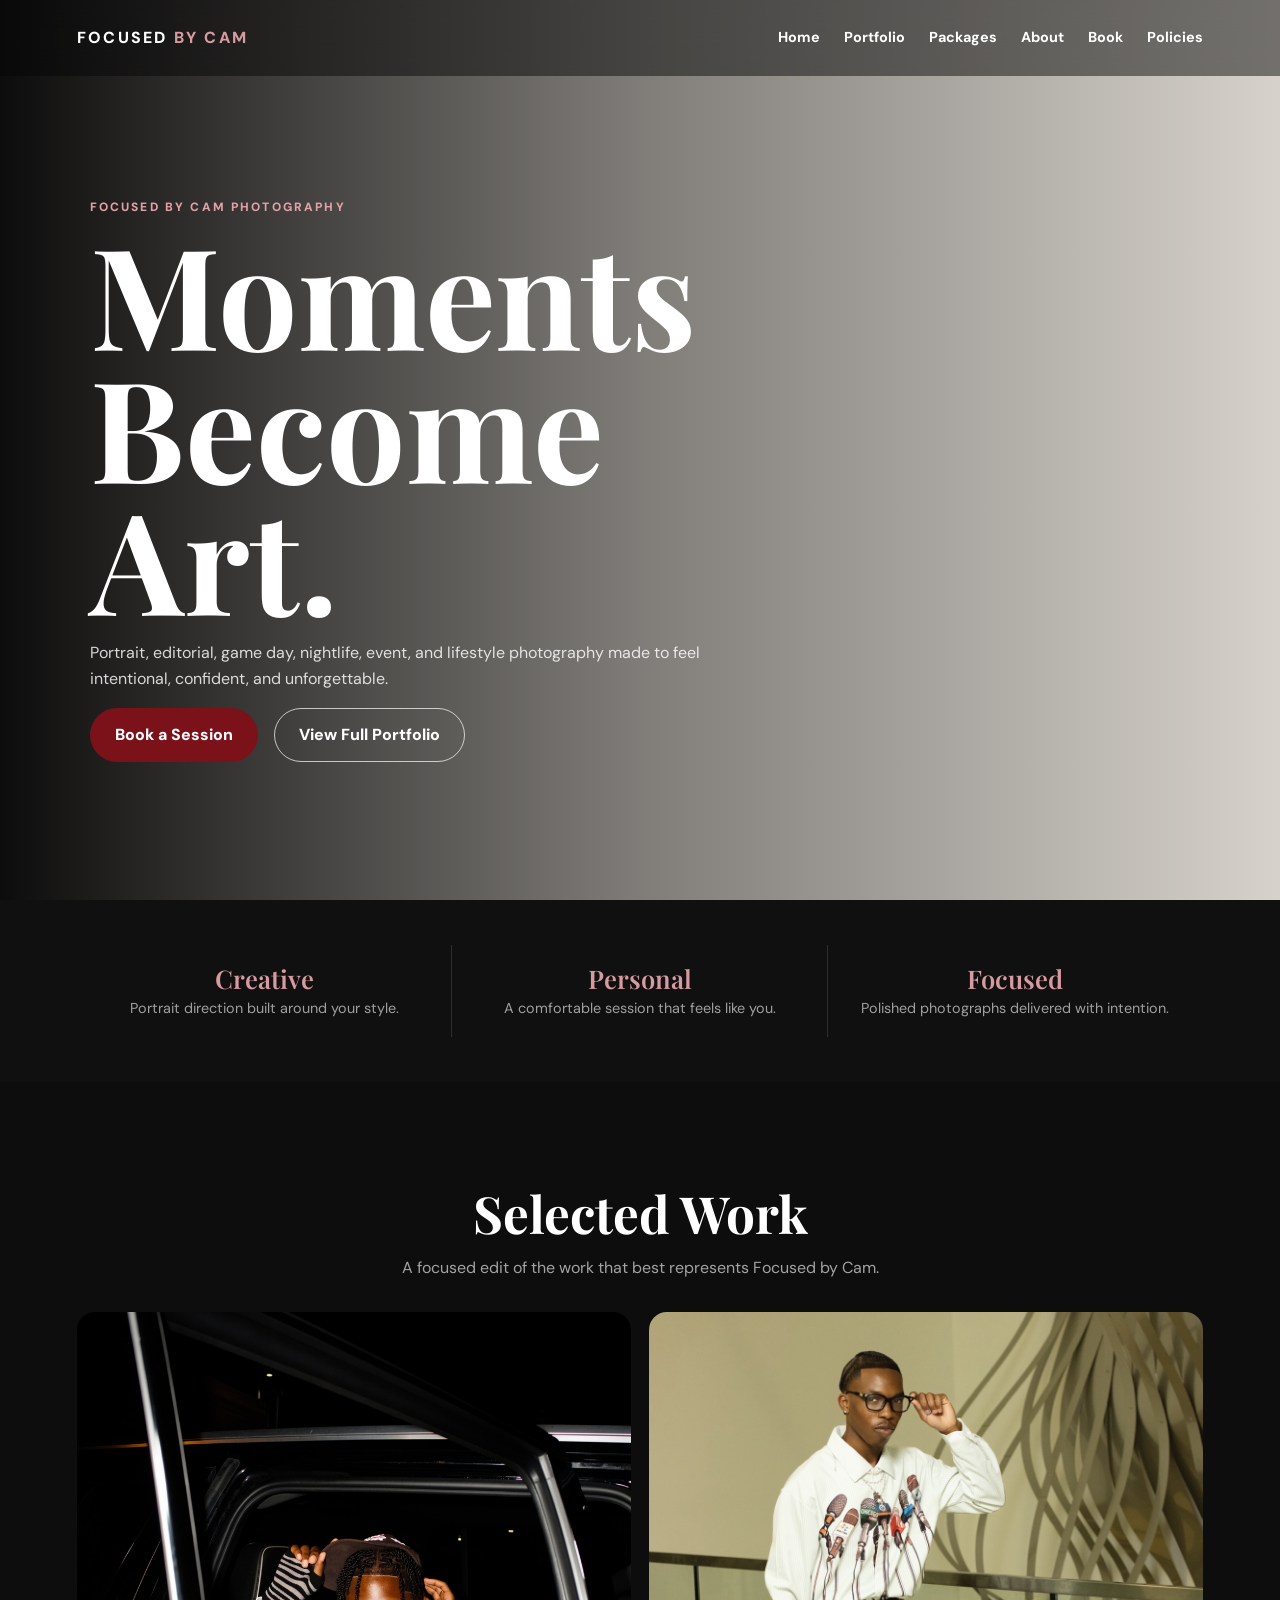
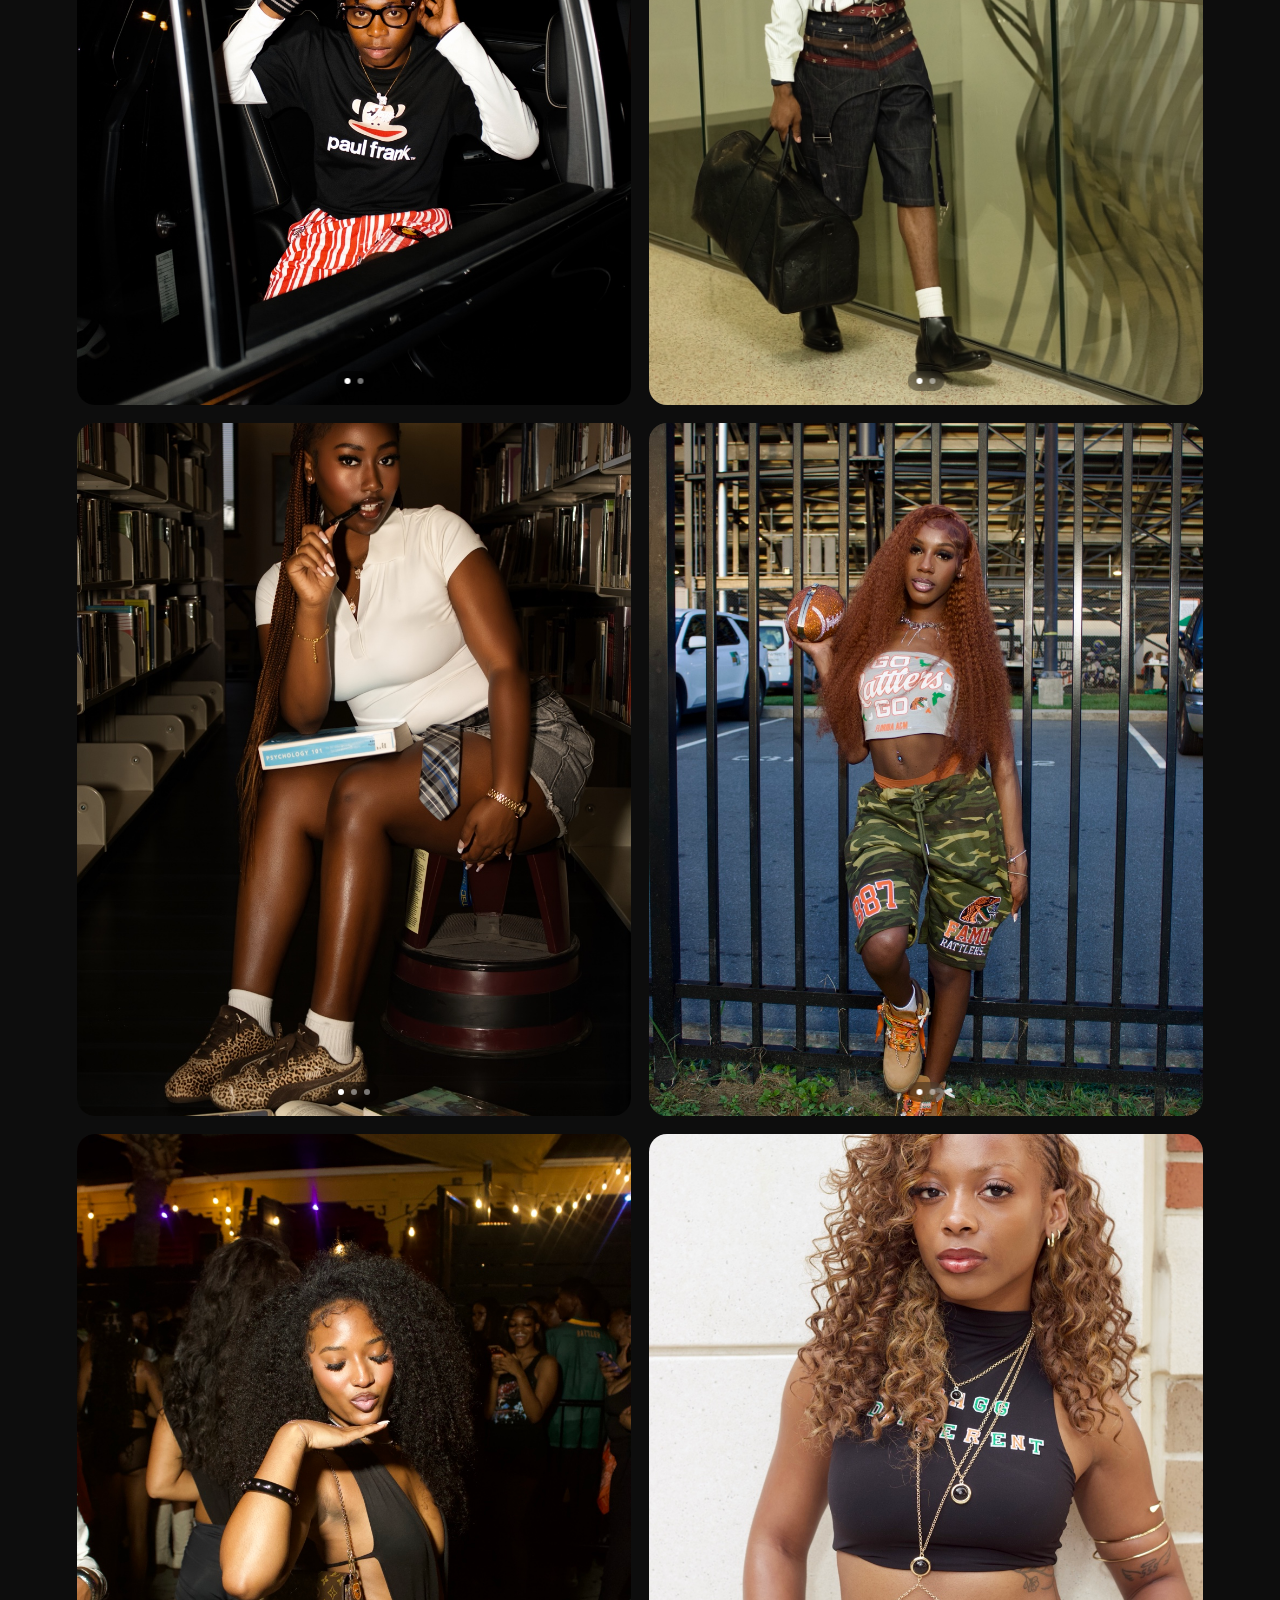
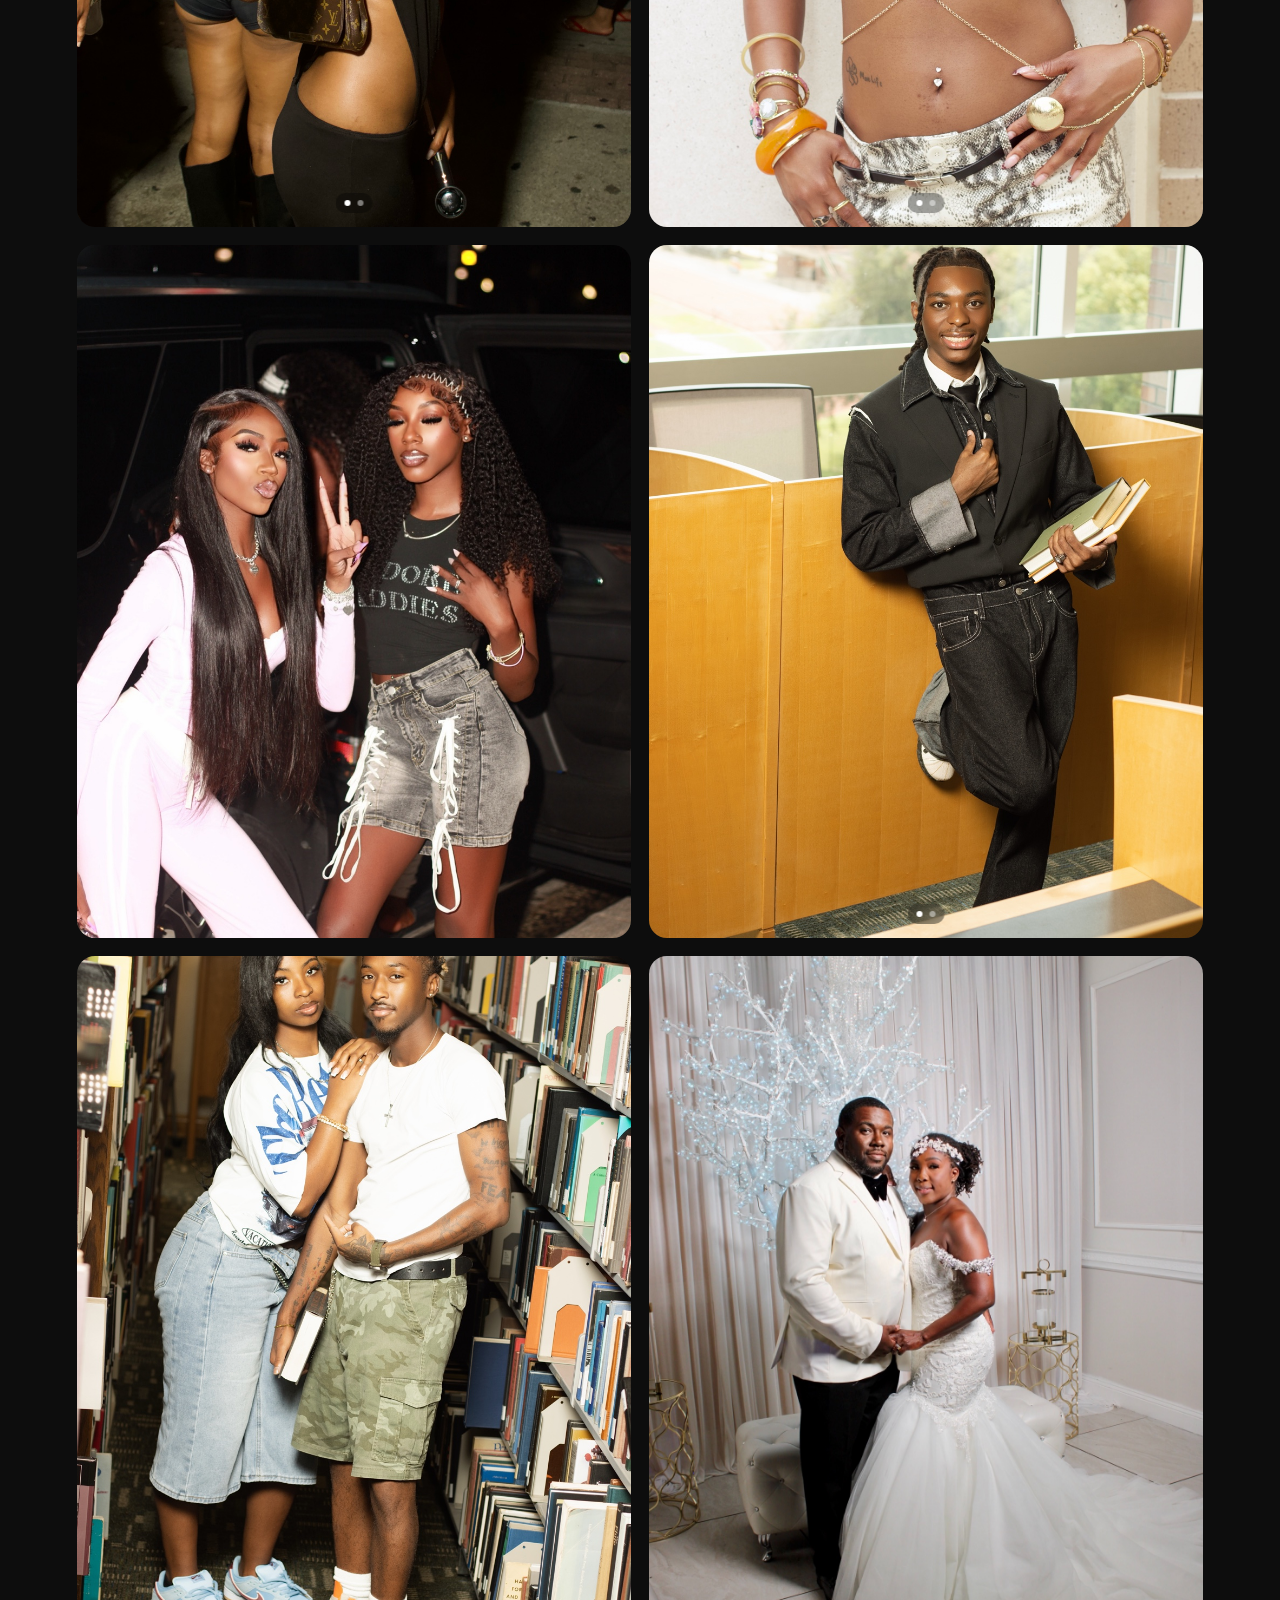
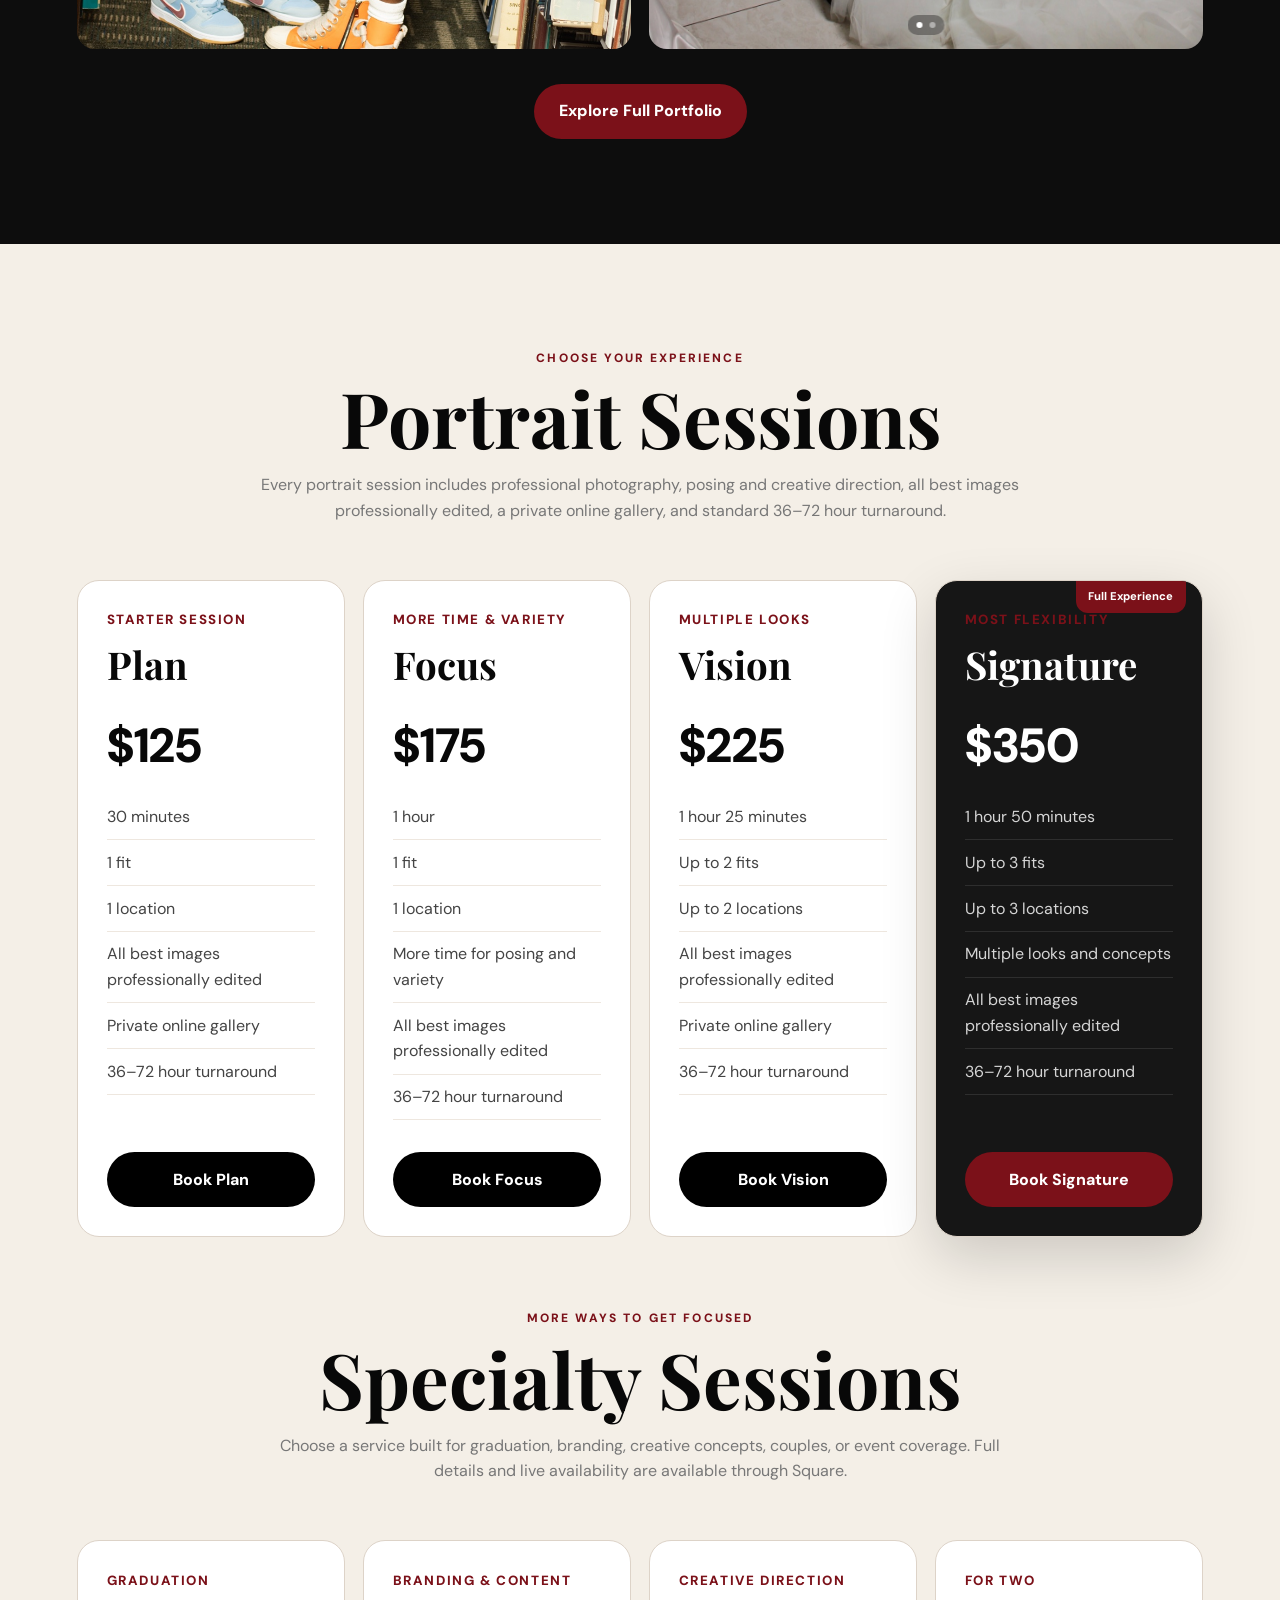
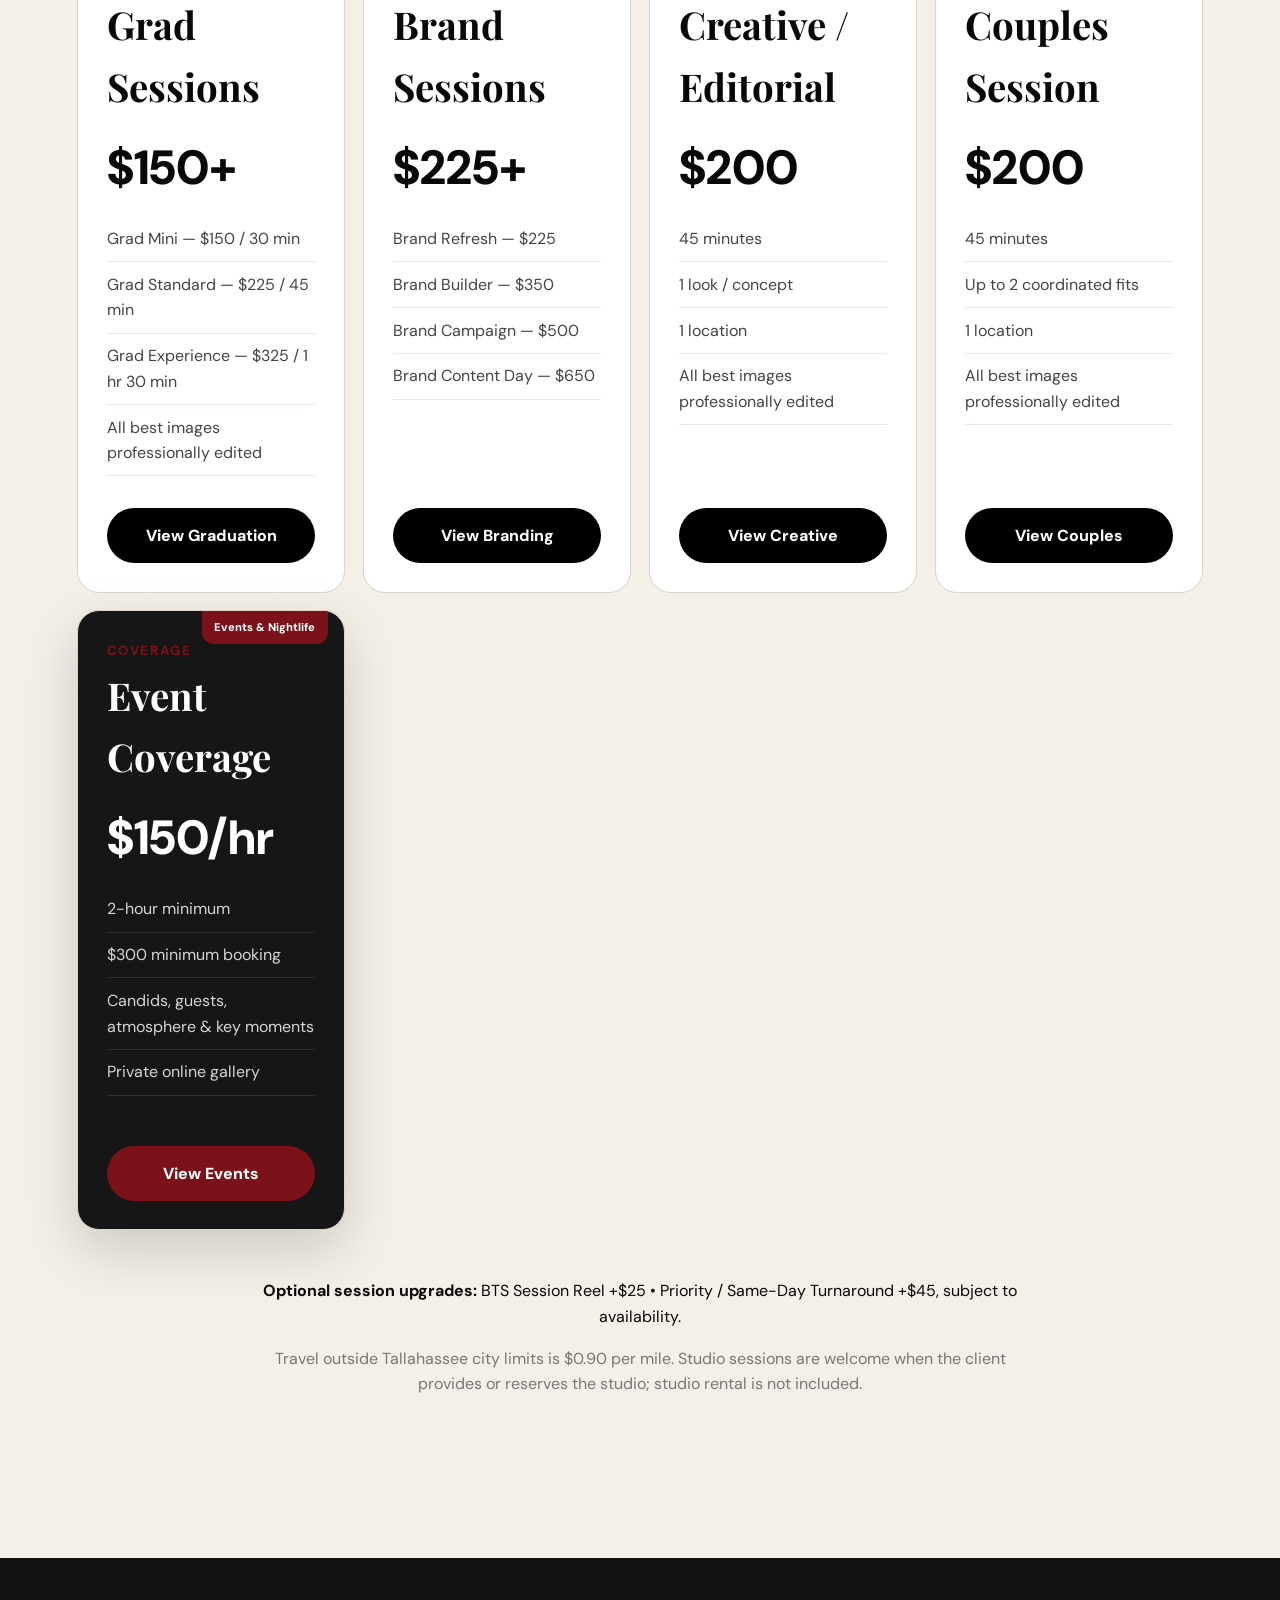
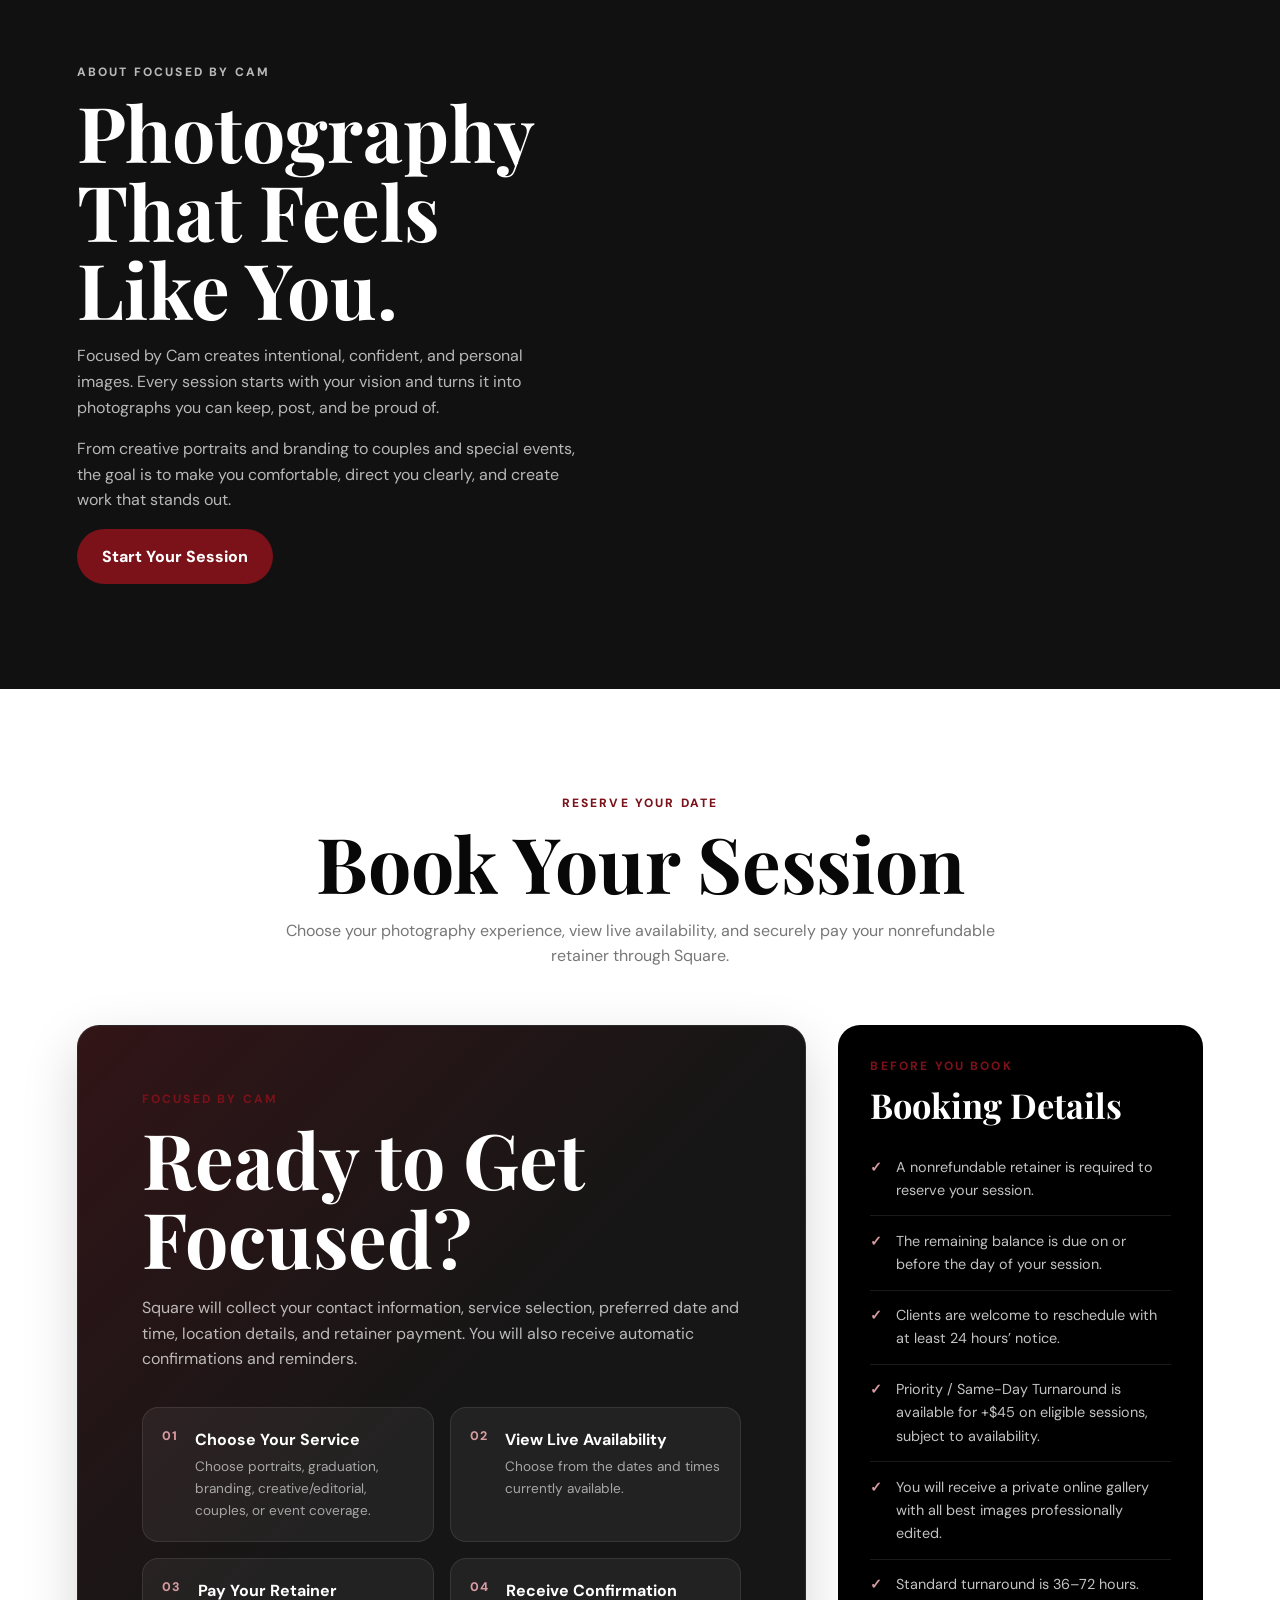
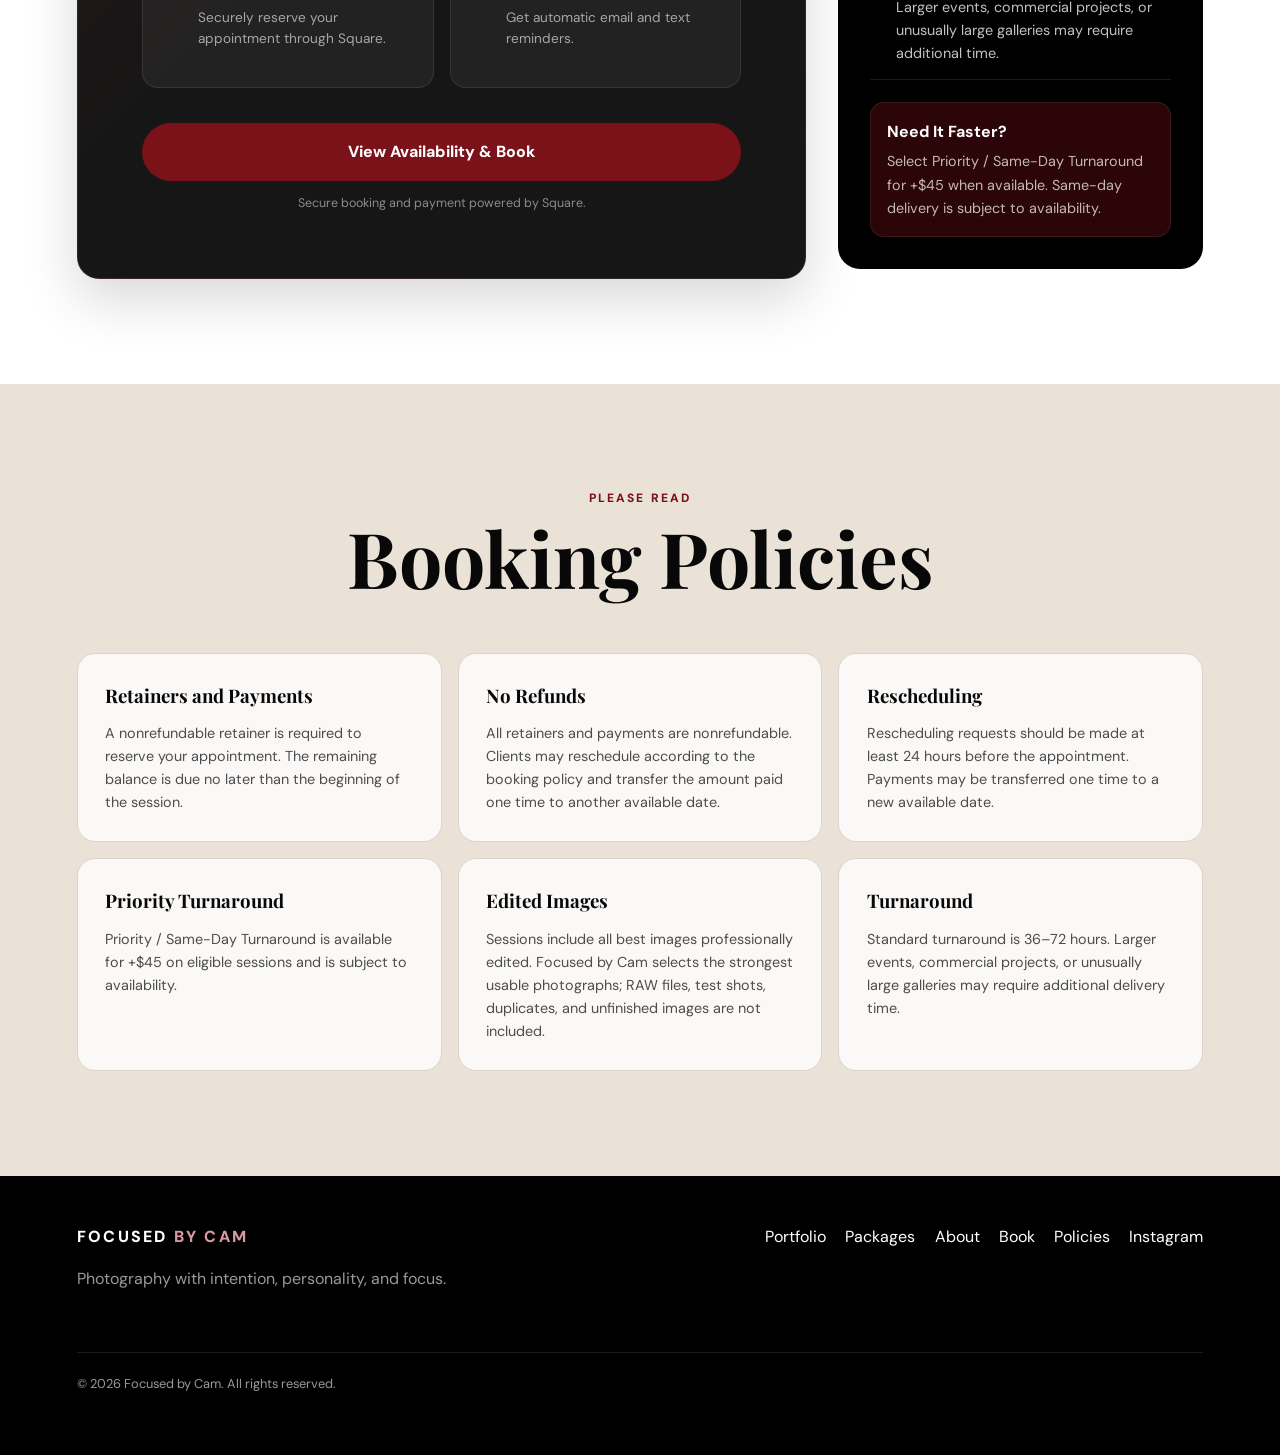
==== commit 1f478167: "Add files via upload" ====
--- a/index.html
+++ b/index.html
@@ -9,10 +9,9 @@
     gtag('js', new Date());
     gtag('config', 'G-JEJF3GNY1X');
   </script>
-
 <meta charset="utf-8"/>
 <meta content="width=device-width, initial-scale=1.0" name="viewport"/>
-<meta content="Focused by Cam creates portrait, editorial, game day, nightlife, event, couple, and wedding photography in Tallahassee." name="description"/>
+<meta content="Focused by Cam creates portrait, graduation, branding, editorial, couples, game day, nightlife, and event photography in Tallahassee." name="description"/>
 <title>Focused by Cam | Portrait, Editorial &amp; Event Photography</title>
 <link href="https://fonts.googleapis.com" rel="preconnect"/>
 <link crossorigin="" href="https://fonts.gstatic.com" rel="preconnect"/>
@@ -115,99 +114,92 @@
 </section>
 <section class="section" id="packages">
 <div class="heading reveal">
-<p class="eyebrow">
-          Choose Your Experience
-        </p>
-<h2>
-          Photography Packages
-        </h2>
-<p>
-          Every package includes a private proof gallery,
-          access to all unedited proofs for selection,
-          with turnaround times based on the package selected.
-        </p>
+<p class="eyebrow">Choose Your Experience</p>
+<h2>Portrait Sessions</h2>
+<p>Every portrait session includes professional photography, posing and creative direction, all best images professionally edited, a private online gallery, and standard 36–72 hour turnaround.</p>
 </div>
 <div class="packages">
 <article class="package reveal">
 <div class="pkg-body">
 <small>Starter Session</small>
 <h3>Plan</h3>
-<p class="price">$75</p>
+<p class="price">$125</p>
 <ul>
 <li>30 minutes</li>
-<li>5 edits</li>
+<li>1 fit</li>
 <li>1 location</li>
-<li>Private proof gallery</li>
-<li>Choose your final edits</li>
-<li>1–36 hour turnaround</li>
+<li>All best images professionally edited</li>
+<li>Private online gallery</li>
+<li>36–72 hour turnaround</li>
 </ul>
-<button class="btn darkbtn choose" data-package="Plan" type="button">
-              Book Plan
-            </button>
+<button class="btn darkbtn choose" data-package="Plan" type="button">Book Plan</button>
 </div>
 </article>
 <article class="package reveal">
 <div class="pkg-body">
-<small>Quick and Focused</small>
+<small>More Time &amp; Variety</small>
 <h3>Focus</h3>
-<p class="price">$150</p>
+<p class="price">$175</p>
 <ul>
-<li>30 minutes</li>
-<li>10 edits</li>
+<li>1 hour</li>
+<li>1 fit</li>
 <li>1 location</li>
-<li>Private proof gallery</li>
-<li>Choose your final edits</li>
-<li>1–36 hour turnaround</li>
+<li>More time for posing and variety</li>
+<li>All best images professionally edited</li>
+<li>36–72 hour turnaround</li>
 </ul>
-<button class="btn darkbtn choose" data-package="Focus" type="button">
-              Book Focus
-            </button>
+<button class="btn darkbtn choose" data-package="Focus" type="button">Book Focus</button>
 </div>
 </article>
 <article class="package reveal">
 <div class="pkg-body">
-<small>More Variety</small>
+<small>Multiple Looks</small>
 <h3>Vision</h3>
-<p class="price">$250</p>
+<p class="price">$225</p>
 <ul>
-<li>1 hour</li>
-<li>20 edits</li>
-<li>Up to 2 outfits</li>
+<li>1 hour 25 minutes</li>
+<li>Up to 2 fits</li>
 <li>Up to 2 locations</li>
-<li>Priority editing</li>
-<li>Private proof gallery</li>
-<li>Choose your final edits</li>
+<li>All best images professionally edited</li>
+<li>Private online gallery</li>
+<li>36–72 hour turnaround</li>
 </ul>
-<button class="btn darkbtn choose" data-package="Vision" type="button">
-              Book Vision
-            </button>
+<button class="btn darkbtn choose" data-package="Vision" type="button">Book Vision</button>
 </div>
 </article>
 <article class="package featured reveal">
-<div class="badge">
-            Best Experience
-          </div>
+<div class="badge">Full Experience</div>
 <div class="pkg-body">
-<small>
-              Full Creative Experience
-            </small>
+<small>Most Flexibility</small>
 <h3>Signature</h3>
-<p class="price">$400</p>
+<p class="price">$350</p>
 <ul>
-<li>90 minutes</li>
-<li>35 edits</li>
-<li>Unlimited outfit changes</li>
+<li>1 hour 50 minutes</li>
+<li>Up to 3 fits</li>
 <li>Up to 3 locations</li>
-<li>Creative lighting</li>
-<li>Behind-the-scenes video</li>
-<li>Rush delivery</li>
-<li>Edited social media reel</li>
+<li>Multiple looks and concepts</li>
+<li>All best images professionally edited</li>
+<li>36–72 hour turnaround</li>
 </ul>
-<button class="btn accent choose" data-package="Signature" type="button">
-              Book Signature
-            </button>
-</div>
-</article>
+<button class="btn accent choose" data-package="Signature" type="button">Book Signature</button>
+</div>
+</article>
+</div>
+<div class="heading reveal" style="margin-top:72px;">
+<p class="eyebrow">More Ways to Get Focused</p>
+<h2>Specialty Sessions</h2>
+<p>Choose a service built for graduation, branding, creative concepts, couples, or event coverage. Full details and live availability are available through Square.</p>
+</div>
+<div class="packages">
+<article class="package reveal"><div class="pkg-body"><small>Graduation</small><h3>Grad Sessions</h3><p class="price">$150+</p><ul><li>Grad Mini — $150 / 30 min</li><li>Grad Standard — $225 / 45 min</li><li>Grad Experience — $325 / 1 hr 30 min</li><li>All best images professionally edited</li></ul><a class="btn darkbtn" href="#booking">View Graduation</a></div></article>
+<article class="package reveal"><div class="pkg-body"><small>Branding &amp; Content</small><h3>Brand Sessions</h3><p class="price">$225+</p><ul><li>Brand Refresh — $225</li><li>Brand Builder — $350</li><li>Brand Campaign — $500</li><li>Brand Content Day — $650</li></ul><a class="btn darkbtn" href="#booking">View Branding</a></div></article>
+<article class="package reveal"><div class="pkg-body"><small>Creative Direction</small><h3>Creative / Editorial</h3><p class="price">$200</p><ul><li>45 minutes</li><li>1 look / concept</li><li>1 location</li><li>All best images professionally edited</li></ul><a class="btn darkbtn" href="#booking">View Creative</a></div></article>
+<article class="package reveal"><div class="pkg-body"><small>For Two</small><h3>Couples Session</h3><p class="price">$200</p><ul><li>45 minutes</li><li>Up to 2 coordinated fits</li><li>1 location</li><li>All best images professionally edited</li></ul><a class="btn darkbtn" href="#booking">View Couples</a></div></article>
+<article class="package featured reveal"><div class="badge">Events &amp; Nightlife</div><div class="pkg-body"><small>Coverage</small><h3>Event Coverage</h3><p class="price">$150/hr</p><ul><li>2-hour minimum</li><li>$300 minimum booking</li><li>Candids, guests, atmosphere &amp; key moments</li><li>Private online gallery</li></ul><a class="btn accent" href="#booking">View Events</a></div></article>
+</div>
+<div class="heading reveal" style="margin-top:48px;">
+<p><strong>Optional session upgrades:</strong> BTS Session Reel +$25 • Priority / Same-Day Turnaround +$45, subject to availability.</p>
+<p>Travel outside Tallahassee city limits is $0.90 per mile. Studio sessions are welcome when the client provides or reserves the studio; studio rental is not included.</p>
 </div>
 </section>
 <section class="section about" id="about">
@@ -259,7 +251,7 @@
           </h3>
 <p class="square-booking-text">
             Square will collect your contact information,
-            package selection, preferred date and time,
+            service selection, preferred date and time,
             location details, and retainer payment.
             You will also receive automatic confirmations
             and reminders.
@@ -269,10 +261,10 @@
 <span>01</span>
 <div>
 <strong>
-                  Choose Your Package
+                  Choose Your Service
                 </strong>
 <p>
-                  Select Plan, Focus, Vision, or Signature.
+                  Choose portraits, graduation, branding, creative/editorial, couples, or event coverage.
                 </p>
 </div>
 </div>
@@ -338,27 +330,25 @@
               with at least 24 hours’ notice.
             </li>
 <li>
-              Same-day appointments are subject
-              to availability and include a $25 fee.
-            </li>
-<li>
-              You will receive a private proof gallery
-              to choose your final edits.
-            </li>
-<li>
-              Plan and Focus sessions are delivered within 1–36 hours
-              after selections are submitted. Other package turnaround times
-              are listed with the selected package.
+              Priority / Same-Day Turnaround is available
+              for +$45 on eligible sessions, subject to availability.
+            </li>
+<li>
+              You will receive a private online gallery with
+              all best images professionally edited.
+            </li>
+<li>
+              Standard turnaround is 36–72 hours. Larger events, commercial
+              projects, or unusually large galleries may require additional time.
             </li>
 </ul>
 <div class="same-day-notice">
 <strong>
-              Need a Same-Day Session?
+              Need It Faster?
             </strong>
 <p>
-              Contact Focused by Cam before booking
-              so availability and the additional fee
-              can be confirmed.
+              Select Priority / Same-Day Turnaround for +$45 when available.
+              Same-day delivery is subject to availability.
             </p>
 </div>
 </aside>
@@ -391,8 +381,8 @@
           </h3>
 <p>
             All retainers and payments are nonrefundable.
-            Clients are always welcome to reschedule and
-            transfer the amount paid to another available date.
+            Clients may reschedule according to the booking policy and
+            transfer the amount paid one time to another available date.
           </p>
 </article>
 <article class="reveal">
@@ -407,21 +397,21 @@
 </article>
 <article class="reveal">
 <h3>
-            Same-Day Bookings
-          </h3>
-<p>
-            Same-day appointments include an additional
-            $25 fee and are subject to availability and approval.
-          </p>
-</article>
-<article class="reveal">
-<h3>
-            Proofs and Edits
-          </h3>
-<p>
-            Clients receive a private proof gallery and
-            select the photographs included with their
-            package for professional editing.
+            Priority Turnaround
+          </h3>
+<p>
+            Priority / Same-Day Turnaround is available for +$45
+            on eligible sessions and is subject to availability.
+          </p>
+</article>
+<article class="reveal">
+<h3>
+            Edited Images
+          </h3>
+<p>
+            Sessions include all best images professionally edited.
+            Focused by Cam selects the strongest usable photographs;
+            RAW files, test shots, duplicates, and unfinished images are not included.
           </p>
 </article>
 <article class="reveal">
@@ -429,9 +419,8 @@
             Turnaround
           </h3>
 <p>
-            Plan and Focus final edits are delivered within
-            1–36 hours after image selections are submitted.
-            Other package turnaround times are listed with the package.
+            Standard turnaround is 36–72 hours. Larger events, commercial
+            projects, or unusually large galleries may require additional delivery time.
           </p>
 </article>
 </div>
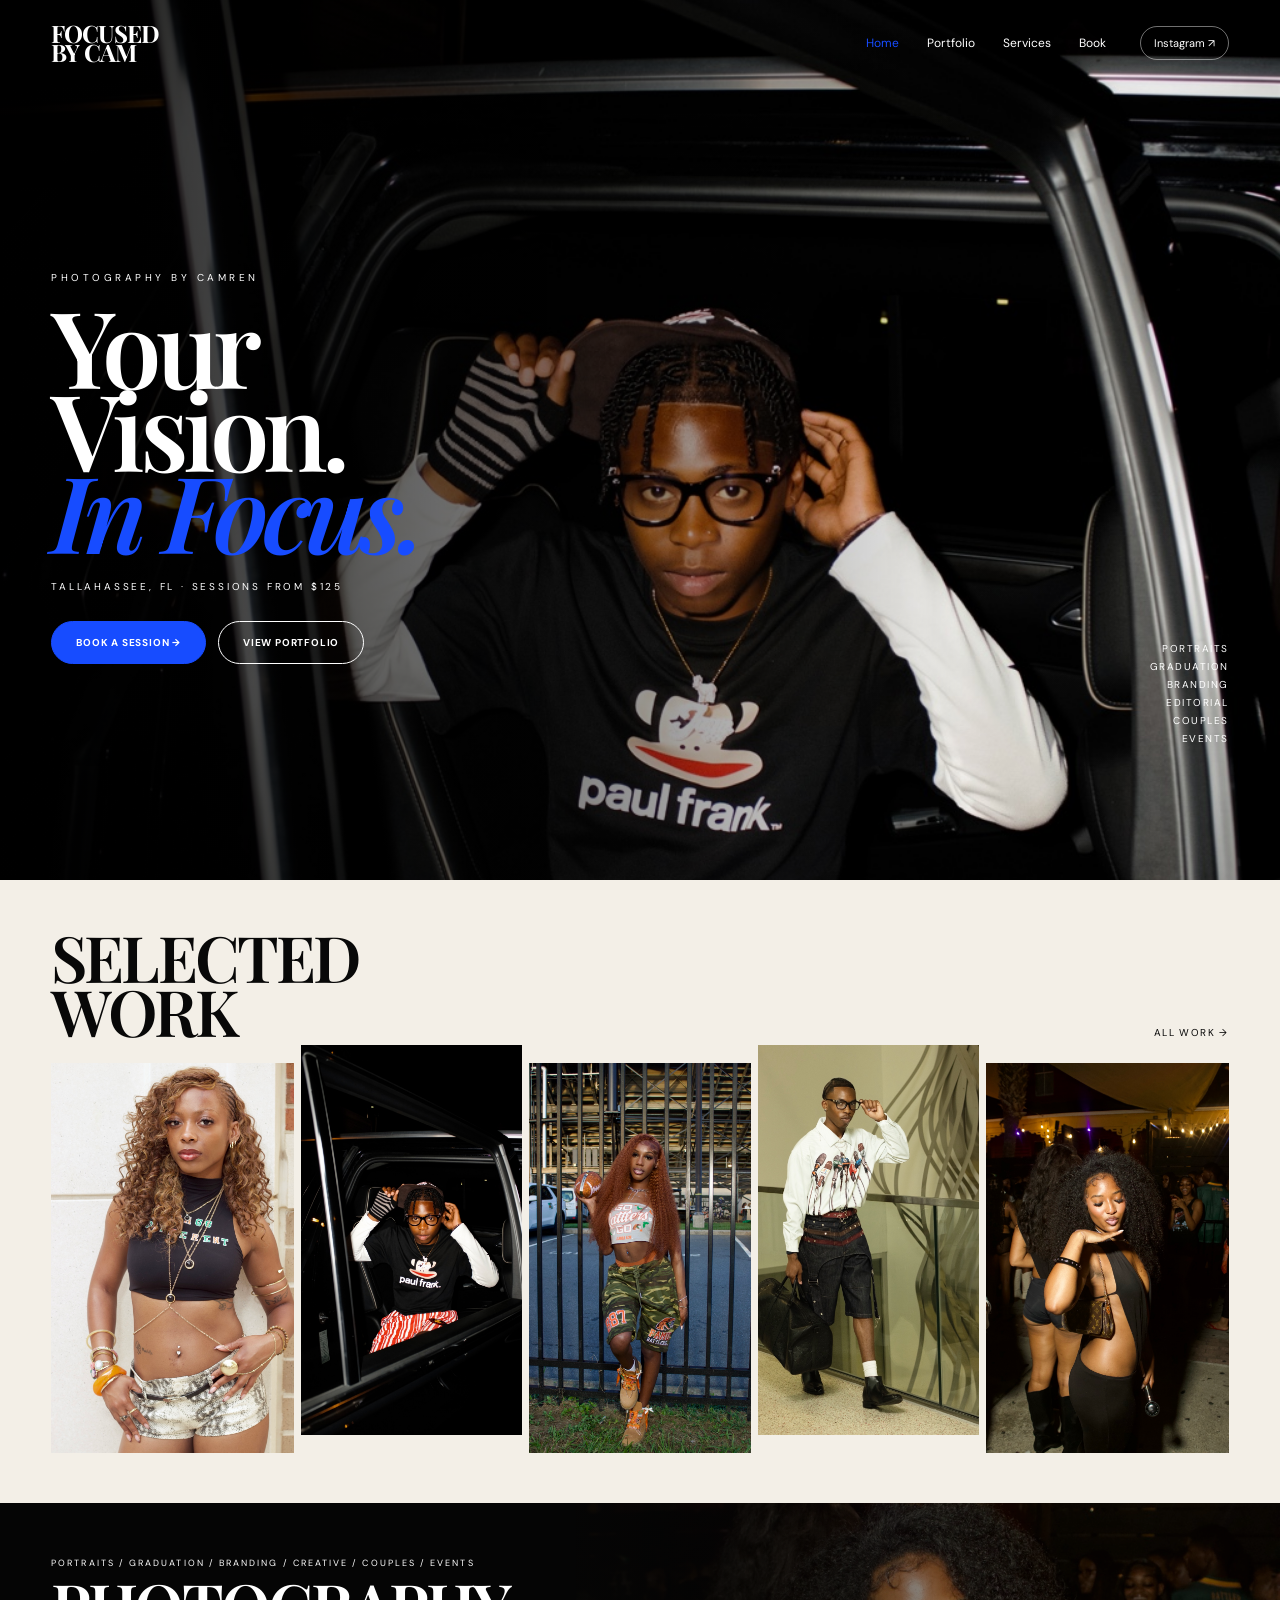
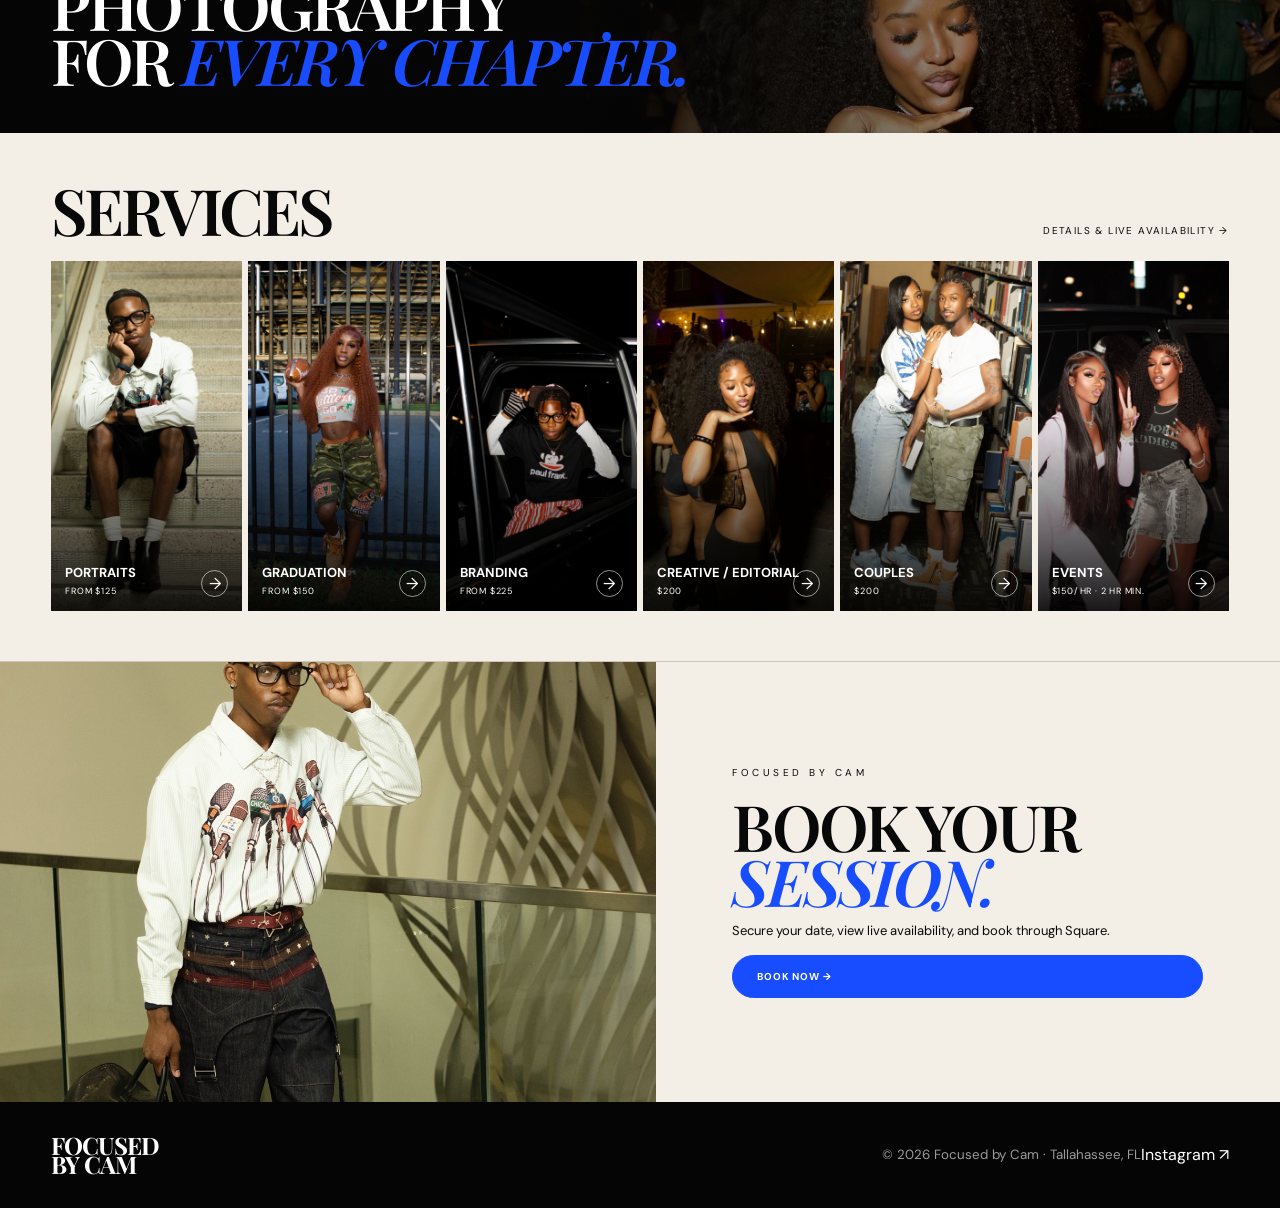
==== commit 4f3a8686: "Add files via upload" ====
--- a/index.html
+++ b/index.html
@@ -1,469 +1,43 @@
-<!DOCTYPE html>
+<!doctype html>
 <html lang="en">
 <head>
-  <!-- Google tag (gtag.js) -->
-  <script async src="https://www.googletagmanager.com/gtag/js?id=G-JEJF3GNY1X"></script>
-  <script>
-    window.dataLayer = window.dataLayer || [];
-    function gtag(){dataLayer.push(arguments);}
-    gtag('js', new Date());
-    gtag('config', 'G-JEJF3GNY1X');
-  </script>
-<meta charset="utf-8"/>
-<meta content="width=device-width, initial-scale=1.0" name="viewport"/>
-<meta content="Focused by Cam creates portrait, graduation, branding, editorial, couples, game day, nightlife, and event photography in Tallahassee." name="description"/>
-<title>Focused by Cam | Portrait, Editorial &amp; Event Photography</title>
-<link href="https://fonts.googleapis.com" rel="preconnect"/>
-<link crossorigin="" href="https://fonts.gstatic.com" rel="preconnect"/>
-<link href="https://fonts.googleapis.com/css2?family=DM+Sans:wght@400;500;600;700;800&amp;family=Playfair+Display:wght@600;700&amp;display=swap" rel="stylesheet"/>
-<link href="style.css" rel="stylesheet"/>
+<meta charset="utf-8">
+<meta name="viewport" content="width=device-width,initial-scale=1">
+<meta name="description" content="Focused by Cam — portraits, graduation, branding, editorial, couples and event photography in Tallahassee, Florida.">
+<title>Focused by Cam | Tallahassee Photographer</title>
+<script async src="https://www.googletagmanager.com/gtag/js?id=G-JEJF3GNY1X"></script>
+<script>window.dataLayer=window.dataLayer||[];function gtag(){dataLayer.push(arguments)}gtag('js',new Date());gtag('config','G-JEJF3GNY1X');</script>
+<link rel="preconnect" href="https://fonts.googleapis.com">
+<link rel="preconnect" href="https://fonts.gstatic.com" crossorigin>
+<link href="https://fonts.googleapis.com/css2?family=DM+Sans:wght@400;500;600;700&family=Playfair+Display:ital,wght@0,600;0,700;1,600&display=swap" rel="stylesheet">
+<style>
+:root{--ink:#080808;--cream:#f3efe7;--blue:#174cff;--line:#cbc5ba}*{box-sizing:border-box}html{scroll-behavior:smooth}body{margin:0;background:var(--cream);color:var(--ink);font-family:"DM Sans",sans-serif}a{color:inherit;text-decoration:none}img{display:block;width:100%;height:100%;object-fit:cover}
+nav{position:absolute;z-index:5;width:100%;padding:24px 4vw;display:flex;align-items:center;gap:34px;color:#fff}.logo{font:700 24px/.78 "Playfair Display";margin-right:auto;letter-spacing:-1px}.logo span{display:block}.links{display:flex;gap:28px;font-size:12px}.links a:first-child{color:var(--blue)}.social{font-size:11px;border:1px solid #ffffff70;padding:9px 13px;border-radius:99px}
+.hero{height:min(880px,100vh);min-height:680px;position:relative;color:#fff;background:#050505;overflow:hidden}.hero-bg{position:absolute;inset:0;background:linear-gradient(90deg,rgba(0,0,0,.91),rgba(0,0,0,.48) 45%,rgba(0,0,0,.06) 75%),url("IMG_4480(2).jpeg") center 35%/cover no-repeat}.hero-inner{position:relative;height:100%;display:flex;align-items:center;padding:100px 4vw 45px}.hero-copy{width:min(670px,60vw)}.eyebrow{font-size:10px;text-transform:uppercase;letter-spacing:.35em;margin-bottom:20px}h1{font:600 clamp(72px,8.3vw,142px)/.78 "Playfair Display";letter-spacing:-.055em;margin:0 0 28px}h1 em{display:block;color:var(--blue)}.meta{font-size:10px;text-transform:uppercase;letter-spacing:.28em}.actions{display:flex;gap:12px;margin-top:28px}.btn{display:inline-flex;padding:14px 24px;border-radius:99px;border:1px solid currentColor;text-transform:uppercase;font-size:10px;font-weight:700;letter-spacing:.08em}.blue{background:var(--blue);border-color:var(--blue);color:#fff}.hero-services{position:absolute;right:4vw;bottom:15%;text-align:right;font-size:10px;text-transform:uppercase;letter-spacing:.15em;line-height:1.8}
+.section{padding:50px 4vw}.head{display:flex;justify-content:space-between;align-items:end;margin-bottom:24px}h2{font:600 clamp(45px,5vw,76px)/.85 "Playfair Display";letter-spacing:-.045em;margin:0}.small{font-size:10px;text-transform:uppercase;letter-spacing:.14em}
+.gallery{display:grid;grid-template-columns:1.1fr 1fr 1fr 1fr 1.1fr;gap:7px;height:390px}.gallery div{overflow:hidden}.gallery div:nth-child(2),.gallery div:nth-child(4){transform:translateY(-18px)}
+.statement{min-height:230px;background:#050505;color:#fff;position:relative;display:flex;align-items:center;padding:38px 4vw;overflow:hidden}.statement:before{content:"";position:absolute;inset:0 0 0 45%;background:url("IMG_9962.jpeg") center 30%/cover;opacity:.65}.statement:after{content:"";position:absolute;inset:0;background:linear-gradient(90deg,#050505 0 42%,transparent 80%)}.statement>div{position:relative;z-index:2}.statement p{font-size:9px;text-transform:uppercase;letter-spacing:.23em}.statement em{color:var(--blue)}
+.cards{display:grid;grid-template-columns:repeat(6,1fr);gap:6px}.card{height:350px;position:relative;overflow:hidden;color:#fff;background:#111}.card:after{content:"";position:absolute;inset:0;background:linear-gradient(transparent 38%,rgba(0,0,0,.9))}.card-copy{position:absolute;z-index:2;left:14px;right:14px;bottom:14px}.card h3{font-size:13px;text-transform:uppercase;margin:0 0 4px}.card p{font-size:9px;text-transform:uppercase;letter-spacing:.09em;margin:0}.arrow{position:absolute;right:0;bottom:0;width:27px;height:27px;border:1px solid #ffffff90;border-radius:50%;display:grid;place-items:center}
+.book{display:grid;grid-template-columns:1.05fr 1fr;border-top:1px solid var(--line)}.book-photo{min-height:440px;background:url("8DD0E6ED-A5C0-4916-BFD2-F580A428AB6F.jpeg") center 28%/cover}.book-copy{padding:65px 6vw;display:flex;flex-direction:column;justify-content:center}.book-copy h2 em{color:var(--blue)}.book-copy p{font-size:13px;line-height:1.6;max-width:470px}footer{background:#050505;color:#fff;padding:34px 4vw;display:flex;align-items:center;justify-content:space-between}footer small{opacity:.6}
+@media(max-width:900px){.links{display:none}.hero-bg{background:linear-gradient(0deg,rgba(0,0,0,.92),rgba(0,0,0,.05) 72%),url("IMG_4480(2).jpeg") 58% center/cover}.hero-inner{align-items:flex-end;padding-bottom:70px}.hero-copy{width:100%}h1{font-size:68px}.hero-services{display:none}.gallery{grid-template-columns:1fr 1fr;height:auto}.gallery div{height:320px}.gallery div:nth-child(n+5){display:none}.gallery div:nth-child(2),.gallery div:nth-child(4){transform:none}.cards{grid-template-columns:1fr 1fr}.card{height:310px}.book{grid-template-columns:1fr}.book-photo{min-height:420px}footer{align-items:flex-start;flex-direction:column;gap:18px}}
+@media(max-width:520px){nav{padding:20px 5vw}.social{display:none}.hero{min-height:650px}h1{font-size:58px}.actions{flex-wrap:wrap}.section{padding:42px 5vw}.gallery div{height:260px}.cards{grid-template-columns:1fr 1fr}.card{height:270px}}
+</style>
 </head>
 <body>
-<div aria-hidden="true" class="loader" id="loader">
-<div>
-<b>FOCUSED</b>
-<span>BY CAM</span>
-</div>
-</div>
-<header class="header" id="header">
-<a class="logo" href="#home">
-      FOCUSED <span>BY CAM</span>
-</a>
-<button aria-expanded="false" aria-label="Open navigation" class="menu" id="menuButton" type="button">
-      ☰
-    </button>
-<nav id="navMenu">
-<a href="#home">Home</a>
-<a href="portfolio.html">Portfolio</a>
-<a href="#packages">Packages</a>
-<a href="#about">About</a>
-<a href="#booking">Book</a>
-<a href="#policies">Policies</a>
-</nav>
-</header>
+<nav><a class="logo" href="#home">FOCUSED<span>BY CAM</span></a><div class="links"><a href="#home">Home</a><a href="portfolio.html">Portfolio</a><a href="#services">Services</a><a href="#book">Book</a></div><a class="social" href="https://www.instagram.com/focusedbycam/" target="_blank">Instagram ↗</a></nav>
 <main>
-<section class="hero" id="home">
-<div class="hero-copy reveal">
-<p class="eyebrow">
-          Focused by Cam Photography
-        </p>
-<h1>
-          Moments<br/>
-          Become Art.
-        </h1>
-<p>Portrait, editorial, game day, nightlife, event, and lifestyle photography made to feel intentional, confident, and unforgettable.</p>
-<div class="actions">
-<a class="btn primary" href="#booking">
-            Book a Session
-          </a>
-<a class="btn outline" href="portfolio.html">View Full Portfolio</a>
-</div>
-</div>
-</section>
-<section class="strip">
-<div class="reveal">
-<strong>Creative</strong>
-<span>
-          Portrait direction built around your style.
-        </span>
-</div>
-<div class="reveal">
-<strong>Personal</strong>
-<span>
-          A comfortable session that feels like you.
-        </span>
-</div>
-<div class="reveal">
-<strong>Focused</strong>
-<span>
-          Polished photographs delivered with intention.
-        </span>
-</div>
-</section>
-<section class="section dark home-showcase" id="portfolio">
-<div class="heading reveal"><h2>Selected Work</h2><p>A focused edit of the work that best represents Focused by Cam.</p></div>
-<div class="shoot-grid home-shoot-grid"><figure class="shoot-card reveal" data-caption="Car editorial" data-category="editorial nightlife">
-<div class="shoot-frame"><img alt="Focused by Cam photography" class="shoot-slide active" loading="lazy" src="IMG_4480(2).jpeg"/><img alt="Focused by Cam photography" class="shoot-slide" loading="lazy" src="IMG_4250(1)(1).jpeg"/></div>
-<div class="shoot-dots"><button aria-label="View photo 1" class="shoot-dot active" type="button"></button><button aria-label="View photo 2" class="shoot-dot" type="button"></button></div>
-</figure><figure class="shoot-card reveal" data-caption="Fashion portrait" data-category="editorial portrait">
-<div class="shoot-frame"><img alt="Focused by Cam photography" class="shoot-slide active" loading="lazy" src="8DD0E6ED-A5C0-4916-BFD2-F580A428AB6F.jpeg"/><img alt="Focused by Cam photography" class="shoot-slide" loading="lazy" src="IMG_3982.jpeg"/></div>
-<div class="shoot-dots"><button aria-label="View photo 1" class="shoot-dot active" type="button"></button><button aria-label="View photo 2" class="shoot-dot" type="button"></button></div>
-</figure><figure class="shoot-card reveal" data-caption="Library editorial" data-category="editorial portrait">
-<div class="shoot-frame"><img alt="Focused by Cam photography" class="shoot-slide active" loading="lazy" src="IMG_3236(1).jpeg"/><img alt="Focused by Cam photography" class="shoot-slide" loading="lazy" src="IMG_3224.jpeg"/><img alt="Focused by Cam photography" class="shoot-slide" loading="lazy" src="IMG_3249.jpeg"/></div>
-<div class="shoot-dots"><button aria-label="View photo 1" class="shoot-dot active" type="button"></button><button aria-label="View photo 2" class="shoot-dot" type="button"></button><button aria-label="View photo 3" class="shoot-dot" type="button"></button></div>
-</figure><figure class="shoot-card reveal" data-caption="Game day" data-category="gameday portrait">
-<div class="shoot-frame"><img alt="Focused by Cam photography" class="shoot-slide active" loading="lazy" src="IMG_4898.jpeg"/><img alt="Focused by Cam photography" class="shoot-slide" loading="lazy" src="IMG_4896.jpeg"/></div>
-<div class="shoot-dots"><button aria-label="View photo 1" class="shoot-dot active" type="button"></button><button aria-label="View photo 2" class="shoot-dot" type="button"></button></div>
-</figure><figure class="shoot-card reveal" data-caption="After dark" data-category="nightlife portrait">
-<div class="shoot-frame"><img alt="Focused by Cam photography" class="shoot-slide active" loading="lazy" src="IMG_9962.jpeg"/><img alt="Focused by Cam photography" class="shoot-slide" loading="lazy" src="IMG_9960.jpeg"/></div>
-<div class="shoot-dots"><button aria-label="View photo 1" class="shoot-dot active" type="button"></button><button aria-label="View photo 2" class="shoot-dot" type="button"></button></div>
-</figure><figure class="shoot-card reveal" data-caption="Beauty portrait" data-category="portrait">
-<div class="shoot-frame"><img alt="Focused by Cam photography" class="shoot-slide active" loading="lazy" src="IMG_4623.jpeg"/><img alt="Focused by Cam photography" class="shoot-slide" loading="lazy" src="IMG_4632.jpeg"/></div>
-<div class="shoot-dots"><button aria-label="View photo 1" class="shoot-dot active" type="button"></button><button aria-label="View photo 2" class="shoot-dot" type="button"></button></div>
-</figure><figure class="shoot-card reveal" data-caption="Nightlife" data-category="nightlife events">
-<div class="shoot-frame"><img alt="Focused by Cam photography" class="shoot-slide active" loading="lazy" src="IMG_2844.jpeg"/></div>
-</figure><figure class="shoot-card reveal" data-caption="Library fashion" data-category="editorial portrait">
-<div class="shoot-frame"><img alt="Focused by Cam photography" class="shoot-slide active" loading="lazy" src="IMG_3583.jpeg"/><img alt="Focused by Cam photography" class="shoot-slide" loading="lazy" src="IMG_3564.jpeg"/></div>
-<div class="shoot-dots"><button aria-label="View photo 1" class="shoot-dot active" type="button"></button><button aria-label="View photo 2" class="shoot-dot" type="button"></button></div>
-</figure><figure class="shoot-card reveal" data-caption="Couples" data-category="couples portrait">
-<div class="shoot-frame"><img alt="Focused by Cam photography" class="shoot-slide active" loading="lazy" src="IMG_3791.jpeg"/></div>
-</figure><figure class="shoot-card reveal" data-caption="Wedding" data-category="wedding couples">
-<div class="shoot-frame"><img alt="Focused by Cam photography" class="shoot-slide active" loading="lazy" src="wedding-portrait.jpg"/><img alt="Focused by Cam photography" class="shoot-slide" loading="lazy" src="wedding-kiss.jpg"/></div>
-<div class="shoot-dots"><button aria-label="View photo 1" class="shoot-dot active" type="button"></button><button aria-label="View photo 2" class="shoot-dot" type="button"></button></div>
-</figure></div><div class="portfolio-cta reveal"><a class="btn accent" href="portfolio.html">Explore Full Portfolio</a></div>
-</section>
-<section class="section" id="packages">
-<div class="heading reveal">
-<p class="eyebrow">Choose Your Experience</p>
-<h2>Portrait Sessions</h2>
-<p>Every portrait session includes professional photography, posing and creative direction, all best images professionally edited, a private online gallery, and standard 36–72 hour turnaround.</p>
-</div>
-<div class="packages">
-<article class="package reveal">
-<div class="pkg-body">
-<small>Starter Session</small>
-<h3>Plan</h3>
-<p class="price">$125</p>
-<ul>
-<li>30 minutes</li>
-<li>1 fit</li>
-<li>1 location</li>
-<li>All best images professionally edited</li>
-<li>Private online gallery</li>
-<li>36–72 hour turnaround</li>
-</ul>
-<button class="btn darkbtn choose" data-package="Plan" type="button">Book Plan</button>
-</div>
-</article>
-<article class="package reveal">
-<div class="pkg-body">
-<small>More Time &amp; Variety</small>
-<h3>Focus</h3>
-<p class="price">$175</p>
-<ul>
-<li>1 hour</li>
-<li>1 fit</li>
-<li>1 location</li>
-<li>More time for posing and variety</li>
-<li>All best images professionally edited</li>
-<li>36–72 hour turnaround</li>
-</ul>
-<button class="btn darkbtn choose" data-package="Focus" type="button">Book Focus</button>
-</div>
-</article>
-<article class="package reveal">
-<div class="pkg-body">
-<small>Multiple Looks</small>
-<h3>Vision</h3>
-<p class="price">$225</p>
-<ul>
-<li>1 hour 25 minutes</li>
-<li>Up to 2 fits</li>
-<li>Up to 2 locations</li>
-<li>All best images professionally edited</li>
-<li>Private online gallery</li>
-<li>36–72 hour turnaround</li>
-</ul>
-<button class="btn darkbtn choose" data-package="Vision" type="button">Book Vision</button>
-</div>
-</article>
-<article class="package featured reveal">
-<div class="badge">Full Experience</div>
-<div class="pkg-body">
-<small>Most Flexibility</small>
-<h3>Signature</h3>
-<p class="price">$350</p>
-<ul>
-<li>1 hour 50 minutes</li>
-<li>Up to 3 fits</li>
-<li>Up to 3 locations</li>
-<li>Multiple looks and concepts</li>
-<li>All best images professionally edited</li>
-<li>36–72 hour turnaround</li>
-</ul>
-<button class="btn accent choose" data-package="Signature" type="button">Book Signature</button>
-</div>
-</article>
-</div>
-<div class="heading reveal" style="margin-top:72px;">
-<p class="eyebrow">More Ways to Get Focused</p>
-<h2>Specialty Sessions</h2>
-<p>Choose a service built for graduation, branding, creative concepts, couples, or event coverage. Full details and live availability are available through Square.</p>
-</div>
-<div class="packages">
-<article class="package reveal"><div class="pkg-body"><small>Graduation</small><h3>Grad Sessions</h3><p class="price">$150+</p><ul><li>Grad Mini — $150 / 30 min</li><li>Grad Standard — $225 / 45 min</li><li>Grad Experience — $325 / 1 hr 30 min</li><li>All best images professionally edited</li></ul><a class="btn darkbtn" href="#booking">View Graduation</a></div></article>
-<article class="package reveal"><div class="pkg-body"><small>Branding &amp; Content</small><h3>Brand Sessions</h3><p class="price">$225+</p><ul><li>Brand Refresh — $225</li><li>Brand Builder — $350</li><li>Brand Campaign — $500</li><li>Brand Content Day — $650</li></ul><a class="btn darkbtn" href="#booking">View Branding</a></div></article>
-<article class="package reveal"><div class="pkg-body"><small>Creative Direction</small><h3>Creative / Editorial</h3><p class="price">$200</p><ul><li>45 minutes</li><li>1 look / concept</li><li>1 location</li><li>All best images professionally edited</li></ul><a class="btn darkbtn" href="#booking">View Creative</a></div></article>
-<article class="package reveal"><div class="pkg-body"><small>For Two</small><h3>Couples Session</h3><p class="price">$200</p><ul><li>45 minutes</li><li>Up to 2 coordinated fits</li><li>1 location</li><li>All best images professionally edited</li></ul><a class="btn darkbtn" href="#booking">View Couples</a></div></article>
-<article class="package featured reveal"><div class="badge">Events &amp; Nightlife</div><div class="pkg-body"><small>Coverage</small><h3>Event Coverage</h3><p class="price">$150/hr</p><ul><li>2-hour minimum</li><li>$300 minimum booking</li><li>Candids, guests, atmosphere &amp; key moments</li><li>Private online gallery</li></ul><a class="btn accent" href="#booking">View Events</a></div></article>
-</div>
-<div class="heading reveal" style="margin-top:48px;">
-<p><strong>Optional session upgrades:</strong> BTS Session Reel +$25 • Priority / Same-Day Turnaround +$45, subject to availability.</p>
-<p>Travel outside Tallahassee city limits is $0.90 per mile. Studio sessions are welcome when the client provides or reserves the studio; studio rental is not included.</p>
-</div>
-</section>
-<section class="section about" id="about">
-<div class="about-text reveal">
-<p class="eyebrow">
-          About Focused by Cam
-        </p>
-<h2>
-          Photography That Feels Like You.
-        </h2>
-<p>
-          Focused by Cam creates intentional, confident,
-          and personal images. Every session starts with
-          your vision and turns it into photographs you
-          can keep, post, and be proud of.
-        </p>
-<p>
-          From creative portraits and branding to couples
-          and special events, the goal is to make you
-          comfortable, direct you clearly, and create
-          work that stands out.
-        </p>
-<a class="btn primary" href="#booking">
-          Start Your Session
-        </a>
-</div>
-</section>
-<section class="section booking-section" id="booking">
-<div class="heading reveal">
-<p class="eyebrow">
-          Reserve Your Date
-        </p>
-<h2>
-          Book Your Session
-        </h2>
-<p>
-          Choose your photography experience, view live
-          availability, and securely pay your nonrefundable
-          retainer through Square.
-        </p>
-</div>
-<div class="square-booking-layout">
-<div class="square-booking-card reveal">
-<p class="eyebrow">
-            Focused by Cam
-          </p>
-<h3>
-            Ready to Get Focused?
-          </h3>
-<p class="square-booking-text">
-            Square will collect your contact information,
-            service selection, preferred date and time,
-            location details, and retainer payment.
-            You will also receive automatic confirmations
-            and reminders.
-          </p>
-<div class="booking-benefits">
-<div class="booking-benefit">
-<span>01</span>
-<div>
-<strong>
-                  Choose Your Service
-                </strong>
-<p>
-                  Choose portraits, graduation, branding, creative/editorial, couples, or event coverage.
-                </p>
-</div>
-</div>
-<div class="booking-benefit">
-<span>02</span>
-<div>
-<strong>
-                  View Live Availability
-                </strong>
-<p>
-                  Choose from the dates and times currently available.
-                </p>
-</div>
-</div>
-<div class="booking-benefit">
-<span>03</span>
-<div>
-<strong>
-                  Pay Your Retainer
-                </strong>
-<p>
-                  Securely reserve your appointment through Square.
-                </p>
-</div>
-</div>
-<div class="booking-benefit">
-<span>04</span>
-<div>
-<strong>
-                  Receive Confirmation
-                </strong>
-<p>
-                  Get automatic email and text reminders.
-                </p>
-</div>
-</div>
-</div>
-<a class="btn primary square-booking-button" href="https://book.squareup.com/appointments/8svbsbzt2lox14/location/LZG7V12MR849J/services" rel="noopener noreferrer" target="_blank">
-            View Availability &amp; Book
-          </a>
-<p class="secure-booking-note">
-            Secure booking and payment powered by Square.
-          </p>
-</div>
-<aside class="booking-sidebar reveal">
-<p class="eyebrow">
-            Before You Book
-          </p>
-<h3>
-            Booking Details
-          </h3>
-<ul class="booking-detail-list">
-<li>
-              A nonrefundable retainer is required
-              to reserve your session.
-            </li>
-<li>
-              The remaining balance is due on or
-              before the day of your session.
-            </li>
-<li>
-              Clients are welcome to reschedule
-              with at least 24 hours’ notice.
-            </li>
-<li>
-              Priority / Same-Day Turnaround is available
-              for +$45 on eligible sessions, subject to availability.
-            </li>
-<li>
-              You will receive a private online gallery with
-              all best images professionally edited.
-            </li>
-<li>
-              Standard turnaround is 36–72 hours. Larger events, commercial
-              projects, or unusually large galleries may require additional time.
-            </li>
-</ul>
-<div class="same-day-notice">
-<strong>
-              Need It Faster?
-            </strong>
-<p>
-              Select Priority / Same-Day Turnaround for +$45 when available.
-              Same-day delivery is subject to availability.
-            </p>
-</div>
-</aside>
-</div>
-</section>
-<section class="section policies" id="policies">
-<div class="heading reveal">
-<p class="eyebrow">
-          Please Read
-        </p>
-<h2>
-          Booking Policies
-        </h2>
-</div>
-<div class="policy-grid">
-<article class="reveal">
-<h3>
-            Retainers and Payments
-          </h3>
-<p>
-            A nonrefundable retainer is required to
-            reserve your appointment. The remaining
-            balance is due no later than the beginning
-            of the session.
-          </p>
-</article>
-<article class="reveal">
-<h3>
-            No Refunds
-          </h3>
-<p>
-            All retainers and payments are nonrefundable.
-            Clients may reschedule according to the booking policy and
-            transfer the amount paid one time to another available date.
-          </p>
-</article>
-<article class="reveal">
-<h3>
-            Rescheduling
-          </h3>
-<p>
-            Rescheduling requests should be made at least
-            24 hours before the appointment. Payments may
-            be transferred one time to a new available date.
-          </p>
-</article>
-<article class="reveal">
-<h3>
-            Priority Turnaround
-          </h3>
-<p>
-            Priority / Same-Day Turnaround is available for +$45
-            on eligible sessions and is subject to availability.
-          </p>
-</article>
-<article class="reveal">
-<h3>
-            Edited Images
-          </h3>
-<p>
-            Sessions include all best images professionally edited.
-            Focused by Cam selects the strongest usable photographs;
-            RAW files, test shots, duplicates, and unfinished images are not included.
-          </p>
-</article>
-<article class="reveal">
-<h3>
-            Turnaround
-          </h3>
-<p>
-            Standard turnaround is 36–72 hours. Larger events, commercial
-            projects, or unusually large galleries may require additional delivery time.
-          </p>
-</article>
-</div>
-</section>
+<section class="hero" id="home"><div class="hero-bg"></div><div class="hero-inner"><div class="hero-copy"><div class="eyebrow">Photography by Camren</div><h1>Your<br>Vision.<em>In Focus.</em></h1><div class="meta">Tallahassee, FL · Sessions from $125</div><div class="actions"><a class="btn blue" href="https://book.squareup.com/appointments/8svbsbzt2lox14/location/LZG7V12MR849J/services">Book a Session →</a><a class="btn" href="portfolio.html">View Portfolio</a></div></div><div class="hero-services">Portraits<br>Graduation<br>Branding<br>Editorial<br>Couples<br>Events</div></div></section>
+<section class="section"><div class="head"><h2>SELECTED<br>WORK</h2><a class="small" href="portfolio.html">All work →</a></div><div class="gallery"><div><img src="IMG_4623.jpeg" alt="Portrait photography"></div><div><img src="IMG_4480(2).jpeg" alt="Editorial photography"></div><div><img src="IMG_4898.jpeg" alt="Game day photography"></div><div><img src="8DD0E6ED-A5C0-4916-BFD2-F580A428AB6F.jpeg" alt="Fashion photography"></div><div><img src="IMG_9962.jpeg" alt="Nightlife photography"></div></div></section>
+<section class="statement"><div><p>Portraits / Graduation / Branding / Creative / Couples / Events</p><h2>PHOTOGRAPHY<br>FOR <em>EVERY CHAPTER.</em></h2></div></section>
+<section class="section" id="services"><div class="head"><h2>SERVICES</h2><a class="small" href="https://book.squareup.com/appointments/8svbsbzt2lox14/location/LZG7V12MR849J/services">Details & live availability →</a></div><div class="cards">
+<a class="card" href="https://book.squareup.com/appointments/8svbsbzt2lox14/location/LZG7V12MR849J/services"><img src="IMG_3982.jpeg" alt=""><div class="card-copy"><h3>Portraits</h3><p>From $125</p><span class="arrow">→</span></div></a>
+<a class="card" href="https://book.squareup.com/appointments/8svbsbzt2lox14/location/LZG7V12MR849J/services"><img src="IMG_4898.jpeg" alt=""><div class="card-copy"><h3>Graduation</h3><p>From $150</p><span class="arrow">→</span></div></a>
+<a class="card" href="https://book.squareup.com/appointments/8svbsbzt2lox14/location/LZG7V12MR849J/services"><img src="IMG_4480(2).jpeg" alt=""><div class="card-copy"><h3>Branding</h3><p>From $225</p><span class="arrow">→</span></div></a>
+<a class="card" href="https://book.squareup.com/appointments/8svbsbzt2lox14/location/LZG7V12MR849J/services"><img src="IMG_9962.jpeg" alt=""><div class="card-copy"><h3>Creative / Editorial</h3><p>$200</p><span class="arrow">→</span></div></a>
+<a class="card" href="https://book.squareup.com/appointments/8svbsbzt2lox14/location/LZG7V12MR849J/services"><img src="IMG_3791.jpeg" alt=""><div class="card-copy"><h3>Couples</h3><p>$200</p><span class="arrow">→</span></div></a>
+<a class="card" href="https://book.squareup.com/appointments/8svbsbzt2lox14/location/LZG7V12MR849J/services"><img src="IMG_2844.jpeg" alt=""><div class="card-copy"><h3>Events</h3><p>$150/hr · 2 hr min.</p><span class="arrow">→</span></div></a>
+</div></section>
+<section class="book" id="book"><div class="book-photo"></div><div class="book-copy"><div class="eyebrow">Focused by Cam</div><h2>BOOK YOUR<br><em>SESSION.</em></h2><p>Secure your date, view live availability, and book through Square.</p><a class="btn blue" href="https://book.squareup.com/appointments/8svbsbzt2lox14/location/LZG7V12MR849J/services">Book Now →</a></div></section>
 </main>
-<footer>
-<div>
-<a class="logo" href="#home">
-        FOCUSED <span>BY CAM</span>
-</a>
-<p>
-        Photography with intention,
-        personality, and focus.
-      </p>
-</div>
-<div class="footer-links">
-<a href="portfolio.html">Portfolio</a>
-<a href="index.html#packages">Packages</a>
-<a href="index.html#about">About</a>
-<a href="index.html#booking">Book</a>
-<a href="index.html#policies">Policies</a>
-<a href="https://www.instagram.com/focusedbycam/" rel="noopener" target="_blank">
-        Instagram
-      </a>
-</div>
-<p class="copy">
-      © <span id="currentYear"></span>
-      Focused by Cam. All rights reserved.
-    </p>
-</footer>
-<div aria-hidden="true" class="lightbox" id="lightbox">
-<button aria-label="Close image" id="lightboxClose" type="button">
-      ×
-    </button>
-<button aria-label="Previous image" class="prev" id="lightboxPrev" type="button">
-      ‹
-    </button>
-<img alt="" id="lightboxImage" src=""/>
-<button aria-label="Next image" class="next" id="lightboxNext" type="button">
-      ›
-    </button>
-<p id="lightboxCaption"></p>
-</div>
-<script src="script.js"></script>
-</body>
-</html>
+<footer><div class="logo">FOCUSED<span>BY CAM</span></div><small>© 2026 Focused by Cam · Tallahassee, FL</small><a href="https://www.instagram.com/focusedbycam/" target="_blank">Instagram ↗</a></footer>
+</body></html>
